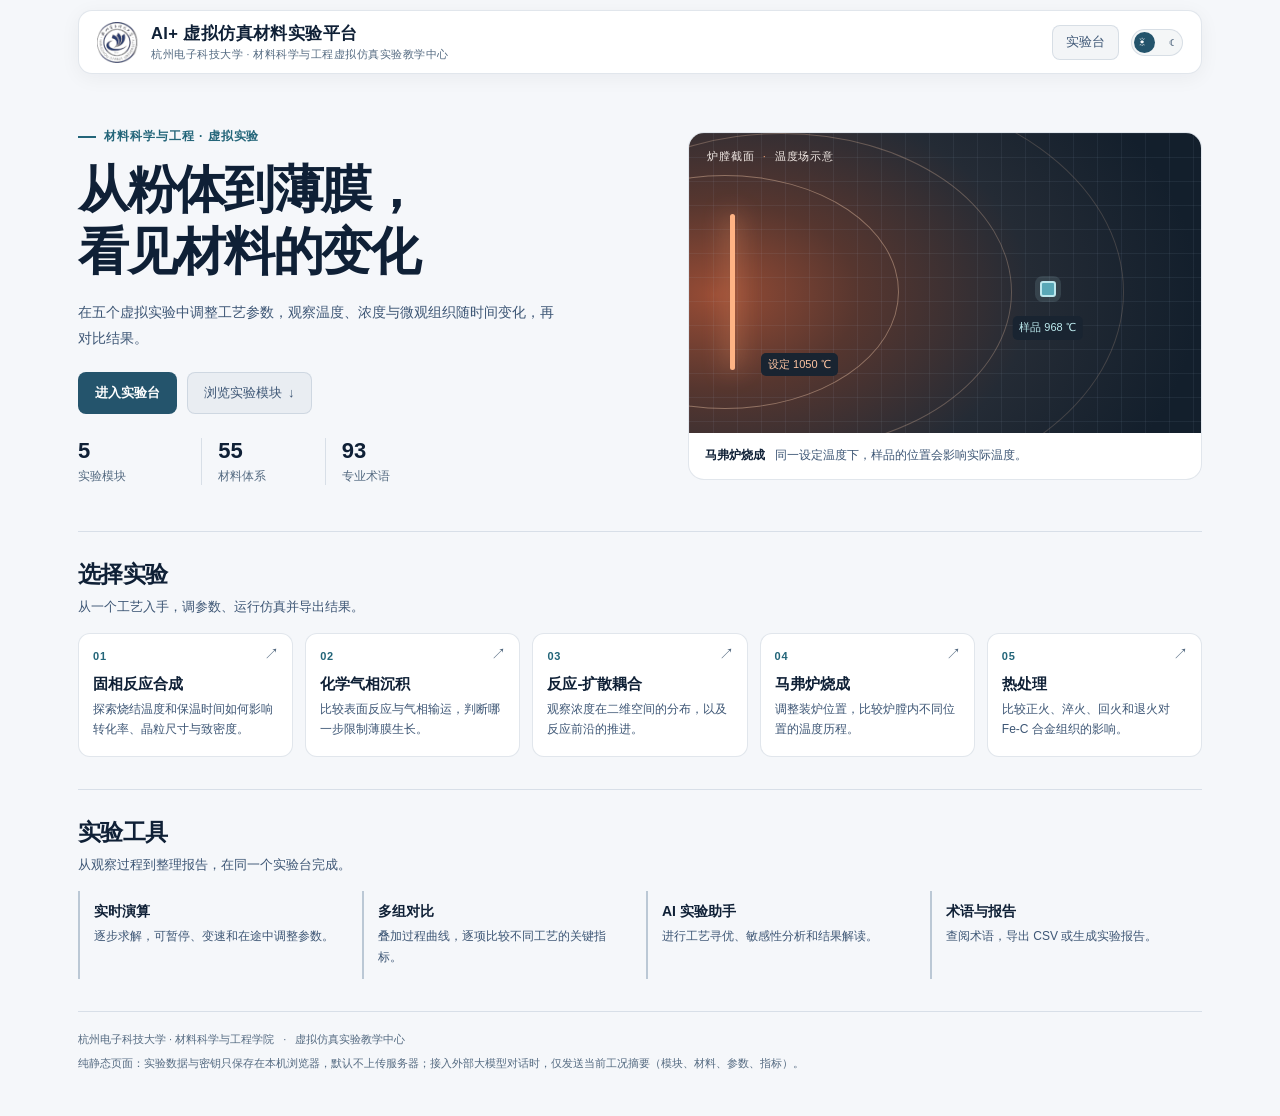
==== index.html @ b7dd0efe "简化材料仿真实验平台界面 统一首页与实验台的深浅主题，突出实验入口与运行操作，保留两页校徽的原有位置。" ====
<!DOCTYPE html>
<html lang="zh-CN" data-theme="light">
<head>
<meta charset="UTF-8">
<meta name="viewport" content="width=device-width, initial-scale=1.0">
<title>AI+ 虚拟仿真材料实验平台 · 杭州电子科技大学</title>
<meta name="description" content="杭州电子科技大学材料科学与工程虚拟仿真实验教学中心出品：固相反应、化学气相沉积、反应-扩散耦合、马弗炉烧成与 Fe-C 热处理五个虚拟实验，实时逐步求解、多组对比与实验报告。">
<link rel="icon" type="image/png" href="assets/favicon.png">
<meta name="theme-color" content="#f5f7fa">
<script>
  /* 首屏即应用主题，避免刷新时闪白/闪黑 */
  (function () {
    try {
      var t = localStorage.getItem('hdu-lab-theme');
      if (t === 'light' || t === 'dark') document.documentElement.setAttribute('data-theme', t);
    } catch (e) {}
  })();
</script>
<link rel="stylesheet" href="css/style.css">
<link rel="stylesheet" href="css/home.css">
</head>
<body class="home">

<div class="home-wrap">

  <!-- ======================= 顶栏 ======================= -->
  <header class="topbar home-topbar">
    <a class="brand brand-link" href="index.html">
      <span class="brand-mark">
        <img class="bm-light" src="assets/hdu-emblem-light.png" alt="杭州电子科技大学校徽">
        <img class="bm-blue" src="assets/hdu-emblem-blue.png" alt="">
      </span>
      <span class="brand-text">
        <h1>AI+ 虚拟仿真材料实验平台</h1>
        <p>杭州电子科技大学 · 材料科学与工程虚拟仿真实验教学中心</p>
      </span>
    </a>
    <div class="top-right">
      <a class="btn ghost" href="lab.html">实验台</a>
      <button class="theme-switch" id="btnTheme" role="switch" aria-checked="false"
              title="切换亮色 / 深色模式" aria-label="切换亮色 / 深色模式">
        <i class="ts-ico sun">☀</i><i class="ts-ico moon">☾</i><span class="ts-knob"></span>
      </button>
    </div>
  </header>

  <main class="home-main">

    <!-- ======================= 首屏 ======================= -->
    <section class="hero">
      <div class="hero-copy">
        <p class="hero-eyebrow">材料科学与工程 · 虚拟实验</p>
        <h2 class="hero-title">从粉体到薄膜，<br>看见材料的变化</h2>
        <p class="hero-lead">
          在五个虚拟实验中调整工艺参数，观察温度、浓度与微观组织随时间变化，再对比结果。
        </p>
        <div class="hero-actions">
          <a class="btn primary hero-btn" href="lab.html">进入实验台</a>
          <a class="btn ghost hero-btn" href="#experiments">浏览实验模块 <span aria-hidden="true">↓</span></a>
        </div>
        <dl class="hero-facts">
          <div><dt>5</dt><dd>实验模块</dd></div>
          <div><dt>55</dt><dd>材料体系</dd></div>
          <div><dt>93</dt><dd>专业术语</dd></div>
        </dl>
      </div>

      <figure class="hero-art">
        <div class="ha-frame" aria-hidden="true">
          <span class="ha-kicker">炉膛截面 <span>·</span> 温度场示意</span>
          <span class="ha-heater"></span>
          <span class="ha-iso i1"></span>
          <span class="ha-iso i2"></span>
          <span class="ha-iso i3"></span>
          <span class="ha-sample"></span>
          <span class="ha-label lb1">设定 1050 ℃</span>
          <span class="ha-label lb2">样品 968 ℃</span>
        </div>
        <figcaption class="ha-caption"><span>马弗炉烧成</span> 同一设定温度下，样品的位置会影响实际温度。</figcaption>
      </figure>
    </section>

    <!-- ======================= 模块入口 ======================= -->
    <section class="sec" id="experiments">
      <div class="sec-head">
        <h3>选择实验</h3>
        <p>从一个工艺入手，调参数、运行仿真并导出结果。</p>
      </div>

      <div class="mod-grid">
        <a class="mod-card" href="lab.html?m=solid">
          <span class="mod-idx">01</span>
          <h4>固相反应合成</h4>
          <p class="mod-desc">探索烧结温度和保温时间如何影响转化率、晶粒尺寸与致密度。</p>
          <span class="mod-go" aria-hidden="true">↗</span>
        </a>

        <a class="mod-card" href="lab.html?m=cvd">
          <span class="mod-idx">02</span>
          <h4>化学气相沉积</h4>
          <p class="mod-desc">比较表面反应与气相输运，判断哪一步限制薄膜生长。</p>
          <span class="mod-go" aria-hidden="true">↗</span>
        </a>

        <a class="mod-card" href="lab.html?m=rd">
          <span class="mod-idx">03</span>
          <h4>反应-扩散耦合</h4>
          <p class="mod-desc">观察浓度在二维空间的分布，以及反应前沿的推进。</p>
          <span class="mod-go" aria-hidden="true">↗</span>
        </a>

        <a class="mod-card" href="lab.html?m=kiln">
          <span class="mod-idx">04</span>
          <h4>马弗炉烧成</h4>
          <p class="mod-desc">调整装炉位置，比较炉膛内不同位置的温度历程。</p>
          <span class="mod-go" aria-hidden="true">↗</span>
        </a>

        <a class="mod-card" href="lab.html?m=heat">
          <span class="mod-idx">05</span>
          <h4>热处理</h4>
          <p class="mod-desc">比较正火、淬火、回火和退火对 Fe-C 合金组织的影响。</p>
          <span class="mod-go" aria-hidden="true">↗</span>
        </a>
      </div>
    </section>

    <!-- ======================= 能力 ======================= -->
    <section class="sec">
      <div class="sec-head">
        <h3>实验工具</h3>
        <p>从观察过程到整理报告，在同一个实验台完成。</p>
      </div>

      <div class="cap-grid">
        <div class="cap">
          <h4>实时演算</h4>
          <p>逐步求解，可暂停、变速和在途中调整参数。</p>
        </div>
        <div class="cap">
          <h4>多组对比</h4>
          <p>叠加过程曲线，逐项比较不同工艺的关键指标。</p>
        </div>
        <div class="cap">
          <h4>AI 实验助手</h4>
          <p>进行工艺寻优、敏感性分析和结果解读。</p>
        </div>
        <div class="cap">
          <h4>术语与报告</h4>
          <p>查阅术语，导出 CSV 或生成实验报告。</p>
        </div>
      </div>
    </section>

  </main>

  <footer class="home-foot">
    <div>
      <span>杭州电子科技大学 · 材料科学与工程学院</span>
      <span class="dot">·</span>
      <span>虚拟仿真实验教学中心</span>
    </div>
    <p>纯静态页面：实验数据与密钥只保存在本机浏览器，默认不上传服务器；接入外部大模型对话时，仅发送当前工况摘要（模块、材料、参数、指标）。</p>
  </footer>

</div>

<script src="js/theme.js"></script>
<script>
  (function () {
    var KEY = 'hdu-lab-theme';
    function cur() {
      return document.documentElement.getAttribute('data-theme') === 'light' ? 'light' : 'dark';
    }
    function sync(btn) {
      if (btn) btn.setAttribute('aria-checked', cur() === 'dark' ? 'true' : 'false');
    }
    document.addEventListener('DOMContentLoaded', function () {
      var btn = document.getElementById('btnTheme');
      sync(btn);
      // 回到上次用过的模块
      try {
        var last = localStorage.getItem('hdu-lab-last-module');
        if (last && /^(solid|cvd|rd|kiln|heat)$/.test(last)) {
          var entry = document.querySelector('.hero-actions a.hero-btn');
          if (entry) entry.href = 'lab.html?m=' + last;
          var top = document.querySelector('.top-right a.btn');
          if (top) top.href = 'lab.html?m=' + last;
        }
      } catch (e) {}
      if (!btn) return;
      btn.addEventListener('click', function () {
        var next = cur() === 'dark' ? 'light' : 'dark';
        // 与实验台共用同一套扩散圆过渡
        if (window.Theme) {
          window.Theme.switchTo(next, {
            button: btn,
            apply: function () {
              document.documentElement.setAttribute('data-theme', next);
              window.Theme.save(next);
              sync(btn);
            }
          });
          return;
        }
        document.documentElement.setAttribute('data-theme', next);
        try { localStorage.setItem(KEY, next); } catch (e) {}
        sync(btn);
      });
    });
  })();
</script>

</body>
</html>
---- css/style.css ----
/* =========================================================================
   AI+ 虚拟仿真材料实验平台 · 视觉样式
   浅色与深色共用的实验台样式
   ========================================================================= */

:root {
  color-scheme: dark;
  /* ---------- 语义色 ---------- */
  --bg: #101820;
  --bg2: #0a1020;
  --panel: #16212b;
  --panel2: #1a2833;
  --line: rgba(120, 170, 235, 0.13);
  --line2: rgba(120, 170, 235, 0.26);
  --line-mid: rgba(120, 170, 235, 0.16);
  --line-soft: rgba(120, 170, 235, 0.09);
  --line-soft2: rgba(120, 170, 235, 0.07);
  --txt: #e7eefb;
  --txt2: #a9bdd9;
  --txt3: #98aac0;
  --cyan: #9ad7de;
  --blue: #4f9df7;
  --amber: #ffb347;
  --violet: #a78bfa;
  --green: #66e3a0;
  --red: #ff7b93;
  --hdu: #1c4e8f;
  --r: 12px;

  /* ---------- 三栏宽度（右栏可收起） ---------- */
  --left-w: 292px;
  --right-w: 322px;
  --ai-w: 322px;
  --rail-w: 46px;
  --font: "Microsoft YaHei", "PingFang SC", "Helvetica Neue", "Segoe UI", Arial, sans-serif;

  /* ---------- 表面 ---------- */
  --topbar-bg: #121d27;
  --panel-bg: var(--panel);
  --kpi-bg: var(--panel);
  --card-bg: var(--panel);
  --card-bg2: rgba(14, 23, 40, 0.7);
  --canvas-bg: #050a12;
  --hud-bg: rgba(6, 11, 20, 0.72);
  --empty-bg: rgba(8, 13, 23, 0.72);
  --th-bg: #101a2c;
  --opt-bg: #0d1727;
  --scrim: rgba(3, 6, 12, 0.72);
  --modal-bg: linear-gradient(170deg, #0d1728, #080e1a);
  --toast-bg: rgba(13, 23, 40, 0.96);

  /* ---------- 叠加层（底色之上的提亮 / 压暗） ---------- */
  --fill-0: rgba(255, 255, 255, 0.026);
  --fill-1: rgba(255, 255, 255, 0.03);
  --fill-2: rgba(255, 255, 255, 0.035);
  --fill-3: rgba(255, 255, 255, 0.04);
  --fill-4: rgba(255, 255, 255, 0.05);
  --fill-5: rgba(255, 255, 255, 0.06);
  --fill-6: rgba(255, 255, 255, 0.09);

  /* ---------- 强调与文字 ---------- */
  --accent-bg: #9ad7de;
  --accent-ink: #10252c;
  --accent-soft: #213942;
  --code-txt: #bfe8f5;
  --formula-txt: #c9e9f7;
  --thumb: #eafcff;
  --scroll: rgba(120, 170, 235, 0.16);
  --scroll-hover: rgba(120, 170, 235, 0.3);

  /* ---------- 阴影 ---------- */
  --sh-card: 0 30px 80px rgba(0, 0, 0, 0.6);
  --sh-toast: 0 12px 30px rgba(0, 0, 0, 0.5);

  /* ---------- 图表（供 Canvas 引擎读取） ---------- */
  --chart-1: #3ddbe8;
  --chart-2: #ffb347;
  --chart-3: #a78bfa;
  --chart-4: #66e3a0;
  --chart-5: #ff7b93;
  --chart-6: #7fc4ff;
  --chart-axis: rgba(150, 175, 210, 0.62);
  --chart-axis-mid: rgba(150, 175, 210, 0.6);
  --chart-axis-dim: rgba(150, 175, 210, 0.55);
  --chart-axis-soft: rgba(150, 175, 210, 0.5);
  --chart-grid: rgba(140, 175, 225, 0.10);
  --chart-grid-soft: rgba(140, 175, 225, 0.07);
  --chart-grid-strong: rgba(140, 175, 225, 0.22);
  --chart-legend: rgba(190, 210, 235, 0.85);
  --chart-cross: rgba(200, 225, 255, 0.35);
  --chart-hover: rgba(255, 255, 255, 0.5);
  --chart-tip-bg: rgba(9, 15, 27, 0.94);
  --chart-tip-border: rgba(130, 180, 240, 0.28);
  --chart-tip-title: rgba(210, 230, 255, 0.95);
  --chart-tip-txt: #dbe8fb;
  --chart-ring: #0a1120;
  --chart-mark: #ffffff;
}

/* ======================= 亮色模式 ======================= */
html[data-theme="light"] {
  color-scheme: light;
  --bg: #f5f7fa;
  --bg2: #e4ecf5;
  --panel: #ffffff;
  --panel2: #f5f8fc;
  --line: rgba(24, 64, 110, 0.13);
  --line2: rgba(24, 64, 110, 0.26);
  --line-mid: rgba(24, 64, 110, 0.15);
  --line-soft: rgba(24, 64, 110, 0.09);
  --line-soft2: rgba(24, 64, 110, 0.07);
  --txt: #0f2036;
  --txt2: #3d5675;
  --txt3: #546a81;
  --cyan: #236579;
  --blue: #2a6fd0;
  --amber: #b97311;
  --violet: #6d4fd0;
  --green: #0f9a63;
  --red: #cf3552;

  --topbar-bg: #ffffff;
  --panel-bg: var(--panel);
  --kpi-bg: var(--panel);
  --card-bg: var(--panel);
  --card-bg2: #ffffff;
  --canvas-bg: #f3f7fb;
  --hud-bg: rgba(255, 255, 255, 0.88);
  --empty-bg: rgba(247, 250, 253, 0.9);
  --th-bg: #e9f0f9;
  --opt-bg: #ffffff;
  --scrim: rgba(18, 34, 54, 0.46);
  --modal-bg: linear-gradient(170deg, #ffffff, #f3f7fc);
  --toast-bg: #ffffff;

  --fill-0: rgba(17, 45, 84, 0.035);
  --fill-1: rgba(17, 45, 84, 0.042);
  --fill-2: rgba(17, 45, 84, 0.048);
  --fill-3: rgba(17, 45, 84, 0.055);
  --fill-4: rgba(17, 45, 84, 0.065);
  --fill-5: rgba(17, 45, 84, 0.08);
  --fill-6: rgba(17, 45, 84, 0.11);

  --accent-bg: #24546c;
  --accent-ink: #fff;
  --accent-soft: #e6f0f4;
  --code-txt: #0b5a6a;
  --formula-txt: #12455f;
  --thumb: #ffffff;
  --scroll: rgba(24, 64, 110, 0.18);
  --scroll-hover: rgba(24, 64, 110, 0.34);

  --sh-card: 0 24px 64px rgba(20, 45, 80, 0.18);
  --sh-toast: 0 10px 26px rgba(24, 64, 110, 0.16);

  --chart-1: #0b8fa3;
  --chart-2: #c07a14;
  --chart-3: #6d4fd0;
  --chart-4: #0f9a63;
  --chart-5: #d13a58;
  --chart-6: #2a6fd0;
  --chart-axis: rgba(38, 64, 96, 0.76);
  --chart-axis-mid: rgba(38, 64, 96, 0.72);
  --chart-axis-dim: rgba(38, 64, 96, 0.68);
  --chart-axis-soft: rgba(38, 64, 96, 0.6);
  --chart-grid: rgba(30, 70, 120, 0.11);
  --chart-grid-soft: rgba(30, 70, 120, 0.07);
  --chart-grid-strong: rgba(30, 70, 120, 0.2);
  --chart-legend: rgba(38, 64, 96, 0.85);
  --chart-cross: rgba(30, 70, 120, 0.45);
  --chart-hover: rgba(30, 70, 120, 0.45);
  --chart-tip-bg: rgba(255, 255, 255, 0.98);
  --chart-tip-border: rgba(24, 64, 110, 0.16);
  --chart-tip-title: rgba(15, 32, 54, 0.95);
  --chart-tip-txt: #12263d;
  --chart-ring: #ffffff;
  --chart-mark: #0a7d90;
}

* { box-sizing: border-box; }

/* 全站禁用斜体与文字装饰线：中文排版里斜体既难看又容易被误读为强调，
   下划线只保留给需要区分的编辑态内容。按钮、链接、术语计数一律不受影响。
   font-synthesis-style 关掉合成倾斜：字体缺字时浏览器会自动把正体拉斜，
   单看 CSS 查不出斜体来源，这一条才能从渲染层堵住。 */
a, em, i, u, s, cite, dfn, var {
  font-style: normal;
  font-synthesis-style: none;
}
a.btn, a.hero-btn, a.mod-card, a.brand-link, a.gl-rel, .gl-rel a {
  text-decoration: none;
}

html, body {
  height: 100%;
  margin: 0;
  background: var(--bg);
  color: var(--txt);
  font-family: var(--font);
  font-size: 13px;
  -webkit-font-smoothing: antialiased;
}

body {
  overflow: hidden;
}

.app {
  height: 100%;
  display: flex;
  flex-direction: column;
  min-width: 1180px;
}

/* ------------------------------- 顶栏 ------------------------------- */
.topbar {
  height: 64px;
  flex: 0 0 64px;
  display: flex;
  align-items: center;
  justify-content: space-between;
  padding: 0 18px;
  border-bottom: 1px solid var(--line);
  background: var(--topbar-bg);
  position: relative;
  z-index: 20;
}

.brand { display: flex; align-items: center; gap: 13px; }

.brand-mark {
  position: relative;
  width: 41px;
  height: 41px;
  flex: 0 0 auto;
  display: flex;
  align-items: center;
  justify-content: center;
}
.brand-mark::before {
  content: '';
  position: absolute;
  inset: -7px;
  border-radius: 50%;
  background: radial-gradient(circle, rgba(61, 219, 232, 0.13), transparent 68%);
  opacity: 0;
}
html[data-theme="dark"] .brand-mark::before { opacity: 1; }
.brand-mark img {
  position: relative;
  width: 100%;
  height: 100%;
  object-fit: contain;
  display: block;
}
html[data-theme="dark"] .brand-mark .bm-blue,
html[data-theme="light"] .brand-mark .bm-light { display: none; }

.brand-text h1 {
  margin: 0;
  font-size: 16.5px;
  font-weight: 600;
  letter-spacing: 0.4px;
  color: var(--txt);
}
.brand-text p {
  margin: 3px 0 0;
  font-size: 10.5px;
  color: var(--txt3);
  letter-spacing: 0.5px;
}

.top-right { display: flex; align-items: center; gap: 12px; }

/* 主题切换 */
.theme-switch {
  position: relative;
  width: 52px;
  height: 27px;
  flex: 0 0 auto;
  display: inline-flex;
  align-items: center;
  justify-content: space-between;
  padding: 0 7px;
  border: 1px solid var(--line);
  border-radius: 20px;
  background: var(--fill-1);
  cursor: pointer;
  font-family: var(--font);
  transition: border-color 0.18s, background 0.18s;
}
.theme-switch:hover { border-color: var(--line2); }
.theme-switch .ts-ico {
  position: relative;
  z-index: 1;
  font-size: 11px;
  font-style: normal;
  line-height: 1;
  color: var(--txt3);
  transition: color 0.18s;
}
.theme-switch .ts-knob {
  position: absolute;
  top: 2px;
  left: 2px;
  width: 21px;
  height: 21px;
  border-radius: 50%;
  background: var(--accent-bg);
  transition: transform 0.24s cubic-bezier(0.34, 1.36, 0.5, 1);
}
html[data-theme="dark"] .theme-switch .ts-knob { transform: translateX(26px); }
html[data-theme="light"] .theme-switch .sun,
html[data-theme="dark"] .theme-switch .moon { color: var(--accent-ink); text-shadow: none; }

.seg {
  display: flex;
  gap: 2px;
  padding: 3px;
  border: 1px solid var(--line);
  border-radius: 9px;
  background: var(--fill-1);
}
.seg button {
  border: 0;
  background: transparent;
  color: var(--txt2);
  font-family: var(--font);
  font-size: 12.5px;
  padding: 6px 12px;
  border-radius: 6px;
  cursor: pointer;
  transition: all 0.16s;
  white-space: nowrap;
}
.seg button:hover { color: var(--txt); background: var(--fill-4); }
.seg button.active {
  color: var(--accent-ink);
  background: var(--accent-bg);
  font-weight: 600;
}
.seg.small button { font-size: 11.5px; padding: 4px 10px; }

.lab-nav {
  display: flex;
  align-items: center;
  gap: 14px;
  padding: 8px 18px;
  border-bottom: 1px solid var(--line);
  background: var(--topbar-bg);
}
.lab-nav-label { color: var(--txt3); font-size: 12px; white-space: nowrap; }
.lab-nav .seg { min-width: 0; flex-wrap: wrap; border: 0; padding: 0; background: transparent; }
.lab-nav .seg button { min-height: 34px; padding: 5px 12px; }
.lab-nav .seg button.active { color: var(--cyan); background: var(--accent-soft); }

/* ------------------------------- 布局 ------------------------------- */
.layout {
  flex: 1;
  min-height: 0;
  display: grid;
  grid-template-columns: var(--left-w) minmax(0, 1fr) var(--right-w);
  transition: grid-template-columns 0.28s cubic-bezier(0.4, 0, 0.2, 1);
}

.panel {
  min-height: 0;
  overflow-y: auto;
  overflow-x: hidden;
  padding: 14px;
  background: var(--panel-bg);
}
.panel-left { border-right: 1px solid var(--line); }
@media (min-width: 1180px) {
  .panel-left { display: flex; flex-direction: column; overflow: hidden; padding: 0; }
  .parameter-scroll { flex: 1; min-height: 0; overflow-y: auto; padding: 14px; }
  .run-actions { padding: 12px 14px; border-top: 1px solid var(--line); }
  .run-actions .run-btn { margin-top: 0; }
}

/* --------- 右栏：AI 实验助手（可收起） --------- */
.panel-right {
  border-left: 1px solid var(--line);
  padding: 0;
  overflow: hidden;
  position: relative;
  display: flex;
  flex-direction: column;
  min-width: 0;
}
.ai-body {
  flex: 1;
  min-height: 0;
  width: var(--ai-w);
  padding: 14px;
  overflow-y: auto;
  overflow-x: hidden;
  opacity: 1;
  transition: opacity 0.16s ease;
}
body.ai-collapsed { --right-w: var(--rail-w); }
body.ai-collapsed .ai-body { opacity: 0; pointer-events: none; }

.ai-rail {
  display: none;
  position: absolute;
  inset: 0;
  width: 100%;
  margin: 0;
  border: 0;
  padding: 16px 0 14px;
  background: transparent;
  font: inherit;
  color: var(--txt3);
  cursor: pointer;
  flex-direction: column;
  align-items: center;
  gap: 10px;
  transition: background 0.18s ease, color 0.18s ease;
}
body.ai-collapsed .ai-rail { display: flex; animation: railIn 0.28s ease; }
@keyframes railIn { from { opacity: 0; } }
.ai-rail:hover { background: var(--fill-3); color: var(--cyan); }
.ai-rail:focus-visible { outline: 2px solid var(--cyan); outline-offset: -3px; }
.ai-rail-chev {
  font-size: 15px;
  line-height: 1;
  color: var(--cyan);
  transform: translateX(1px);
}
.ai-rail-badge {
  font-size: 10px;
  font-weight: 700;
  line-height: 1;
  letter-spacing: 0.4px;
  color: var(--cyan);
  border: 1px solid rgba(61, 219, 232, 0.35);
  border-radius: 4px;
  padding: 3px 3px 2px;
  background: rgba(61, 219, 232, 0.08);
  transition: background 0.18s ease, border-color 0.18s ease;
}
.ai-rail:hover .ai-rail-badge { background: rgba(61, 219, 232, 0.16); border-color: rgba(61, 219, 232, 0.55); }
.ai-rail-text {
  writing-mode: vertical-rl;
  font-size: 12px;
  font-weight: 600;
  letter-spacing: 4px;
  color: var(--txt2);
  transition: color 0.18s ease;
}
.ai-rail:hover .ai-rail-text { color: var(--cyan); }

.panel-head-right { display: flex; align-items: center; gap: 7px; }
.ai-collapse {
  width: 22px; height: 22px;
  display: grid;
  place-items: center;
  padding: 0;
  border: 1px solid var(--line);
  border-radius: 6px;
  background: var(--fill-1);
  color: var(--txt2);
  font: inherit;
  font-size: 14px;
  line-height: 1;
  cursor: pointer;
  transition: all 0.18s ease;
}
.ai-collapse:hover {
  color: var(--cyan);
  border-color: rgba(61, 219, 232, 0.4);
  background: rgba(61, 219, 232, 0.1);
}
.ai-collapse:focus-visible { outline: 2px solid var(--cyan); outline-offset: 1px; }

.panel-head {
  display: flex;
  align-items: center;
  justify-content: space-between;
  margin-bottom: 13px;
}
.panel-head h2 {
  margin: 0;
  font-size: 13px;
  font-weight: 600;
  letter-spacing: 1.2px;
  color: var(--txt);
  position: relative;
  padding-left: 10px;
}
.panel-head h2::before {
  content: '';
  position: absolute;
  left: 0; top: 2px; bottom: 2px;
  width: 3px;
  border-radius: 2px;
  background: var(--cyan);
}

.tag {
  font-size: 10.5px;
  color: var(--txt3);
  border: 1px solid var(--line);
  border-radius: 5px;
  padding: 2px 7px;
  letter-spacing: 0.3px;
}
.tag.accent { color: var(--cyan); border-color: rgba(61, 219, 232, 0.35); background: rgba(61, 219, 232, 0.07); }

.divider { height: 1px; background: var(--line); margin: 14px 0; }

.field-label {
  display: block;
  font-size: 11.5px;
  color: var(--txt3);
  margin-bottom: 6px;
  letter-spacing: 0.4px;
}

/* --------------------------- 表单控件 --------------------------- */
.select-wrap, .mini-select {
  position: relative;
}
.select-wrap select, select.mini-select, .mini-select {
  width: 100%;
  appearance: none;
  background: var(--fill-3);
  border: 1px solid var(--line);
  color: var(--txt);
  font-family: var(--font);
  font-size: 12.5px;
  padding: 8px 26px 8px 10px;
  border-radius: 8px;
  cursor: pointer;
  outline: none;
  background-image: linear-gradient(45deg, transparent 50%, var(--txt3) 50%), linear-gradient(135deg, var(--txt3) 50%, transparent 50%);
  background-position: calc(100% - 14px) 51%, calc(100% - 9px) 51%;
  background-size: 5px 5px, 5px 5px;
  background-repeat: no-repeat;
  transition: border-color 0.16s;
}
.select-wrap select:hover, select.mini-select:hover { border-color: var(--line2); }
select option { background: var(--opt-bg); color: var(--txt); }

select.mini-select { width: auto; min-width: 132px; padding: 5px 24px 5px 9px; font-size: 11.5px; }

.material-note {
  margin-top: 8px;
  font-size: 11px;
  line-height: 1.65;
  color: var(--txt3);
  padding: 8px 10px;
  border-left: 2px solid rgba(61, 219, 232, 0.35);
  background: rgba(61, 219, 232, 0.045);
  border-radius: 0 6px 6px 0;
}
.material-note b { color: var(--txt2); font-weight: 600; }
.material-note .fml {
  display: block;
  margin-top: 5px;
  font-family: "Cambria Math", Georgia, serif;
  color: var(--code-txt);
  font-size: 11.5px;
}

/* 参数滑块 */
.sliders { display: flex; flex-direction: column; gap: 13px; }

.param-item .param-top {
  display: flex;
  justify-content: space-between;
  align-items: baseline;
  margin-bottom: 7px;
}
.param-name { font-size: 12.5px; color: var(--txt2); }
.param-q {
  appearance: none;
  -webkit-appearance: none;
  display: inline-flex;
  align-items: center;
  justify-content: center;
  width: 13px;
  height: 13px;
  margin-left: 5px;
  padding: 0;
  border: 1px solid var(--line2);
  border-radius: 50%;
  background: transparent;
  color: var(--txt3);
  font-family: var(--font);
  font-size: 9px;
  line-height: 1;
  vertical-align: 1px;
  cursor: pointer;
  transition: all 0.15s;
}
.param-q:hover {
  color: var(--cyan);
  border-color: var(--cyan);
  background: rgba(61, 219, 232, 0.12);
}
.param-val {
  font-size: 14px;
  font-weight: 600;
  color: var(--txt);
  font-variant-numeric: tabular-nums;
  letter-spacing: 0.2px;
}
.param-val .u { font-size: 10.5px; color: var(--txt3); font-weight: 400; margin-left: 2px; }

input[type="range"] {
  -webkit-appearance: none;
  appearance: none;
  width: 100%;
  height: 4px;
  border-radius: 3px;
  background: var(--fill-6);
  outline: none;
  cursor: pointer;
}
input[type="range"]::-webkit-slider-thumb {
  -webkit-appearance: none;
  width: 13px; height: 13px;
  border-radius: 50%;
  background: var(--thumb);
  border: 2px solid var(--cyan);
  box-shadow: 0 0 10px rgba(61, 219, 232, 0.55);
  cursor: grab;
  transition: transform 0.12s;
}
input[type="range"]::-webkit-slider-thumb:active { transform: scale(1.15); cursor: grabbing; }
input[type="range"]::-moz-range-thumb {
  width: 12px; height: 12px; border-radius: 50%;
  background: var(--thumb); border: 2px solid var(--cyan); cursor: grab;
}
.param-hint {
  font-size: 10.5px;
  color: var(--txt3);
  margin-top: 5px;
  line-height: 1.5;
  opacity: 0.75;
}

/* 预设 */
.preset-grid { display: grid; grid-template-columns: 1fr 1fr; gap: 6px; }
.preset-btn {
  border: 1px solid var(--line);
  background: var(--fill-1);
  color: var(--txt2);
  font-family: var(--font);
  font-size: 11.5px;
  padding: 7px 6px;
  border-radius: 7px;
  cursor: pointer;
  transition: all 0.16s;
  text-align: center;
}
.preset-btn:hover {
  border-color: rgba(61, 219, 232, 0.45);
  color: var(--cyan);
  background: rgba(61, 219, 232, 0.08);
}

/* 按钮 */
.btn {
  font-family: var(--font);
  font-size: 12.5px;
  border-radius: 8px;
  cursor: pointer;
  border: 1px solid transparent;
  transition: all 0.16s;
  display: inline-flex;
  align-items: center;
  justify-content: center;
  gap: 6px;
  padding: 8px 13px;
  white-space: nowrap;
  text-decoration: none;
  font-style: normal;
}
.btn.ghost {
  background: var(--fill-2);
  border-color: var(--line);
  color: var(--txt2);
}
.btn.ghost:hover { border-color: var(--line2); color: var(--txt); background: var(--fill-5); }
.btn.primary {
  background: var(--accent-bg);
  color: var(--accent-ink);
  font-weight: 600;
}
.btn.primary:hover { filter: brightness(1.12); }
.btn.primary:active { transform: translateY(1px); }
.btn.sm { padding: 6px 10px; font-size: 11.5px; }
.btn.block { width: 100%; }
.btn.icon {
  width: 28px; height: 28px; padding: 0;
  background: var(--fill-4);
  border: 1px solid var(--line);
  color: var(--txt2);
  font-size: 11px;
}
.btn.icon:hover { color: var(--cyan); border-color: rgba(61, 219, 232, 0.4); }
.btn:disabled { opacity: 0.45; cursor: not-allowed; }
.btn .ico { font-size: 12px; opacity: 0.8; }

.run-btn {
  width: 100%;
  height: 44px;
  font-size: 13.5px;
  letter-spacing: 1px;
  margin-top: 16px;
}
.run-ico { font-size: 10px; }
.run-hint {
  font-size: 10.5px;
  color: var(--txt3);
  text-align: center;
  margin-top: 8px;
  line-height: 1.5;
}

/* ------------------------------- 主区 ------------------------------- */
.stage {
  min-width: 0;
  min-height: 0;
  display: flex;
  flex-direction: column;
  padding: 0 14px 14px;
}

.tabs {
  min-height: 46px;
  display: flex;
  flex-wrap: wrap;
  align-items: center;
  gap: 2px;
  border-bottom: 1px solid var(--line);
}
.tab {
  border: 0;
  background: transparent;
  color: var(--txt3);
  font-family: var(--font);
  font-size: 12.5px;
  min-height: 44px;
  padding: 6px 12px;
  white-space: nowrap;
  cursor: pointer;
  position: relative;
  transition: color 0.16s;
}
.tab:hover { color: var(--txt2); }
.tab.active { color: var(--cyan); font-weight: 600; }
.tab.active::after {
  content: '';
  position: absolute;
  left: 10px; right: 10px; bottom: 0;
  height: 2px;
  border-radius: 2px;
  background: var(--cyan);
}
.tab-info {
  margin-left: auto;
  font-size: 11px;
  color: var(--txt3);
  padding: 4px 8px;
  font-variant-numeric: tabular-nums;
}

.tab-body {
  display: none;
  flex: 1;
  min-height: 0;
  overflow-y: auto;
  overflow-x: hidden;
  padding-top: 13px;
  padding-right: 3px;
}
.tab-body.active { display: block; }

/* KPI */
.kpi-row {
  display: grid;
  grid-template-columns: repeat(6, minmax(0, 1fr));
  gap: 8px;
  margin-bottom: 12px;
}
.kpi {
  position: relative;
  background: var(--kpi-bg);
  border: 1px solid var(--line);
  border-radius: 10px;
  padding: 10px 12px 11px;
  overflow: hidden;
}
.kpi::before {
  content: '';
  position: absolute;
  left: 0; top: 0; bottom: 0;
  width: 2px;
  background: var(--c, var(--cyan));
  opacity: 0.9;
}
.kpi .k-label {
  font-size: 10.5px;
  color: var(--txt3);
  letter-spacing: 0.3px;
  display: flex;
  align-items: center;
  gap: 4px;
}
.kpi .k-val {
  font-size: 20px;
  font-weight: 600;
  letter-spacing: -0.3px;
  margin-top: 3px;
  font-variant-numeric: tabular-nums;
  color: var(--txt);
  line-height: 1.15;
  white-space: nowrap;
}
.kpi .k-val small { font-size: 11px; color: var(--txt3); font-weight: 400; margin-left: 3px; }
.kpi .k-meta {
  font-size: 10px;
  color: var(--txt3);
  margin-top: 4px;
  white-space: nowrap;
  overflow: hidden;
  text-overflow: ellipsis;
}

/* 卡片 */
.card {
  background: var(--card-bg);
  border: 1px solid var(--line);
  border-radius: var(--r);
  padding: 12px 13px 13px;
  margin-bottom: 12px;
}
.card-head {
  display: flex;
  align-items: flex-start;
  justify-content: space-between;
  gap: 10px;
  margin-bottom: 10px;
}
.card-head h3 {
  margin: 0;
  font-size: 12.5px;
  font-weight: 600;
  color: var(--txt);
  letter-spacing: 0.3px;
}
.card-sub { font-size: 10.5px; color: var(--txt3); display: block; margin-top: 3px; }

.viz-grid {
  display: grid;
  grid-template-columns: minmax(0, 1.06fr) minmax(0, 1fr);
  gap: 12px;
}

.viz-card { display: flex; flex-direction: column; }
.viz-card .canvas-wrap { flex: 1; min-height: 252px; height: auto; }
body[data-module="kiln"] .viz-card .canvas-wrap { min-height: 300px; max-height: 340px; }
body[data-module="heat"] .viz-card .canvas-wrap { min-height: 318px; max-height: 358px; }

.canvas-wrap {
  position: relative;
  height: 292px;
  border-radius: 9px;
  overflow: hidden;
  background: var(--canvas-bg);
  border: 1px solid var(--line-soft);
}
.canvas-wrap canvas { width: 100%; height: 100%; display: block; }

.viz-hud {
  position: absolute;
  left: 10px; top: 10px;
  display: flex;
  align-items: center;
  gap: 8px;
  padding: 5px 10px;
  border-radius: 7px;
  background: var(--hud-bg);
  border: 1px solid var(--line-mid);
  backdrop-filter: blur(6px);
  font-variant-numeric: tabular-nums;
}
.hud-item { display: flex; align-items: baseline; gap: 3px; }
.hud-item b { font-size: 13px; font-weight: 600; color: var(--cyan); }
.hud-item i { font-size: 9.5px; font-style: normal; color: var(--txt3); }
.hud-sep { width: 1px; height: 12px; background: var(--line2); }

.viz-bar {
  display: flex;
  align-items: center;
  gap: 8px;
  margin-top: 10px;
}
.viz-bar input[type="range"] { flex: 1; }
.time-read {
  font-size: 11px;
  color: var(--txt2);
  font-variant-numeric: tabular-nums;
  min-width: 84px;
  text-align: right;
}

/* ---------------------------- 实时演算 ---------------------------- */
.live-bar {
  margin-top: 9px;
  padding-top: 9px;
  border-top: 1px dashed var(--line);
  display: flex;
  flex-direction: column;
  gap: 7px;
}
.live-row { display: flex; align-items: center; gap: 9px; flex-wrap: wrap; }
.live-toggle {
  appearance: none;
  -webkit-appearance: none;
  display: inline-flex;
  align-items: center;
  gap: 7px;
  border: 1px solid var(--line);
  background: var(--fill-1);
  border-radius: 20px;
  padding: 3px 11px 3px 4px;
  cursor: pointer;
  font-family: var(--font);
  font-size: 11.5px;
  color: var(--txt2);
  transition: all 0.16s;
}
.live-toggle .lt-track {
  position: relative;
  width: 26px;
  height: 14px;
  border-radius: 20px;
  background: var(--fill-6);
  transition: background 0.18s;
}
.live-toggle .lt-track i {
  position: absolute;
  left: 2px; top: 2px;
  width: 10px; height: 10px;
  border-radius: 50%;
  background: var(--txt3);
  transition: transform 0.18s, background 0.18s;
}
.live-toggle:hover { border-color: var(--line2); color: var(--txt); }
.live-toggle[aria-checked="true"] {
  color: var(--cyan);
  border-color: rgba(61, 219, 232, 0.42);
  background: rgba(61, 219, 232, 0.08);
}
.live-toggle[aria-checked="true"] .lt-track { background: rgba(61, 219, 232, 0.30); }
.live-toggle[aria-checked="true"] .lt-track i { transform: translateX(12px); background: var(--cyan); }
.live-state {
  font-size: 10.5px;
  color: var(--txt3);
  font-variant-numeric: tabular-nums;
}
.live-state.on { color: var(--cyan); }
.live-state.done { color: var(--green); }
.live-keep { margin-left: auto; }
.live-keep:disabled { opacity: 0.4; cursor: default; }
.live-speed { display: flex; align-items: center; gap: 8px; flex-wrap: wrap; }
.live-speed[hidden] { display: none; }
.ls-label { font-size: 10.5px; color: var(--txt3); white-space: nowrap; }
.ls-range {
  flex: 1 1 80px;
  min-width: 68px;
  max-width: 190px;
  height: 4px;
}
.ls-rate-val {
  min-width: 20px;
  text-align: right;
  font-size: 11.5px;
  font-weight: 600;
  color: var(--cyan);
  font-variant-numeric: tabular-nums;
}
.ls-meta { font-size: 10px; color: var(--txt3); margin-left: auto; white-space: nowrap; }

/* 实时演算时时间轴只读 */
body.live-on #timeline { pointer-events: none; opacity: 0.5; }
body.live-on .time-read { color: var(--cyan); }

.legend {
  display: flex;
  align-items: center;
  gap: 9px;
  font-size: 10.5px;
  color: var(--txt3);
  flex-wrap: wrap;
  justify-content: flex-end;
}
.legend .lg-item { display: flex; align-items: center; gap: 4px; }
.legend .sw { width: 9px; height: 9px; border-radius: 2px; }
.legend .grad {
  width: 56px; height: 7px; border-radius: 4px;
  background: linear-gradient(90deg, #0b1430, #1a4f8a, #2eb0be, #ebd05a, #e0783c);
}

.chips { display: flex; flex-wrap: wrap; gap: 6px; margin-bottom: 6px; }
.chip {
  display: inline-flex;
  align-items: center;
  gap: 5px;
  font-family: var(--font);
  font-size: 10.5px;
  color: var(--txt3);
  border: 1px solid var(--line);
  border-radius: 20px;
  padding: 3px 9px;
  cursor: pointer;
  background: transparent;
  transition: all 0.15s;
}
.chip .dot { width: 6px; height: 6px; border-radius: 50%; }
.chip.on { color: var(--txt); border-color: var(--line2); background: var(--fill-4); }
.chip:hover { border-color: rgba(61, 219, 232, 0.4); }

.chart-wrap { position: relative; height: 240px; }
.chart-wrap.tall { height: 268px; }
.chart-wrap.xl { height: 330px; }
.chart-wrap.sens { height: 176px; margin-top: 8px; }
.chart-wrap canvas { width: 100%; height: 100%; display: block; }

.chart-card { display: flex; flex-direction: column; }
.chart-card .chart-wrap.tall { flex: 1; min-height: 236px; height: auto; }

.chart-empty {
  position: absolute;
  inset: 0;
  display: flex;
  flex-direction: column;
  align-items: center;
  justify-content: center;
  gap: 4px;
  color: var(--txt3);
  font-size: 11.5px;
  line-height: 1.8;
  text-align: center;
  background: var(--empty-bg);
  border-radius: 8px;
  border: 1px dashed var(--line);
}
.chart-empty .es-ico { font-size: 22px; opacity: 0.32; }
.chart-empty.hidden { display: none; }

/* 解读 */
.insight-card { margin-bottom: 4px; }
.ai-badge {
  font-size: 10px;
  color: var(--cyan);
  border: 1px solid rgba(61, 219, 232, 0.35);
  background: rgba(61, 219, 232, 0.08);
  padding: 3px 8px;
  border-radius: 20px;
  letter-spacing: 0.4px;
}
.insight-grid {
  display: grid;
  grid-template-columns: repeat(2, minmax(0, 1fr));
  gap: 9px;
}
.insight-item {
  display: flex;
  gap: 9px;
  padding: 9px 11px;
  border-radius: 8px;
  background: var(--fill-0);
  border: 1px solid var(--line-soft);
}
.insight-item .ii {
  flex: 0 0 auto;
  width: 20px; height: 20px;
  border-radius: 6px;
  display: flex; align-items: center; justify-content: center;
  font-size: 10.5px;
  color: var(--cyan);
  background: rgba(61, 219, 232, 0.1);
  border: 1px solid rgba(61, 219, 232, 0.22);
}
.insight-item .it { font-size: 11.5px; line-height: 1.68; color: var(--txt2); }
.insight-item .it b { color: var(--txt); font-weight: 600; }
.insight-item.live-ph { border-style: dashed; background: transparent; }
.insight-item.live-ph .ii { color: var(--txt3); background: var(--fill-3); border-color: var(--line); }
.insight-item.live-ph .it { color: var(--txt3); }
.insight-item.warn .ii { color: var(--amber); background: rgba(255, 179, 71, 0.1); border-color: rgba(255, 179, 71, 0.25); }

/* 响应曲线页 */
.sweep-note {
  font-size: 11px;
  color: var(--txt3);
  line-height: 1.7;
  margin-top: 8px;
  padding: 9px 11px;
  border-left: 2px solid rgba(61, 219, 232, 0.3);
  background: rgba(61, 219, 232, 0.04);
  border-radius: 0 6px 6px 0;
}
.sweep-grid {
  display: grid;
  grid-template-columns: repeat(4, minmax(0, 1fr));
  gap: 10px;
}
.sweep-card {
  background: var(--card-bg2);
  border: 1px solid var(--line);
  border-radius: 10px;
  padding: 10px 12px;
}
.sweep-card h4 { margin: 0 0 7px; font-size: 11.5px; color: var(--txt2); font-weight: 600; }
.sweep-card .sc-row {
  display: flex; justify-content: space-between;
  font-size: 10.5px; color: var(--txt3);
  padding: 3px 0;
  font-variant-numeric: tabular-nums;
}
.sweep-card .sc-row b { color: var(--txt); font-weight: 500; }

/* 工具栏 */
.toolbar {
  display: flex;
  align-items: center;
  justify-content: space-between;
  margin-bottom: 11px;
  gap: 10px;
}
.tool-left { display: flex; align-items: center; gap: 10px; }
.count-badge {
  font-size: 11px;
  color: var(--txt2);
  border: 1px solid var(--line);
  border-radius: 6px;
  padding: 5px 10px;
  background: var(--fill-1);
}
.count-badge b { color: var(--cyan); font-size: 13px; margin-right: 2px; }
.tool-hint { font-size: 10.5px; color: var(--txt3); }
.tool-right { display: flex; gap: 7px; }

.compare-grid {
  display: grid;
  grid-template-columns: minmax(0, 1.1fr) minmax(0, 1fr);
  gap: 12px;
}

/* 表格 */
.table-wrap { overflow: auto; max-height: 520px; border-radius: 8px; border: 1px solid var(--line); }
.table-wrap.tall { max-height: calc(100vh - 240px); }
table.grid-table { width: max-content; min-width: 100%; border-collapse: separate; border-spacing: 0; font-size: 11.5px; }
table.grid-table th {
  position: sticky; top: 0;
  background: var(--th-bg);
  color: var(--txt3);
  font-weight: 500;
  text-align: right;
  padding: 8px 10px;
  white-space: nowrap;
  border-bottom: 1px solid var(--line2);
  z-index: 2;
  font-size: 10.5px;
}
table.grid-table th:first-child, table.grid-table td:first-child { text-align: left; }
table.grid-table td {
  padding: 7px 10px;
  text-align: right;
  color: var(--txt2);
  border-bottom: 1px solid var(--line-soft2);
  font-variant-numeric: tabular-nums;
  white-space: nowrap;
}
table.grid-table tbody tr:hover td { background: rgba(61, 219, 232, 0.045); color: var(--txt); }
table.grid-table tbody tr.current td { background: rgba(61, 219, 232, 0.07); }
.row-dot { display: inline-block; width: 7px; height: 7px; border-radius: 2px; margin-right: 6px; vertical-align: middle; }
.cell-strong { color: var(--txt); font-weight: 600; }
.cell-dim { color: var(--txt3); }

/* 备注 / 时间 / 操作三列固定在表格右缘：列多时横向滚动也不会把关键操作推出视野 */
table.grid-table th.col-note, table.grid-table td.col-note { width: 140px; min-width: 140px; }
table.grid-table th.col-time, table.grid-table td.col-time { width: 56px; min-width: 56px; }
table.grid-table th.col-actions, table.grid-table td.col-actions { width: 96px; min-width: 96px; }

table.grid-table td.col-note,
table.grid-table td.col-time,
table.grid-table td.col-actions {
  position: sticky;
  background: var(--panel-bg);
}
table.grid-table th.col-note { left: auto; right: 152px; z-index: 4; }
table.grid-table th.col-time { left: auto; right: 96px; z-index: 4; }
table.grid-table th.col-actions { left: auto; right: 0; z-index: 4; }
table.grid-table td.col-note { right: 152px; z-index: 3; }
table.grid-table td.col-time { right: 96px; z-index: 3; }
table.grid-table td.col-actions { right: 0; z-index: 3; }

table.grid-table th.col-note,
table.grid-table th.col-time,
table.grid-table th.col-actions {
  background: var(--th-bg);
  box-shadow: -8px 0 10px -8px rgba(0, 0, 0, 0.45);
}
table.grid-table td.col-note,
table.grid-table td.col-time,
table.grid-table td.col-actions {
  box-shadow: -8px 0 10px -8px rgba(0, 0, 0, 0.45);
}
table.grid-table tbody tr:hover td.col-note,
table.grid-table tbody tr:hover td.col-time,
table.grid-table tbody tr:hover td.col-actions,
table.grid-table tbody tr.current td.col-note,
table.grid-table tbody tr.current td.col-time,
table.grid-table tbody tr.current td.col-actions { background: var(--fill-1); }
.link-btn {
  background: none; border: 0; color: var(--txt3); cursor: pointer;
  font-family: var(--font); font-size: 11px; padding: 2px 4px; border-radius: 4px;
}
.link-btn:hover { color: var(--red); background: rgba(255, 123, 147, 0.1); }
.empty-state {
  padding: 38px 20px;
  text-align: center;
  color: var(--txt3);
  font-size: 12px;
  line-height: 1.9;
}
.empty-state .es-ico { font-size: 26px; opacity: 0.35; display: block; margin-bottom: 8px; }

/* ------------------------------ AI 面板 ------------------------------ */
.ai-block { margin-bottom: 4px; }
.ai-block-head { display: flex; align-items: center; gap: 8px; margin-bottom: 7px; }
.ai-idx {
  font-size: 9.5px;
  color: var(--cyan);
  border: 1px solid rgba(61, 219, 232, 0.28);
  border-radius: 4px;
  padding: 1px 4px;
  letter-spacing: 0.5px;
  font-variant-numeric: tabular-nums;
}
.ai-block-head h3 { margin: 0; font-size: 12px; font-weight: 600; color: var(--txt); letter-spacing: 0.3px; }
.ai-desc { font-size: 10.5px; color: var(--txt3); line-height: 1.65; margin: 0 0 9px; }
.ai-desc b { color: var(--txt2); font-weight: 500; }
.ai-form { display: flex; flex-direction: column; gap: 5px; margin-bottom: 9px; }
.ai-form label { font-size: 10.5px; color: var(--txt3); margin-top: 3px; }
.ai-status {
  font-size: 10.5px;
  color: var(--txt3);
  margin-top: 8px;
  line-height: 1.6;
  min-height: 14px;
}
.ai-status.busy { color: var(--cyan); }
.ai-status b { color: var(--cyan); font-weight: 600; }

/* ---------- 04 对话解读 ---------- */
.tag.accent.ok {
  color: var(--green);
  border-color: rgba(102, 227, 160, 0.35);
  background: rgba(102, 227, 160, 0.07);
}
.btn.danger {
  background: rgba(255, 123, 147, 0.14);
  border: 1px solid rgba(255, 123, 147, 0.4);
  color: var(--red);
}
.btn.danger:hover { background: rgba(255, 123, 147, 0.24); color: var(--red); }

.ai-model {
  margin-left: auto;
  max-width: 118px;
  overflow: hidden;
  text-overflow: ellipsis;
  white-space: nowrap;
  font-size: 9.5px;
  color: var(--txt3);
  border: 1px solid var(--line);
  border-radius: 4px;
  padding: 1px 5px;
}
.ai-model.on {
  color: var(--green);
  border-color: rgba(102, 227, 160, 0.35);
  background: rgba(102, 227, 160, 0.07);
}

.ai-chat {
  max-height: 330px;
  overflow-y: auto;
  display: flex;
  flex-direction: column;
  gap: 8px;
  padding-right: 2px;
}
.ai-chat-empty {
  border: 1px dashed var(--line2);
  border-radius: 9px;
  padding: 13px 12px;
  text-align: center;
  color: var(--txt3);
  font-size: 10.5px;
  line-height: 1.7;
}
.ai-chat-empty .ace-ico {
  display: block;
  font-size: 16px;
  color: var(--cyan);
  opacity: 0.7;
  margin-bottom: 5px;
}
.ai-chat-empty p { margin: 0 0 9px; }

.ai-msg {
  border-radius: 9px;
  padding: 8px 10px;
  font-size: 11px;
  line-height: 1.78;
  word-break: break-word;
  white-space: pre-wrap;
}
.ai-msg.user {
  align-self: flex-end;
  max-width: 90%;
  background: rgba(61, 219, 232, 0.11);
  border: 1px solid rgba(61, 219, 232, 0.22);
  color: var(--txt);
}
.ai-msg.bot {
  align-self: stretch;
  background: var(--fill-0);
  border: 1px solid var(--line);
  color: var(--txt2);
}
.ai-msg.bot.err {
  border-color: rgba(255, 123, 147, 0.35);
  background: rgba(255, 123, 147, 0.07);
  color: var(--red);
}
.ai-msg.bot b { color: var(--txt); }
.ai-msg p { margin: 0 0 5px; }
.ai-msg p:last-child { margin-bottom: 0; }
.ai-msg ul, .ai-msg ol { margin: 3px 0 5px; padding-left: 17px; }
.ai-msg li { margin-bottom: 2px; }
.ai-msg li::marker { color: var(--cyan); }
.ai-msg.bot code {
  font-family: ui-monospace, Consolas, monospace;
  font-size: 10.5px;
  background: var(--fill-3);
  padding: 1px 4px;
  border-radius: 3px;
}
.ai-cursor {
  display: inline-block;
  width: 5px; height: 11px;
  vertical-align: -2px;
  background: var(--cyan);
  animation: aiBlink 1s steps(1) infinite;
}
@keyframes aiBlink { 50% { opacity: 0; } }

.ai-quick { display: flex; flex-wrap: wrap; gap: 4px; margin-top: 8px; }
.ai-quick button {
  appearance: none;
  -webkit-appearance: none;
  border: 1px solid var(--line);
  background: transparent;
  color: var(--txt3);
  font-family: var(--font);
  font-size: 10px;
  padding: 3px 8px;
  border-radius: 20px;
  cursor: pointer;
  transition: all 0.14s;
}
.ai-quick button:hover {
  color: var(--cyan);
  border-color: rgba(61, 219, 232, 0.35);
  background: rgba(61, 219, 232, 0.06);
}

.ai-input { display: flex; gap: 6px; align-items: flex-end; margin-top: 8px; }
.ai-input textarea {
  flex: 1;
  min-height: 30px;
  max-height: 96px;
  resize: none;
  border: 1px solid var(--line);
  border-radius: 8px;
  background: var(--fill-0);
  color: var(--txt);
  font-family: var(--font);
  font-size: 11px;
  line-height: 1.55;
  padding: 6px 8px;
  outline: none;
  transition: border-color 0.16s, background 0.16s;
}
.ai-input textarea:focus { border-color: rgba(61, 219, 232, 0.45); background: var(--fill-1); }
.ai-input textarea::placeholder { color: var(--txt3); }
.ai-input .btn { flex: none; }

/* ---------- 接入外部 API 弹窗 ---------- */
.modal-card.ai-cfg-card { width: min(560px, calc(100vw - 44px)); }
.ai-cfg-body { padding: 16px 20px 18px; }
.ai-cfg-lead {
  margin: 0 0 14px;
  font-size: 11.5px;
  line-height: 1.8;
  color: var(--txt3);
}
.ai-cfg-lead b { color: var(--txt2); font-weight: 600; }
.ai-cfg-lead code {
  font-family: ui-monospace, Consolas, monospace;
  font-size: 10.5px;
  background: var(--fill-3);
  padding: 1px 4px;
  border-radius: 3px;
  color: var(--txt2);
}
.ai-cfg-grid {
  display: grid;
  grid-template-columns: 1fr 1fr;
  gap: 10px 12px;
}
.ai-cfg-field { display: flex; flex-direction: column; gap: 5px; min-width: 0; }
.ai-cfg-field.wide { grid-column: 1 / -1; }
.ai-cfg-field > span { font-size: 10.5px; color: var(--txt3); }
.ai-cfg-field input,
.ai-cfg-field select {
  width: 100%;
  appearance: none;
  -webkit-appearance: none;
  background: var(--fill-3);
  border: 1px solid var(--line);
  color: var(--txt);
  font-family: var(--font);
  font-size: 11.5px;
  padding: 7px 9px;
  border-radius: 8px;
  outline: none;
  transition: border-color 0.16s;
}
.ai-cfg-field input:focus,
.ai-cfg-field select:focus { border-color: rgba(61, 219, 232, 0.45); }
.ai-cfg-field select {
  padding-right: 24px;
  cursor: pointer;
  background-image: linear-gradient(45deg, transparent 50%, var(--txt3) 50%), linear-gradient(135deg, var(--txt3) 50%, transparent 50%);
  background-position: calc(100% - 13px) 51%, calc(100% - 8px) 51%;
  background-size: 5px 5px, 5px 5px;
  background-repeat: no-repeat;
}
.ai-cfg-field input::placeholder { color: var(--txt3); }
.ai-cfg-check {
  display: flex;
  align-items: flex-start;
  gap: 7px;
  margin-top: 12px;
  font-size: 10.5px;
  line-height: 1.7;
  color: var(--txt3);
  cursor: pointer;
}
.ai-cfg-check input { margin: 2px 0 0; accent-color: #3ddbe8; }
.ai-cfg-tip {
  margin-top: 12px;
  padding: 8px 10px;
  font-size: 10.5px;
  line-height: 1.7;
  color: var(--txt3);
  border-left: 2px solid rgba(255, 179, 71, 0.5);
  background: rgba(255, 179, 71, 0.06);
  border-radius: 0 6px 6px 0;
}
.ai-cfg-actions { display: flex; gap: 8px; justify-content: flex-end; margin-top: 16px; }
.ai-cfg-actions .btn:first-child { margin-right: auto; }
.ai-cfg-status {
  margin-top: 10px;
  font-size: 10.5px;
  line-height: 1.65;
  color: var(--txt3);
  min-height: 14px;
  word-break: break-word;
}
.ai-cfg-status.ok { color: var(--green); }
.ai-cfg-status.err { color: var(--red); }
.ai-cfg-status.busy { color: var(--cyan); }

.ai-result { margin-top: 9px; display: flex; flex-direction: column; gap: 8px; }
.opt-card {
  border: 1px solid var(--line);
  border-radius: 9px;
  padding: 9px 10px;
  background: var(--fill-0);
  position: relative;
  transition: border-color 0.16s;
}
.opt-card:hover { border-color: rgba(61, 219, 232, 0.35); }
.opt-card.best {
  border-color: rgba(61, 219, 232, 0.4);
  background: linear-gradient(140deg, rgba(61, 219, 232, 0.09), rgba(61, 219, 232, 0.02));
}
.opt-rank {
  position: absolute;
  right: 8px; top: 8px;
  font-size: 9.5px;
  color: var(--cyan);
  border: 1px solid rgba(61, 219, 232, 0.3);
  border-radius: 4px;
  padding: 1px 5px;
}
.opt-card h4 { margin: 0 0 6px; font-size: 11px; color: var(--txt3); font-weight: 500; }
.opt-params {
  display: flex; flex-wrap: wrap; gap: 4px 10px;
  font-size: 10.5px; color: var(--txt2);
  font-variant-numeric: tabular-nums;
  margin-bottom: 7px;
}
.opt-params span b { color: var(--txt); font-weight: 600; }
.opt-metrics { display: flex; gap: 12px; font-size: 10.5px; color: var(--txt3); margin-bottom: 8px; }
.opt-metrics b { color: var(--cyan); font-size: 12px; font-weight: 600; }
.opt-apply {
  width: 100%;
  border: 1px solid rgba(61, 219, 232, 0.3);
  background: rgba(61, 219, 232, 0.08);
  color: var(--cyan);
  font-family: var(--font);
  font-size: 11px;
  padding: 5px;
  border-radius: 6px;
  cursor: pointer;
  transition: all 0.15s;
}
.opt-apply:hover { background: rgba(61, 219, 232, 0.16); }

.advice-list { display: flex; flex-direction: column; gap: 7px; }
.advice {
  display: flex;
  gap: 8px;
  font-size: 11px;
  line-height: 1.66;
.advice.live-ph { color: var(--txt3); border-style: dashed; }
  color: var(--txt2);
  padding: 8px 10px;
  border-radius: 7px;
  background: var(--fill-0);
  border-left: 2px solid var(--c, var(--cyan));
}
.advice b { color: var(--txt); font-weight: 600; }
.advice .num {
  flex: 0 0 auto;
  color: var(--c, var(--cyan));
  font-size: 10px;
  font-weight: 700;
  opacity: 0.9;
}

/* ------------------------------- 弹窗 ------------------------------- */
.modal {
  position: fixed;
  inset: 0;
  background: var(--scrim);
  backdrop-filter: blur(5px);
  display: none;
  align-items: center;
  justify-content: center;
  z-index: 100;
  padding: 24px;
}
.modal.open { display: flex; }
.modal-card {
  width: min(1000px, 94vw);
  max-height: 88vh;
  display: flex;
  flex-direction: column;
  background: var(--modal-bg);
  border: 1px solid var(--line2);
  border-radius: 16px;
  box-shadow: var(--sh-card);
  overflow: hidden;
  animation: modalIn 0.22s ease;
}
@keyframes modalIn { from { opacity: 0; transform: translateY(12px) scale(0.99); } }
.modal-head {
  display: flex;
  align-items: center;
  justify-content: space-between;
  padding: 15px 20px;
  border-bottom: 1px solid var(--line);
}
.modal-head h2 { margin: 0; font-size: 14px; font-weight: 600; letter-spacing: 0.4px; }
.modal-actions { display: flex; align-items: center; gap: 8px; }
.modal-close {
  appearance: none;
  -webkit-appearance: none;
  background: var(--fill-4);
  border: 1px solid var(--line);
  color: var(--txt2);
  width: 26px; height: 26px;
  border-radius: 7px;
  cursor: pointer;
  font-size: 12px;
  line-height: 1;
  padding: 0;
  display: inline-flex;
  align-items: center;
  justify-content: center;
}
.modal-close:hover { color: var(--txt); border-color: var(--line2); }
.modal-body { padding: 18px 22px 24px; overflow-y: auto; }

.guide-tip {
  margin-bottom: 16px;
  padding: 9px 12px;
  border-radius: 7px;
  border-left: 2px solid rgba(61, 219, 232, 0.45);
  background: rgba(61, 219, 232, 0.06);
  font-size: 11.5px;
  line-height: 1.8;
  color: var(--txt2);
}
.guide-tip b { color: var(--cyan); }

.guide-sec { margin-bottom: 18px; }
.guide-sec h3 {
  font-size: 12.5px;
  margin: 0 0 8px;
  color: var(--cyan);
  font-weight: 600;
  letter-spacing: 0.4px;
}
.guide-sec p, .guide-sec li { font-size: 11.5px; line-height: 1.85; color: var(--txt2); margin: 0 0 6px; }
.guide-sec ul { margin: 0; padding-left: 18px; }
.guide-sec code, .guide-sec .mono {
  font-family: "Cascadia Code", Consolas, monospace;
  font-size: 11px;
  background: rgba(61, 219, 232, 0.08);
  border: 1px solid rgba(61, 219, 232, 0.16);
  border-radius: 4px;
  padding: 1px 5px;
  color: var(--code-txt);
}
.guide-formula {
  font-family: "Cambria Math", Georgia, serif;
  font-size: 12.5px;
  color: var(--formula-txt);
  background: var(--fill-1);
  border-left: 2px solid rgba(61, 219, 232, 0.35);
  padding: 9px 12px;
  border-radius: 0 6px 6px 0;
  margin: 8px 0;
  line-height: 1.9;
}

/* ======================= 术语资料库 ======================= */
.gl-card-modal { width: min(1080px, 96vw); }
.gl-total {
  font-size: 10.5px;
  font-weight: 400;
  color: var(--txt3);
  margin-left: 8px;
  letter-spacing: 0.2px;
}
.gl-toolbar {
  padding: 13px 22px 11px;
  border-bottom: 1px solid var(--line);
  display: flex;
  flex-direction: column;
  gap: 10px;
}
.gl-search { position: relative; display: flex; align-items: center; }
.gl-search input {
  width: 100%;
  height: 36px;
  padding: 0 36px 0 33px;
  border-radius: 9px;
  border: 1px solid var(--line);
  background: var(--fill-1);
  color: var(--txt);
  font-family: var(--font);
  font-size: 12px;
  outline: none;
  transition: border-color 0.16s, box-shadow 0.16s;
}
.gl-search input::placeholder { color: var(--txt3); opacity: 0.85; }
.gl-search input:focus {
  border-color: var(--cyan);
  box-shadow: 0 0 0 3px var(--fill-4);
}
.gl-search-ico {
  position: absolute;
  left: 11px;
  font-size: 14px;
  color: var(--txt3);
  pointer-events: none;
}
.gl-clear {
  appearance: none;
  -webkit-appearance: none;
  position: absolute;
  right: 7px;
  width: 22px; height: 22px;
  border: 0;
  border-radius: 50%;
  background: var(--fill-5);
  color: var(--txt3);
  font-size: 10px;
  line-height: 1;
  cursor: pointer;
  display: none;
}
.gl-search.has-q .gl-clear { display: block; }
.gl-clear:hover { color: var(--txt); background: var(--fill-6); }

.gl-cats { display: flex; flex-wrap: wrap; gap: 6px; }
.gl-cat {
  appearance: none;
  -webkit-appearance: none;
  display: inline-flex;
  align-items: center;
  gap: 6px;
  border: 1px solid var(--line);
  background: transparent;
  color: var(--txt2);
  font-family: var(--font);
  font-size: 11.5px;
  padding: 4px 10px;
  border-radius: 7px;
  cursor: pointer;
  transition: all 0.15s;
}
.gl-cat em {
  font-style: normal;
  font-size: 9.5px;
  color: var(--txt3);
  background: var(--fill-4);
  border-radius: 20px;
  padding: 1px 5px;
}
.gl-cat:hover { color: var(--txt); border-color: var(--line2); background: var(--fill-3); }
.gl-cat.active {
  color: var(--cyan);
  border-color: var(--cyan);
  background: rgba(61, 219, 232, 0.09);
  font-weight: 600;
}
.gl-cat.active em { color: var(--cyan); background: rgba(61, 219, 232, 0.16); }

.gl-body {
  display: grid;
  grid-template-columns: repeat(2, minmax(0, 1fr));
  gap: 10px;
  align-items: start;
  padding: 14px 22px 22px;
}
.gl-item {
  border: 1px solid var(--line);
  background: var(--card-bg2);
  border-radius: 10px;
  padding: 11px 13px 12px;
  cursor: pointer;
  transition: border-color 0.16s, background 0.16s, box-shadow 0.16s;
}
.gl-item:hover { border-color: var(--line2); background: var(--fill-2); }
.gl-item.open {
  border-color: rgba(61, 219, 232, 0.38);
  box-shadow: inset 0 0 0 1px rgba(61, 219, 232, 0.05);
}
.gl-item-head { display: flex; align-items: flex-start; gap: 8px; }
.gl-item-title { min-width: 0; flex: 1; }
.gl-item-title h4 {
  margin: 0;
  font-size: 12.5px;
  font-weight: 600;
  color: var(--txt);
  letter-spacing: 0.2px;
  display: flex;
  align-items: baseline;
  flex-wrap: wrap;
  gap: 6px;
}
.gl-sym {
  font-family: "Cambria Math", Georgia, serif;
  font-size: 10.5px;
  font-weight: 400;
  color: var(--cyan);
  background: rgba(61, 219, 232, 0.08);
  border: 1px solid rgba(61, 219, 232, 0.18);
  border-radius: 4px;
  padding: 0 5px;
  white-space: nowrap;
}
.gl-zh { min-width: 0; }
.gl-formula {
  display: inline-block;
  margin: 6px 0 0;
  padding: 1px 8px 2px;
  font-family: "Cambria Math", Georgia, serif;
  font-size: 11.5px;
  line-height: 1.7;
  color: var(--formula-txt);
  background: var(--fill-1);
  border-left: 2px solid var(--line2);
  border-radius: 0 4px 4px 0;
}
.gl-en {
  margin: 3px 0 0;
  font-size: 10.5px;
  color: var(--txt3);
  letter-spacing: 0.15px;
  line-height: 1.5;
}
.gl-unit { opacity: 0.85; }
.gl-badge {
  flex: 0 0 auto;
  font-size: 9.5px;
  color: var(--txt3);
  border: 1px solid var(--line);
  border-radius: 20px;
  padding: 1px 7px;
  white-space: nowrap;
  margin-top: 1px;
}
.gl-arrow {
  flex: 0 0 auto;
  font-size: 9px;
  color: var(--txt3);
  transition: transform 0.18s;
  margin-top: 5px;
}
.gl-item.open .gl-arrow { transform: rotate(180deg); }
.gl-def {
  margin: 7px 0 0;
  font-size: 11.8px;
  line-height: 1.8;
  color: var(--txt2);
}
.gl-detail {
  display: none;
  margin-top: 9px;
  padding-top: 9px;
  border-top: 1px dashed var(--line);
}
.gl-item.open .gl-detail { display: block; }
.gl-line { display: flex; gap: 8px; margin-bottom: 7px; }
.gl-line:last-of-type { margin-bottom: 0; }
.gl-k {
  flex: 0 0 auto;
  font-size: 9.5px;
  line-height: 17px;
  height: 18px;
  padding: 0 6px;
  border-radius: 4px;
  color: var(--cyan);
  background: rgba(61, 219, 232, 0.09);
  white-space: nowrap;
}
.gl-k.warn { color: var(--amber); background: rgba(255, 179, 71, 0.12); }
.gl-line p {
  margin: 0;
  font-size: 11.3px;
  line-height: 1.8;
  color: var(--txt2);
}
.gl-rel {
  margin-top: 8px;
  font-size: 10.5px;
  color: var(--txt3);
  line-height: 1.9;
}
.gl-rel a {
  color: var(--blue);
  border-bottom: 1px dotted var(--line2);
  margin-right: 8px;
  cursor: pointer;
}
.gl-rel a:hover { border-bottom-color: var(--blue); }
.gl-go {
  appearance: none;
  -webkit-appearance: none;
  margin-top: 9px;
  font-family: var(--font);
  font-size: 10.5px;
  padding: 5px 10px;
  border-radius: 6px;
  border: 1px solid rgba(61, 219, 232, 0.32);
  background: rgba(61, 219, 232, 0.07);
  color: var(--cyan);
  cursor: pointer;
  transition: all 0.15s;
}
.gl-go:hover { background: rgba(61, 219, 232, 0.14); border-color: var(--cyan); }
.gl-empty {
  grid-column: 1 / -1;
  text-align: center;
  padding: 46px 10px 50px;
  color: var(--txt3);
}
.gl-empty b { display: block; font-size: 13px; color: var(--txt2); margin-bottom: 8px; }
.gl-empty p { margin: 0; font-size: 11.5px; line-height: 1.8; }
.gl-body mark {
  background: rgba(255, 179, 71, 0.3);
  color: inherit;
  border-radius: 2px;
  padding: 0 1px;
}

/* 从术语跳回参数时的高亮 */
@keyframes paramFlash {
  0%, 100% { box-shadow: 0 0 0 0 rgba(61, 219, 232, 0); }
  18%, 68% {
    box-shadow: 0 0 0 2px rgba(61, 219, 232, 0.55), 0 0 18px rgba(61, 219, 232, 0.32);
  }
}
.param-item.flash { animation: paramFlash 2.2s ease; border-radius: 8px; }
.gl-item.flash { animation: paramFlash 1.7s ease; }

@media (max-width: 980px) {
  .gl-body { grid-template-columns: 1fr; padding: 12px 16px 18px; }
  .gl-toolbar { padding: 12px 16px 10px; }
}

/* 报告 */
.report-head {
  border-bottom: 1px solid var(--line);
  padding-bottom: 14px;
  margin-bottom: 16px;
}
.report-title { font-size: 18px; font-weight: 600; letter-spacing: 1px; margin: 0 0 6px; }
.report-meta { font-size: 11px; color: var(--txt3); line-height: 1.8; }
.report-sec { margin-bottom: 18px; }
.report-sec h3 {
  font-size: 12.5px; margin: 0 0 9px; color: var(--cyan);
  border-left: 3px solid var(--cyan); padding-left: 8px; font-weight: 600;
}
.report-sec table { width: 100%; border-collapse: collapse; font-size: 10.5px; }
.report-sec th, .report-sec td {
  border: 1px solid var(--line);
  padding: 6px 7px;
  text-align: left;
  color: var(--txt2);
}
.report-sec th { white-space: normal; line-height: 1.35; font-size: 10px; }
.report-sec td { white-space: nowrap; }
.report-sec th { background: var(--fill-3); color: var(--txt3); font-weight: 500; }
.report-sec p { font-size: 11.5px; line-height: 1.9; color: var(--txt2); margin: 0 0 8px; }
.report-sign { margin-top: 26px; display: flex; justify-content: space-between; font-size: 11px; color: var(--txt3); }

/* Toast */
.toast-wrap {
  position: fixed;
  right: 20px; bottom: 20px;
  display: flex;
  flex-direction: column;
  gap: 8px;
  z-index: 200;
  pointer-events: none;
}
.toast {
  background: var(--toast-bg);
  border: 1px solid rgba(61, 219, 232, 0.3);
  border-left: 3px solid var(--cyan);
  border-radius: 8px;
  padding: 9px 14px;
  font-size: 11.5px;
  color: var(--txt);
  box-shadow: var(--sh-toast);
  animation: toastIn 0.24s ease;
  max-width: 320px;
  line-height: 1.55;
}
.toast.warn { border-left-color: var(--amber); border-color: rgba(255, 179, 71, 0.3); }
@keyframes toastIn { from { opacity: 0; transform: translateX(16px); } }
.toast.out { opacity: 0; transform: translateX(16px); transition: all 0.3s; }

/* 滚动条 */
::-webkit-scrollbar { width: 8px; height: 8px; }
::-webkit-scrollbar-track { background: transparent; }
::-webkit-scrollbar-thumb {
  background: var(--scroll);
  border-radius: 4px;
  border: 2px solid transparent;
  background-clip: padding-box;
}
::-webkit-scrollbar-thumb:hover { background: var(--scroll-hover); background-clip: padding-box; }

/* 响应式 */
@media (max-width: 1440px) {
  :root { --left-w: 268px; --right-w: 300px; --ai-w: 300px; }
  .kpi .k-val { font-size: 19px; }
  .canvas-wrap { height: 268px; }
}
@media (max-width: 1280px) {
  :root { --left-w: 246px; --right-w: 276px; --ai-w: 276px; }
  .viz-grid { grid-template-columns: minmax(0, 1fr); }
  .kpi-row { grid-template-columns: repeat(3, minmax(0, 1fr)); }
  .compare-grid { grid-template-columns: minmax(0, 1fr); }
  .sweep-grid { grid-template-columns: repeat(2, minmax(0, 1fr)); }
}

/* 窄屏兜底：1180px 以下不再强制横向长条，改为上下堆叠 */
.narrow-hint {
  display: flex;
  align-items: center;
  gap: 10px;
  padding: 9px 14px;
  background: var(--fill-1);
  border-bottom: 1px solid var(--line);
  font-size: 11.5px;
  color: var(--txt2);
  line-height: 1.6;
}
.narrow-hint[hidden] { display: none; }
.narrow-hint b { color: var(--cyan); font-weight: 600; }
.narrow-hint .nh-close {
  margin-left: auto;
  border: 1px solid var(--line2);
  background: transparent;
  color: var(--txt3);
  font: inherit;
  font-size: 11px;
  padding: 2px 8px;
  border-radius: 5px;
  cursor: pointer;
}
.narrow-hint .nh-close:hover { color: var(--txt); }

@media (max-width: 1179px) {
  body { overflow: auto; }
  .app { min-width: 0; height: auto; min-height: 100%; }
  .topbar {
    height: auto;
    flex: 0 0 auto;
    flex-wrap: wrap;
    gap: 8px;
    padding: 10px 12px;
  }
  .brand-text p { display: none; }
  .top-right { flex-wrap: wrap; gap: 6px; }
  .layout {
    grid-template-columns: minmax(0, 1fr);
    display: block;
  }
  .panel {
    overflow: visible;
    border: none;
    border-top: 1px solid var(--line);
  }
  .panel-left { order: 1; }
  .stage { order: 2; }
  .panel-right { order: 3; }
  .stage { min-height: 520px; }
  .canvas-wrap { height: 300px; }
  .lab-nav { padding-inline: 12px; }
  /* 窄屏下右栏改成整块堆叠，展开/收起把手不再适用 */
  body.ai-collapsed .ai-body { opacity: 1; pointer-events: auto; width: auto; }
  body.ai-collapsed .ai-rail { display: none; }
  .ai-body { width: auto; }
  #btnAiCollapse { display: none; }
}

@media (max-width: 720px) {
  .brand-text h1 { font-size: 14px; }
  .kpi-row { grid-template-columns: repeat(2, minmax(0, 1fr)); }
  .canvas-wrap { height: 260px; }
  .lab-nav { flex-direction: column; align-items: stretch; gap: 5px; }
  .lab-nav .seg { gap: 4px; }
  .lab-nav .seg button { padding-inline: 8px; }
  .tab { padding-inline: 8px; font-size: 12px; }
  .tab-info { flex-basis: 100%; margin-left: 0; }
  .card-head { flex-wrap: wrap; }
  .card-head .seg { flex-wrap: wrap; }
}

@media (max-width: 480px) {
  .lab-nav .seg { display: grid; grid-template-columns: repeat(3, minmax(0, 1fr)); }
  .lab-nav .seg button { white-space: normal; }
}

/* 打印 */
@media print {
  body { background: #fff; overflow: visible; }
  .app, .toast-wrap, #guideModal { display: none !important; }
  #reportModal { position: static; display: block !important; background: none; padding: 0; }
  #reportModal .modal-card { box-shadow: none; border: 0; max-height: none; width: 100%; background: #fff; color: #111; }
  #reportModal .modal-head .modal-actions, #reportModal .modal-close { display: none !important; }
  .modal-body { overflow: visible; padding: 0; }
  #reportBody, #reportBody * { color: #111 !important; }
  .report-sec h3 { color: #1c4e8f !important; border-color: #1c4e8f; }
  .report-sec th, .report-sec td { border-color: #bbb !important; }
  .report-sec th { background: #eee !important; }
}

/* =========================================================================
 *  产品审查修复新增样式
 * ========================================================================= */

/* ---------- 参数数值直接输入 ---------- */
.param-num {
  width: 4.6em;
  text-align: right;
  background: transparent;
  border: 1px solid transparent;
  border-radius: 4px;
  color: var(--txt);
  font: inherit;
  font-size: 14px;
  font-weight: 600;
  font-variant-numeric: tabular-nums;
  padding: 0 3px;
  transition: border-color 0.14s, background 0.14s;
}
.param-num:hover { border-color: var(--line2); }
.param-num:focus {
  outline: none;
  border-color: rgba(61, 219, 232, 0.5);
  background: var(--fill-1);
}

/* ---------- 数据表：备注与操作 ---------- */
.row-note {
  width: 130px;
  background: transparent;
  border: 1px solid transparent;
  border-radius: 5px;
  color: var(--txt2);
  font: inherit;
  font-size: 11px;
  padding: 3px 6px;
  text-align: left;
  transition: border-color 0.14s, background 0.14s;
}
.row-note::placeholder { color: var(--txt3); opacity: 0.6; }
.row-note:hover { border-color: var(--line2); }
.row-note:focus {
  outline: none;
  border-color: rgba(61, 219, 232, 0.5);
  background: var(--fill-1);
  color: var(--txt);
}
.row-actions { white-space: nowrap; }
.row-actions .link-btn + .link-btn { margin-left: 6px; }
.link-btn.danger { color: var(--red); }
.link-btn.danger:hover { color: var(--red); border-color: rgba(255, 123, 147, 0.45); }
.data-save-note { font-size: 10.5px; color: var(--txt3); }

/* ---------- AI 对话：分隔线、重试、清空、首次告知 ---------- */
.ai-sep {
  align-self: center;
  max-width: 100%;
  font-size: 10px;
  color: var(--txt3);
  background: var(--fill-1);
  border: 1px dashed var(--line2);
  border-radius: 20px;
  padding: 3px 10px;
  margin: 2px 0;
}
.ai-retry {
  display: block;
  margin-top: 6px;
  appearance: none;
  border: 1px solid rgba(255, 123, 147, 0.4);
  background: transparent;
  color: var(--red);
  font-family: var(--font);
  font-size: 10.5px;
  padding: 2px 9px;
  border-radius: 5px;
  cursor: pointer;
}
.ai-retry:hover { background: rgba(255, 123, 147, 0.1); }
.ai-mini-btn {
  appearance: none;
  border: 1px solid var(--line);
  background: transparent;
  color: var(--txt3);
  font-family: var(--font);
  font-size: 10px;
  padding: 1px 6px;
  border-radius: 4px;
  cursor: pointer;
}
.ai-mini-btn:hover { color: var(--cyan); border-color: rgba(61, 219, 232, 0.35); }
.ai-data-notice {
  margin-bottom: 8px;
  padding: 9px 11px;
  border: 1px solid rgba(255, 196, 92, 0.35);
  background: rgba(255, 196, 92, 0.08);
  border-radius: 8px;
  font-size: 10.5px;
  line-height: 1.7;
  color: var(--txt2);
}
.ai-data-notice b { color: var(--txt); }
.ai-data-notice code {
  font-family: ui-monospace, Consolas, monospace;
  font-size: 10px;
  color: var(--cyan);
  word-break: break-all;
}
.ai-data-notice p { margin: 4px 0 8px; }
.ai-notice-actions { display: flex; gap: 6px; justify-content: flex-end; }

/* ---------- 焦点可见性统一 ---------- */
.btn:focus-visible,
.seg button:focus-visible,
.theme-switch:focus-visible,
.tab:focus-visible,
.chip:focus-visible,
.link-btn:focus-visible,
.ai-quick button:focus-visible,
.gl-cat:focus-visible,
.gl-item:focus-visible,
input:focus-visible,
select:focus-visible,
textarea:focus-visible {
  outline: 2px solid var(--cyan);
  outline-offset: 2px;
}

/* ---------- 降低动效偏好 ---------- */
@media (prefers-reduced-motion: reduce) {
  *, *::before, *::after {
    animation-duration: 0.001ms !important;
    animation-iteration-count: 1 !important;
    transition-duration: 0.001ms !important;
    scroll-behavior: auto !important;
  }
}

/* =========================================================================
 *  亮暗主题切换 · 扩散圆
 *  -------------------------------------------------------------------------
 *  浏览器原生 View Transition：切换前后各截一帧，用 clip-path 把新主题
 *  裁成从圆心长出来的一团。旧主题那一帧原样铺在底下，于是看起来就是
 *  新颜色像墨水一样洇开。
 * ========================================================================= */
::view-transition-old(root),
::view-transition-new(root) {
  animation: none;
  mix-blend-mode: normal;
}
::view-transition-old(root) { z-index: 1; }
::view-transition-new(root) { z-index: 2; }
/* 组默认带一个 250ms 的尺寸/位置过渡，页面尺寸没变时不需要，关掉更稳 */
::view-transition-group(root) { animation: none; }

/* 扩散圆本体：clip-path 从 0 半径长到覆盖全屏 */
::view-transition-new(root) {
  clip-path: circle(0 at var(--theme-x, 50%) var(--theme-y, 50%));
  animation: theme-circle-grow 620ms cubic-bezier(0.32, 0.72, 0.24, 1) forwards;
}
@keyframes theme-circle-grow {
  from { clip-path: circle(0 at var(--theme-x, 50%) var(--theme-y, 50%)); }
  to   { clip-path: circle(var(--theme-r, 150vmax) at var(--theme-x, 50%) var(--theme-y, 50%)); }
}

/* 过渡期间把按钮的滑块动画停掉，免得和扩散圆抢节奏 */
html.theme-vt .theme-switch .ts-knob { transition: none; }

/* 回退方案：不支持 View Transition 时铺一层遮罩圆 */
.theme-veil {
  position: fixed;
  inset: 0;
  z-index: 500;
  pointer-events: none;
  clip-path: circle(0 at var(--theme-x, 50%) var(--theme-y, 50%));
  transition: clip-path 620ms cubic-bezier(0.32, 0.72, 0.24, 1);
}
.theme-veil.in {
  clip-path: circle(var(--theme-r, 150vmax) at var(--theme-x, 50%) var(--theme-y, 50%));
}
.theme-veil.out {
  clip-path: circle(var(--theme-r, 150vmax) at var(--theme-x, 50%) var(--theme-y, 50%));
  opacity: 0;
  transition: clip-path 620ms cubic-bezier(0.32, 0.72, 0.24, 1), opacity 260ms ease 120ms;
}
---- css/home.css ----
/* 首页沿用实验台的主题颜色与品牌栏。 */
body.home {
  overflow-y: auto;
  overflow-x: hidden;
}

.home-wrap {
  max-width: 1180px;
  margin: 0 auto;
  padding: 10px 28px 44px;
}

.home-topbar {
  position: sticky;
  top: 10px;
  z-index: 30;
  margin: 0 0 8px;
  border: 1px solid var(--line);
  border-radius: 14px;
  box-shadow: 0 4px 20px rgba(15, 29, 49, 0.05);
}

.brand-link { color: inherit; }
.brand-link:hover h1 { color: var(--cyan); }

.hero {
  display: grid;
  grid-template-columns: minmax(0, 1fr) minmax(0, 0.94fr);
  gap: clamp(32px, 5vw, 72px);
  align-items: center;
  padding: 46px 0;
}

.hero-eyebrow {
  display: flex;
  align-items: center;
  gap: 8px;
  margin: 0 0 14px;
  font-size: 12px;
  font-weight: 600;
  letter-spacing: 0.08em;
  color: var(--cyan);
}

.hero-eyebrow::before {
  content: '';
  width: 18px;
  height: 2px;
  background: currentColor;
}

.hero-title {
  margin: 0 0 16px;
  font-size: clamp(34px, 4vw, 52px);
  line-height: 1.22;
  letter-spacing: -0.045em;
}

.hero-lead {
  margin: 0 0 20px;
  max-width: 34em;
  font-size: 14px;
  line-height: 1.85;
  color: var(--txt2);
}

.hero-actions { display: flex; gap: 10px; flex-wrap: wrap; }

.hero-actions .hero-btn {
  min-height: 42px;
  padding: 0 16px;
  font-size: 13px;
}

.hero-facts {
  display: grid;
  grid-template-columns: repeat(3, minmax(0, 1fr));
  margin: 24px 0 0;
  max-width: 370px;
}

.hero-facts div + div {
  border-left: 1px solid var(--line);
  padding-left: 16px;
}

.hero-facts dt {
  font-size: 22px;
  font-weight: 700;
  font-variant-numeric: tabular-nums;
}

.hero-facts dd {
  margin: 4px 0 0;
  font-size: 12px;
  color: var(--txt3);
}

/* 炉膛示意保留独立的深色温度场，以便在两种主题下读图。 */
.hero-art {
  margin: 0;
  overflow: hidden;
  border: 1px solid var(--line);
  border-radius: 16px;
  background: var(--panel-bg);
}

.ha-frame {
  position: relative;
  height: clamp(214px, 24vw, 300px);
  overflow: hidden;
  isolation: isolate;
  background:
    linear-gradient(rgba(178, 202, 229, 0.07) 1px, transparent 1px) 0 0 / 24px 24px,
    linear-gradient(90deg, rgba(178, 202, 229, 0.07) 1px, transparent 1px) 0 0 / 24px 24px,
    radial-gradient(105% 116% at 5% 54%, #984c35 0%, #56362f 27%, #242b35 59%, #131f2c 90%);
}

.ha-kicker, .ha-label {
  position: absolute;
  z-index: 1;
  font-size: 11px;
  line-height: 1.4;
  white-space: nowrap;
}

.ha-kicker {
  left: 18px;
  top: 16px;
  color: #f5ede8;
  letter-spacing: 0.08em;
}

.ha-kicker span { margin: 0 4px; color: #f7a779; }

.ha-heater {
  position: absolute;
  left: 8%;
  top: 27%;
  bottom: 21%;
  width: 5px;
  border-radius: 5px;
  background: #ffb384;
  box-shadow: 0 0 24px #ed9667;
}

.ha-iso {
  position: absolute;
  border: 1px solid rgba(255, 210, 178, 0.39);
  border-radius: 50%;
  left: -27%;
  top: 53%;
  transform: translateY(-50%);
}

.ha-iso.i1 { width: 68%; height: 78%; }
.ha-iso.i2 { width: 90%; height: 106%; opacity: 0.69; }
.ha-iso.i3 { width: 112%; height: 136%; opacity: 0.45; }

.ha-sample {
  position: absolute;
  left: 70%;
  top: 52%;
  width: 16px;
  height: 16px;
  transform: translate(-50%, -50%);
  border: 2px solid #bce7ed;
  border-radius: 3px;
  background: #59a8b7;
  box-shadow: 0 0 0 5px rgba(188, 231, 237, 0.13);
}

.ha-label {
  padding: 4px 7px;
  border-radius: 5px;
  background: #192431;
}

.ha-label.lb1 { left: 14%; bottom: 19%; color: #ffc5a2; }
.ha-label.lb2 { left: 70%; top: 61%; transform: translateX(-50%); color: #bfedf1; }

.ha-caption {
  padding: 13px 16px;
  color: var(--txt2);
  font-size: 12px;
  line-height: 1.65;
}

.ha-caption span {
  margin-right: 6px;
  color: var(--txt);
  font-weight: 600;
}

.sec {
  padding: 27px 0 32px;
  border-top: 1px solid var(--line);
  scroll-margin-top: 98px;
}

.sec-head { margin-bottom: 16px; }
.sec-head h3 { margin: 0 0 6px; font-size: 23px; letter-spacing: -0.03em; }
.sec-head p { margin: 0; font-size: 13px; color: var(--txt2); line-height: 1.65; }

.mod-grid, .cap-grid { display: grid; gap: 12px; }
.mod-grid { grid-template-columns: repeat(5, minmax(0, 1fr)); }

.mod-card {
  position: relative;
  display: block;
  min-width: 0;
  padding: 14px 14px 16px;
  border: 1px solid var(--line);
  border-radius: var(--r);
  background: var(--panel-bg);
  color: var(--txt);
  transition: border-color 0.16s, background-color 0.16s;
}

.mod-card:hover { border-color: var(--cyan); background: var(--panel2); }
.mod-card:focus-visible, .brand-link:focus-visible { outline: 2px solid var(--cyan); outline-offset: 3px; }

.mod-idx {
  display: inline-block;
  margin-bottom: 13px;
  color: var(--cyan);
  font-size: 11px;
  font-weight: 700;
  font-variant-numeric: tabular-nums;
  letter-spacing: 0.07em;
}

.mod-card h4 { margin: 0 0 6px; font-size: 15px; }
.mod-desc { margin: 0; font-size: 12px; line-height: 1.65; color: var(--txt2); }
.mod-go { position: absolute; right: 13px; top: 11px; font-size: 15px; color: var(--txt3); }
.mod-card:hover .mod-go { color: var(--cyan); }

.cap-grid { grid-template-columns: repeat(4, minmax(0, 1fr)); }

.cap {
  padding: 12px 14px;
  border-left: 2px solid var(--line2);
}

.cap h4 { margin: 0 0 5px; font-size: 14px; }
.cap p { margin: 0; font-size: 12px; line-height: 1.7; color: var(--txt2); }

.home-foot {
  padding-top: 18px;
  border-top: 1px solid var(--line);
  font-size: 11px;
  line-height: 1.7;
  color: var(--txt3);
}
.home-foot .dot { margin: 0 6px; }
.home-foot p { margin: 5px 0 0; }

@media (max-width: 980px) {
  .home-wrap { padding: 10px 18px 32px; }
}

@media (max-width: 800px) {
  .hero { grid-template-columns: minmax(0, 1fr); gap: 24px; padding: 34px 0; }
  .mod-grid, .cap-grid { grid-template-columns: repeat(2, minmax(0, 1fr)); }
  .mod-card:last-child { grid-column: 1 / -1; }
}

@media (max-width: 640px) {
  .home-topbar { padding: 0 12px; }
  .brand-text p { display: none; }
  .brand-text h1 { font-size: 14px; }
  .hero-title { font-size: clamp(30px, 8vw, 38px); }
}

@media (max-width: 480px) {
  .mod-grid { grid-template-columns: minmax(0, 1fr); gap: 8px; }
  .mod-card { padding: 12px 38px 12px 44px; }
  .mod-idx { position: absolute; top: 14px; left: 13px; margin: 0; }
  .mod-go { top: 12px; }
  .sec { padding: 24px 0; }
}
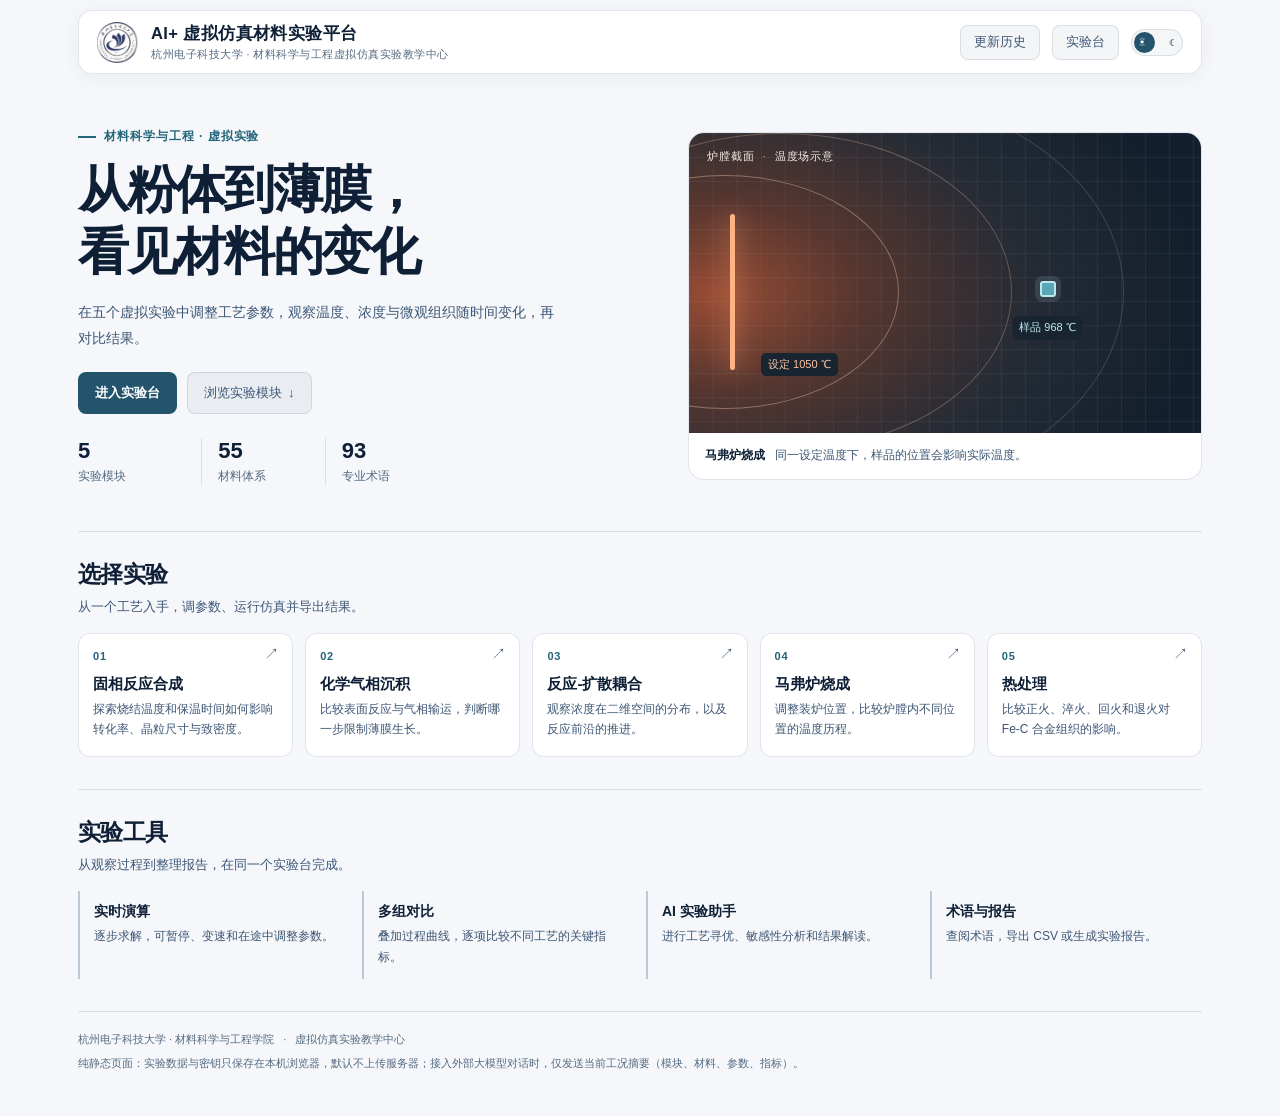
==== commit 0e140eab: "新增更新历史弹窗，审查报告移出版本库 首页顶栏加「更新历史」按钮，点开为时间轴弹窗，按日期倒序记录 功能上新与修复；点关闭、点遮罩或按 Esc 均可关闭。时间轴样式写在 home.css，弹窗骨架复用" ====
--- a/index.html
+++ b/index.html
@@ -36,6 +36,8 @@
       </span>
     </a>
     <div class="top-right">
+      <button class="btn ghost" id="btnHistory" type="button" aria-expanded="false"
+              aria-controls="histModal">更新历史</button>
       <a class="btn ghost" href="lab.html">实验台</a>
       <button class="theme-switch" id="btnTheme" role="switch" aria-checked="false"
               title="切换亮色 / 深色模式" aria-label="切换亮色 / 深色模式">
@@ -163,6 +165,64 @@
     <p>纯静态页面：实验数据与密钥只保存在本机浏览器，默认不上传服务器；接入外部大模型对话时，仅发送当前工况摘要（模块、材料、参数、指标）。</p>
   </footer>
 
+</div>
+
+<!-- ======================= 更新历史 ======================= -->
+<div class="modal" id="histModal" role="dialog" aria-modal="true" aria-labelledby="histTitle">
+  <div class="modal-card hist-card">
+    <div class="modal-head">
+      <h2 id="histTitle">更新历史</h2>
+      <div class="modal-actions">
+        <button class="modal-close" id="histClose" type="button" aria-label="关闭">✕</button>
+      </div>
+    </div>
+    <div class="modal-body hist-body">
+      <p class="hist-intro">网站的功能上新与修复记录，新的在上。</p>
+
+      <ol class="hist-list">
+        <li class="hist-item">
+          <div class="hist-date">2026-11-05<span class="hist-badge">最新</span></div>
+          <ul class="hist-points">
+            <li>新增 Fe-C 热处理模块。正火、淬火、回火、退火四种工艺一键切换，六种牌号从电磁纯铁到 T12 工具钢，冷却速度 0.02 到 200 ℃/s 连续可调。</li>
+            <li>组织图、温度曲线、晶胞结构三块联动：冷速一变，珠光体经索氏体、托氏体、贝氏体一路转到马氏体，硬度与矫顽力同步抬升。</li>
+            <li>代码按实验拆分，每个实验的模型与界面文案各占一个文件。新增实验只要补两个文件，不必再改主流程。</li>
+            <li>术语库扩到 93 条，补入 Fe-C 相图、奥氏体化、CCT 曲线、马氏体与 Ms、脱碳、矫顽力与磁畴钉扎等。</li>
+            <li>多组对比改为先在数据表里勾选、再确认加入，没记录过的结果不会再悄悄混进对比。</li>
+            <li>界面整体收敛：顶栏、参数栏与标签页的间距收紧，一屏能看全的信息变多。</li>
+          </ul>
+        </li>
+
+        <li class="hist-item">
+          <div class="hist-date">2026-11-04</div>
+          <ul class="hist-points">
+            <li>全站清除破折号、下划线与斜体，正文改用逗号和冒号断句，数值区间改用波浪号。</li>
+            <li>修好顶栏按钮的下划线：问题不在样式写错，而是按钮规则里漏了清除链接默认装饰的那一行。</li>
+            <li>预览曲线与曲线图例统一量纲，百分比与温度不再挤在同一根轴上互相压扁。</li>
+          </ul>
+        </li>
+
+        <li class="hist-item">
+          <div class="hist-date">2026-10-31</div>
+          <ul class="hist-points">
+            <li>材料体系从 26 个扩到 49 个，活化能、工艺温度窗口、沉积速率与扩散系数逐条查证文献实测值，不再凭印象填数。</li>
+            <li>术语库从 76 条扩到 86 条，新增碳热还原、氧空位、透明导电膜、光刻胶显影、氢脆等词条。</li>
+            <li>纠正若干站不住脚的科学表述：气氛对锰锌铁氧体的影响方向写反，多个材料的工艺温度窗口偏高，晶粒长大活化能低了一个量级。</li>
+            <li>重做参数标定，让同模块内各材料的默认指标散成谱系，不再出现一整排一模一样的转化率。</li>
+          </ul>
+        </li>
+
+        <li class="hist-item">
+          <div class="hist-date">2026-10-24</div>
+          <ul class="hist-points">
+            <li>平台初版上线，四个实验模块：固相反应合成、化学气相沉积、反应-扩散耦合、马弗炉烧成。</li>
+            <li>实时演算、多组对比、敏感性分析与工艺寻优、术语库、实验报告一并具备。</li>
+            <li>校徽抠图与亮色主题，深色科研风与浅色阅读模式可随时切换。</li>
+            <li>修掉早期一批交互问题：切换模块后曲线读到上一个模块的数据、图例过长被右边缘裁切、提示条堆叠遮挡面板。</li>
+          </ul>
+        </li>
+      </ol>
+    </div>
+  </div>
 </div>
 
 <script src="js/theme.js"></script>
@@ -211,5 +271,36 @@
   })();
 </script>
 
+<script>
+  /* 更新历史弹窗：点击顶栏按钮打开，点关闭、点遮罩或按 Esc 关闭 */
+  (function () {
+    var btn = document.getElementById('btnHistory');
+    var modal = document.getElementById('histModal');
+    var close = document.getElementById('histClose');
+    if (!btn || !modal || !close) return;
+
+    function open() {
+      modal.classList.add('open');
+      btn.setAttribute('aria-expanded', 'true');
+      document.body.style.overflow = 'hidden';
+      close.focus();
+    }
+    function hide() {
+      modal.classList.remove('open');
+      btn.setAttribute('aria-expanded', 'false');
+      document.body.style.overflow = '';
+      btn.focus();
+    }
+
+    btn.addEventListener('click', open);
+    close.addEventListener('click', hide);
+    // 点遮罩关闭，点卡片内部不关
+    modal.addEventListener('click', function (e) { if (e.target === modal) hide(); });
+    document.addEventListener('keydown', function (e) {
+      if (e.key === 'Escape' && modal.classList.contains('open')) hide();
+    });
+  })();
+</script>
+
 </body>
 </html>
--- a/css/style.css
+++ b/css/style.css
@@ -1154,8 +1154,16 @@
 }
 
 /* 表格 */
-.table-wrap { overflow: auto; max-height: 520px; border-radius: 8px; border: 1px solid var(--line); }
+.table-wrap {
+  --table-actions-w: 96px;
+  overflow: auto;
+  max-height: 520px;
+  border-radius: 8px;
+  border: 1px solid var(--line);
+  scroll-padding-inline-end: var(--table-actions-w);
+}
 .table-wrap.tall { max-height: calc(100vh - 240px); }
+#dataTableWrap { --table-actions-w: 110px; }
 table.grid-table { width: max-content; min-width: 100%; border-collapse: separate; border-spacing: 0; font-size: 11.5px; }
 table.grid-table th {
   position: sticky; top: 0;
@@ -1177,48 +1185,30 @@
   border-bottom: 1px solid var(--line-soft2);
   font-variant-numeric: tabular-nums;
   white-space: nowrap;
-}
-table.grid-table tbody tr:hover td { background: rgba(61, 219, 232, 0.045); color: var(--txt); }
-table.grid-table tbody tr.current td { background: rgba(61, 219, 232, 0.07); }
+  background-color: var(--panel);
+  background-image: linear-gradient(var(--row-tint, transparent), var(--row-tint, transparent));
+}
+table.grid-table tbody tr:hover { --row-tint: rgba(61, 219, 232, 0.045); }
+table.grid-table tbody tr:hover td { color: var(--txt); }
+table.grid-table tbody tr.current { --row-tint: rgba(61, 219, 232, 0.07); }
+#dataTableWrap .compare-selected td { background: var(--accent-soft); }
+#dataTableWrap .compare-selected td:first-child { box-shadow: inset 3px 0 var(--cyan); }
 .row-dot { display: inline-block; width: 7px; height: 7px; border-radius: 2px; margin-right: 6px; vertical-align: middle; }
 .cell-strong { color: var(--txt); font-weight: 600; }
 .cell-dim { color: var(--txt3); }
 
-/* 备注 / 时间 / 操作三列固定在表格右缘：列多时横向滚动也不会把关键操作推出视野 */
-table.grid-table th.col-note, table.grid-table td.col-note { width: 140px; min-width: 140px; }
-table.grid-table th.col-time, table.grid-table td.col-time { width: 56px; min-width: 56px; }
-table.grid-table th.col-actions, table.grid-table td.col-actions { width: 96px; min-width: 96px; }
-
-table.grid-table td.col-note,
-table.grid-table td.col-time,
-table.grid-table td.col-actions {
+/* 仅固定操作列，备注和时间跟随数据滚动。底色保持不透明，覆盖从下方滚过的数值。 */
+table.grid-table th.col-note, table.grid-table td.col-note { text-align: left; }
+table.grid-table th.col-time, table.grid-table td.col-time { text-align: center; }
+table.grid-table th.col-actions, table.grid-table td.col-actions {
   position: sticky;
-  background: var(--panel-bg);
-}
-table.grid-table th.col-note { left: auto; right: 152px; z-index: 4; }
-table.grid-table th.col-time { left: auto; right: 96px; z-index: 4; }
-table.grid-table th.col-actions { left: auto; right: 0; z-index: 4; }
-table.grid-table td.col-note { right: 152px; z-index: 3; }
-table.grid-table td.col-time { right: 96px; z-index: 3; }
-table.grid-table td.col-actions { right: 0; z-index: 3; }
-
-table.grid-table th.col-note,
-table.grid-table th.col-time,
-table.grid-table th.col-actions {
-  background: var(--th-bg);
-  box-shadow: -8px 0 10px -8px rgba(0, 0, 0, 0.45);
-}
-table.grid-table td.col-note,
-table.grid-table td.col-time,
-table.grid-table td.col-actions {
-  box-shadow: -8px 0 10px -8px rgba(0, 0, 0, 0.45);
-}
-table.grid-table tbody tr:hover td.col-note,
-table.grid-table tbody tr:hover td.col-time,
-table.grid-table tbody tr:hover td.col-actions,
-table.grid-table tbody tr.current td.col-note,
-table.grid-table tbody tr.current td.col-time,
-table.grid-table tbody tr.current td.col-actions { background: var(--fill-1); }
+  inset-inline-end: 0;
+  min-width: var(--table-actions-w);
+  border-inline-start: 1px solid var(--line);
+  text-align: center;
+}
+table.grid-table th.col-actions { z-index: 4; }
+table.grid-table td.col-actions { z-index: 3; }
 .link-btn {
   background: none; border: 0; color: var(--txt3); cursor: pointer;
   font-family: var(--font); font-size: 11px; padding: 2px 4px; border-radius: 4px;
@@ -2077,6 +2067,7 @@
   .tab-info { flex-basis: 100%; margin-left: 0; }
   .card-head { flex-wrap: wrap; }
   .card-head .seg { flex-wrap: wrap; }
+  .toolbar, .tool-left, .tool-right { flex-wrap: wrap; }
 }
 
 @media (max-width: 480px) {
@@ -2145,8 +2136,21 @@
   background: var(--fill-1);
   color: var(--txt);
 }
-.row-actions { white-space: nowrap; }
-.row-actions .link-btn + .link-btn { margin-left: 6px; }
+.compare-choice {
+  display: inline-flex;
+  align-items: center;
+  gap: 4px;
+  padding: 2px 4px;
+  margin-inline-end: 4px;
+  border-radius: 4px;
+  color: var(--txt2);
+  font-size: 11px;
+  cursor: pointer;
+}
+.compare-choice:hover { background: var(--fill-4); }
+.compare-choice input { margin: 0; accent-color: var(--accent-bg); cursor: pointer; }
+.compare-selected .compare-choice { color: var(--cyan); font-weight: 600; }
+.compare-selection { white-space: nowrap; }
 .link-btn.danger { color: var(--red); }
 .link-btn.danger:hover { color: var(--red); border-color: rgba(255, 123, 147, 0.45); }
 .data-save-note { font-size: 10.5px; color: var(--txt3); }
--- a/css/home.css
+++ b/css/home.css
@@ -279,3 +279,100 @@
   .mod-go { top: 12px; }
   .sec { padding: 24px 0; }
 }
+
+/* ------------------------------- 更新历史 ------------------------------- */
+.hist-card { width: min(720px, 94vw); }
+
+.hist-body { padding: 20px 26px 28px; }
+
+.hist-intro {
+  margin: 0 0 24px;
+  font-size: 12.5px;
+  color: var(--txt3);
+}
+
+/* 时间轴：一条竖线串起各次更新，节点用实心圆点标出 */
+.hist-list {
+  list-style: none;
+  margin: 0;
+  padding: 0 0 0 24px;
+  position: relative;
+}
+.hist-list::before {
+  content: "";
+  position: absolute;
+  left: 4px;
+  top: 7px;
+  bottom: 8px;
+  width: 1px;
+  background: var(--line2);
+}
+
+.hist-item {
+  position: relative;
+  padding-bottom: 28px;
+}
+.hist-item:last-child { padding-bottom: 0; }
+.hist-item::before {
+  content: "";
+  position: absolute;
+  left: -24px;
+  top: 4px;
+  width: 9px;
+  height: 9px;
+  border-radius: 50%;
+  background: var(--blue);
+  box-shadow: 0 0 0 3px rgba(79, 157, 247, 0.16);
+}
+
+.hist-date {
+  display: flex;
+  align-items: center;
+  gap: 9px;
+  font-size: 13px;
+  font-weight: 600;
+  letter-spacing: 0.3px;
+  color: var(--blue);
+}
+
+.hist-badge {
+  font-size: 10.5px;
+  font-weight: 500;
+  letter-spacing: 0.2px;
+  padding: 2px 8px;
+  border-radius: 999px;
+  background: var(--blue);
+  color: #fff;
+}
+
+.hist-points {
+  margin: 11px 0 0;
+  padding: 0;
+  list-style: none;
+}
+.hist-points li {
+  position: relative;
+  padding-left: 15px;
+  margin-bottom: 5px;
+  font-size: 12.5px;
+  line-height: 1.85;
+  color: var(--txt2);
+}
+.hist-points li:last-child { margin-bottom: 0; }
+.hist-points li::before {
+  content: "";
+  position: absolute;
+  left: 2px;
+  top: 10px;
+  width: 4px;
+  height: 4px;
+  border-radius: 50%;
+  background: var(--txt3);
+}
+
+@media (max-width: 640px) {
+  .hist-body { padding: 16px 18px 22px; }
+  .hist-list { padding-left: 20px; }
+  .hist-item::before { left: -20px; }
+  .hist-points li { font-size: 12px; line-height: 1.75; }
+}
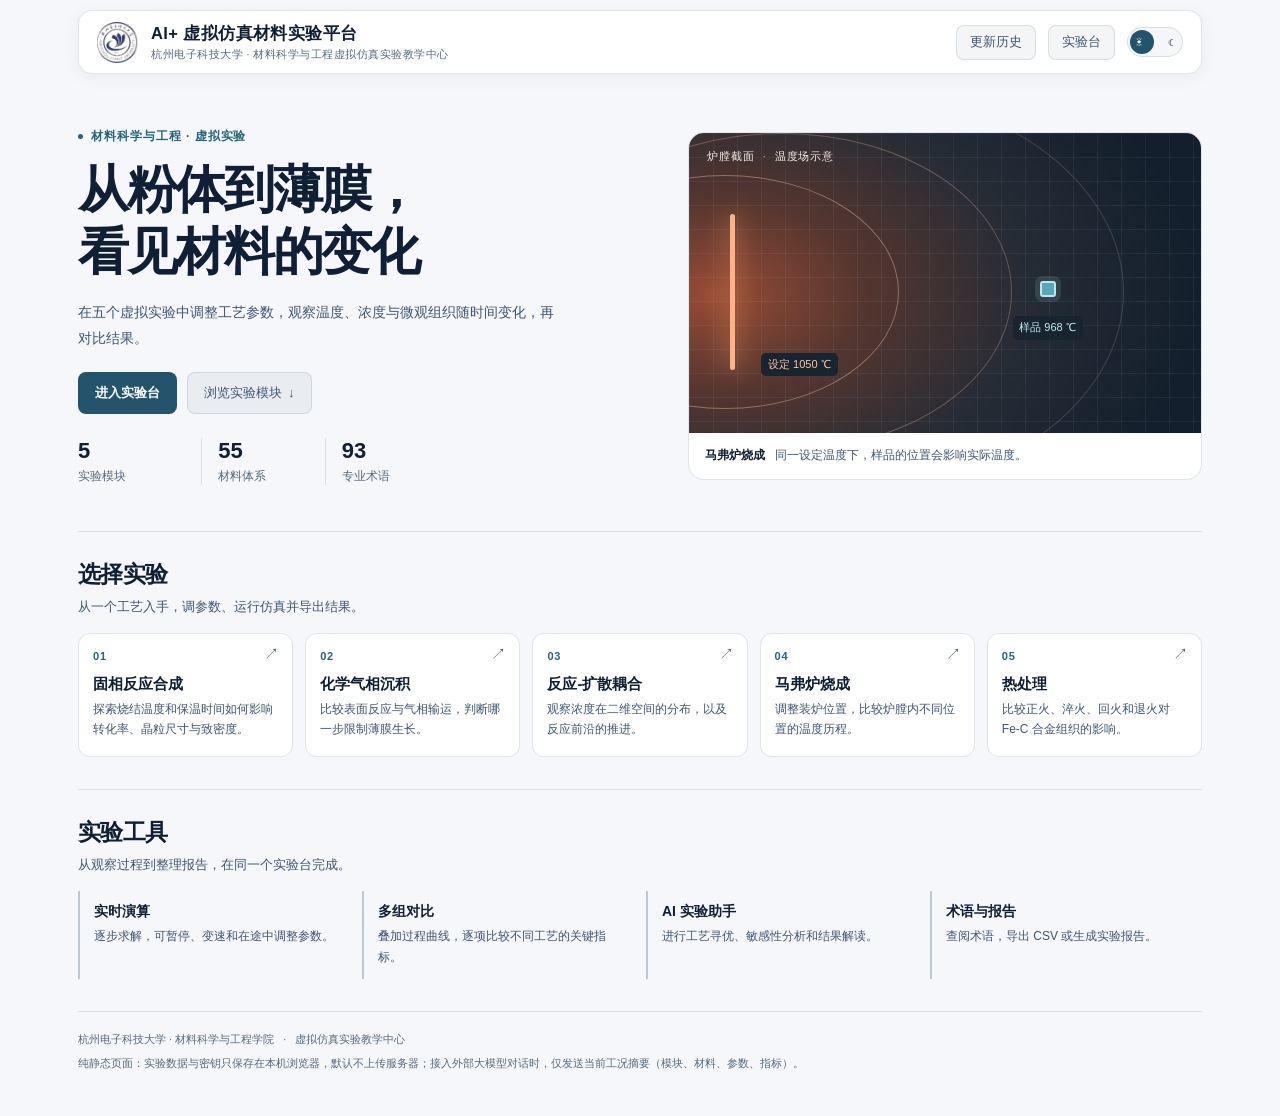
==== commit b39d91d9: "补齐仿真完成反馈，优化界面过渡与点击目标 实时演算：进度条随求解推进，状态点呼吸与完成绿勾，走到终点自动记入数据表，同工况重播不重复记录。 运行仿真：先演 0.72 秒求解态（按钮转圈、上一组结果虚化" ====
--- a/index.html
+++ b/index.html
@@ -189,6 +189,11 @@
             <li>术语库扩到 93 条，补入 Fe-C 相图、奥氏体化、CCT 曲线、马氏体与 Ms、脱碳、矫顽力与磁畴钉扎等。</li>
             <li>多组对比改为先在数据表里勾选、再确认加入，没记录过的结果不会再悄悄混进对比。</li>
             <li>界面整体收敛：顶栏、参数栏与标签页的间距收紧，一屏能看全的信息变多。</li>
+            <li>术语库给 25 条术语配了示意图：CCT 曲线、磁滞回线、Fe-C 相图、保形性、炉膛等温线、显式差分稳定域等，展开条目即可看到。</li>
+            <li>实时演算加了进度条与动效反馈：求解时状态点呼吸、进度条流动，暂停即停；演算走到终点自动记入数据表，状态条打勾并提示「演算成功，已加入报告」，不必再手动点一次。</li>
+            <li>界面补了一批过渡动画：首页模块卡依次浮入、悬停抬升，页签切换淡入，术语展开渐显，弹窗遮罩淡入，按钮按下回沉，切换实验时参数与 KPI 错峰浮现。开启系统「减少动态效果」时全部自动关闭。</li>
+            <li>点「运行仿真」后不再瞬间蹦出结果：按钮转圈、文字换成求解中，上一组 KPI、晶粒图与曲线先虚化，画布扫过一道光；回放走完弹完成提示，列出三个关键指标与记录编号，可直接跳到数据与报告。</li>
+            <li>一批偏小的按钮放大到顺手可点的尺寸：AI 助手头部的设置键与收起键从 22px 加到 30px，播放与回起点 32px，弹窗关闭键、参数数值框、曲线图例与术语分类标签一并加高；参数滑杆的可点区域从 4px 撑到 18px，参数名旁的问号外观不变但命中区扩到 23px。</li>
           </ul>
         </li>
 
--- a/css/style.css
+++ b/css/style.css
@@ -275,13 +275,13 @@
 /* 主题切换 */
 .theme-switch {
   position: relative;
-  width: 52px;
-  height: 27px;
+  width: 56px;
+  height: 30px;
   flex: 0 0 auto;
   display: inline-flex;
   align-items: center;
   justify-content: space-between;
-  padding: 0 7px;
+  padding: 0 8px;
   border: 1px solid var(--line);
   border-radius: 20px;
   background: var(--fill-1);
@@ -303,13 +303,13 @@
   position: absolute;
   top: 2px;
   left: 2px;
-  width: 21px;
-  height: 21px;
+  width: 24px;
+  height: 24px;
   border-radius: 50%;
   background: var(--accent-bg);
   transition: transform 0.24s cubic-bezier(0.34, 1.36, 0.5, 1);
 }
-html[data-theme="dark"] .theme-switch .ts-knob { transform: translateX(26px); }
+html[data-theme="dark"] .theme-switch .ts-knob { transform: translateX(28px); }
 html[data-theme="light"] .theme-switch .sun,
 html[data-theme="dark"] .theme-switch .moon { color: var(--accent-ink); text-shadow: none; }
 
@@ -361,7 +361,22 @@
   display: grid;
   grid-template-columns: var(--left-w) minmax(0, 1fr) var(--right-w);
   transition: grid-template-columns 0.28s cubic-bezier(0.4, 0, 0.2, 1);
-}
+  animation: pageFade 0.26s ease;
+}
+/* 首屏只做淡入不做位移：画布第一帧本身就有内容跳出来，再叠位移会晃 */
+@keyframes pageFade { from { opacity: 0; } }
+
+/* 切模块时左栏参数、KPI 与卡片是整套换掉的，给一次很短的错峰淡入。
+   类由 app.js 挂 320ms 后摘掉，实时演算逐帧重建 KPI 时不会撞上。 */
+body.bench-enter .param-item,
+body.bench-enter .kpi,
+body.bench-enter .tab-body[data-body="bench"] .card { animation: benchIn 0.26s ease backwards; }
+body.bench-enter .kpi:nth-child(2) { animation-delay: 0.03s; }
+body.bench-enter .kpi:nth-child(3) { animation-delay: 0.06s; }
+body.bench-enter .kpi:nth-child(4) { animation-delay: 0.09s; }
+body.bench-enter .kpi:nth-child(5) { animation-delay: 0.12s; }
+body.bench-enter .kpi:nth-child(6) { animation-delay: 0.15s; }
+@keyframes benchIn { from { opacity: 0; transform: translateY(6px); } }
 
 .panel {
   min-height: 0;
@@ -453,16 +468,16 @@
 
 .panel-head-right { display: flex; align-items: center; gap: 7px; }
 .ai-collapse {
-  width: 22px; height: 22px;
+  width: 30px; height: 30px;
   display: grid;
   place-items: center;
   padding: 0;
   border: 1px solid var(--line);
-  border-radius: 6px;
+  border-radius: 8px;
   background: var(--fill-1);
   color: var(--txt2);
   font: inherit;
-  font-size: 14px;
+  font-size: 15px;
   line-height: 1;
   cursor: pointer;
   transition: all 0.18s ease;
@@ -577,6 +592,7 @@
 .param-q {
   appearance: none;
   -webkit-appearance: none;
+  position: relative;
   display: inline-flex;
   align-items: center;
   justify-content: center;
@@ -600,6 +616,14 @@
   border-color: var(--cyan);
   background: rgba(61, 219, 232, 0.12);
 }
+/* 圆圈本身只有 13px，鼠标很难正好压中；用一层透明伪元素把命中区撑到 23px，
+   视觉不变，点起来轻松很多 */
+.param-q::after {
+  content: '';
+  position: absolute;
+  inset: -5px;
+  border-radius: 50%;
+}
 .param-val {
   font-size: 14px;
   font-weight: 600;
@@ -609,19 +633,26 @@
 }
 .param-val .u { font-size: 10.5px; color: var(--txt3); font-weight: 400; margin-left: 2px; }
 
+/* 轨道只有 4px 粗，但可点区域给到 18px：从上下任意位置按下去都能拖，
+   否则得把鼠标精确压在那条细线上 */
 input[type="range"] {
   -webkit-appearance: none;
   appearance: none;
   width: 100%;
+  height: 18px;
+  background: transparent;
+  outline: none;
+  cursor: pointer;
+}
+input[type="range"]::-webkit-slider-runnable-track {
   height: 4px;
   border-radius: 3px;
   background: var(--fill-6);
-  outline: none;
-  cursor: pointer;
 }
 input[type="range"]::-webkit-slider-thumb {
   -webkit-appearance: none;
   width: 13px; height: 13px;
+  margin-top: -4.5px;      /* 让 13px 的滑块压在 4px 轨道正中 */
   border-radius: 50%;
   background: var(--thumb);
   border: 2px solid var(--cyan);
@@ -630,6 +661,11 @@
   transition: transform 0.12s;
 }
 input[type="range"]::-webkit-slider-thumb:active { transform: scale(1.15); cursor: grabbing; }
+input[type="range"]::-moz-range-track {
+  height: 4px;
+  border-radius: 3px;
+  background: var(--fill-6);
+}
 input[type="range"]::-moz-range-thumb {
   width: 12px; height: 12px; border-radius: 50%;
   background: var(--thumb); border: 2px solid var(--cyan); cursor: grab;
@@ -661,6 +697,7 @@
   color: var(--cyan);
   background: rgba(61, 219, 232, 0.08);
 }
+.preset-btn:active { transform: translateY(1px); }
 
 /* 按钮 */
 .btn {
@@ -695,13 +732,16 @@
 .btn.sm { padding: 6px 10px; font-size: 11.5px; }
 .btn.block { width: 100%; }
 .btn.icon {
-  width: 28px; height: 28px; padding: 0;
+  width: 32px; height: 32px; padding: 0;
   background: var(--fill-4);
   border: 1px solid var(--line);
   color: var(--txt2);
-  font-size: 11px;
+  font-size: 12px;
+  flex: none;
 }
 .btn.icon:hover { color: var(--cyan); border-color: rgba(61, 219, 232, 0.4); }
+/* 按下时整体沉 1px：幅度小到不觉得在动，但松手时能感觉到按钮"接住"了手指 */
+.btn:not(:disabled):active { transform: translateY(1px); }
 .btn:disabled { opacity: 0.45; cursor: not-allowed; }
 .btn .ico { font-size: 12px; opacity: 0.8; }
 
@@ -711,8 +751,55 @@
   font-size: 13.5px;
   letter-spacing: 1px;
   margin-top: 16px;
+  position: relative;
+  overflow: hidden;
 }
 .run-ico { font-size: 10px; }
+
+/* 求解中：图标换成转圈、文字换成"求解中"，按钮另有一道光扫过，
+   给的是"正在算"的实感，而不是卡住的错觉 */
+.run-spinner {
+  display: none;
+  width: 13px;
+  height: 13px;
+  border-radius: 50%;
+  border: 2px solid currentColor;
+  border-top-color: transparent;
+  opacity: 0.85;
+  animation: runSpin 0.68s linear infinite;
+}
+.run-btn.is-busy { pointer-events: none; }
+.run-btn.is-busy .run-spinner { display: block; }
+.run-btn.is-busy .run-ico { display: none; }
+.run-btn.is-busy::after {
+  content: '';
+  position: absolute;
+  inset: 0;
+  background: linear-gradient(90deg, transparent, rgba(255, 255, 255, 0.34), transparent);
+  transform: translateX(-100%);
+  animation: runSweep 1s linear infinite;
+}
+@keyframes runSpin { to { transform: rotate(360deg); } }
+@keyframes runSweep { to { transform: translateX(100%); } }
+
+/* 求解期间旧结果整体虚掉：上一组的 KPI 与曲线不该被当成这一组的结果 */
+.viz-card canvas, .chart-card canvas { transition: filter 0.22s ease, opacity 0.22s ease; }
+.stage.solving #kpiRow .kpi { opacity: 0.4; }
+.stage.solving #kpiRow .k-val { filter: blur(3px); }
+.stage.solving #kpiRow .k-meta { opacity: 0.45; }
+.stage.solving .viz-card canvas,
+.stage.solving .chart-card canvas { filter: blur(2.4px); opacity: 0.45; }
+.stage.solving .insight-card { opacity: 0.35; }
+.stage.solving .viz-card { position: relative; overflow: hidden; }
+.stage.solving .viz-card::after {
+  content: '';
+  position: absolute;
+  inset: 0;
+  pointer-events: none;
+  background: linear-gradient(180deg, transparent 30%, rgba(61, 219, 232, 0.24) 50%, transparent 70%);
+  animation: vizScan 1.05s linear infinite;
+}
+@keyframes vizScan { from { transform: translateY(-100%); } to { transform: translateY(100%); } }
 .run-hint {
   font-size: 10.5px;
   color: var(--txt3);
@@ -760,7 +847,9 @@
   height: 2px;
   border-radius: 2px;
   background: var(--cyan);
-}
+  animation: tabBar 0.22s ease;
+}
+@keyframes tabBar { from { transform: scaleX(0.25); opacity: 0; } }
 .tab-info {
   margin-left: auto;
   font-size: 11px;
@@ -778,7 +867,9 @@
   padding-top: 13px;
   padding-right: 3px;
 }
-.tab-body.active { display: block; }
+/* display 由 none 切到 block 会重触发动画，正好当页签的入场过渡用 */
+.tab-body.active { display: block; animation: tabIn 0.2s ease; }
+@keyframes tabIn { from { opacity: 0; transform: translateY(4px); } }
 
 /* KPI */
 .kpi-row {
@@ -928,7 +1019,7 @@
   border: 1px solid var(--line);
   background: var(--fill-1);
   border-radius: 20px;
-  padding: 3px 11px 3px 4px;
+  padding: 6px 12px 6px 5px;
   cursor: pointer;
   font-family: var(--font);
   font-size: 11.5px;
@@ -959,15 +1050,113 @@
 }
 .live-toggle[aria-checked="true"] .lt-track { background: rgba(61, 219, 232, 0.30); }
 .live-toggle[aria-checked="true"] .lt-track i { transform: translateX(12px); background: var(--cyan); }
+/* 进度条：实时演算时显示，宽度直接反映求解推进到哪一步；
+   扫光只在真正播放时走，暂停时停住，避免"还在算"的假象 */
+.live-prog {
+  position: relative;
+  height: 3px;
+  border-radius: 3px;
+  background: var(--fill-6);
+  overflow: hidden;
+  opacity: 0;
+  transition: opacity 0.2s;
+  margin-bottom: 2px;
+}
+body.live-on .live-prog { opacity: 1; }
+.live-prog i {
+  position: relative;
+  display: block;
+  height: 100%;
+  width: 0%;
+  border-radius: 3px;
+  background: linear-gradient(90deg, var(--cyan), var(--green));
+  transition: width 0.1s linear, background 0.3s;
+}
+.live-prog i::after {
+  content: '';
+  position: absolute;
+  inset: 0;
+  background: linear-gradient(90deg, transparent, rgba(255, 255, 255, 0.55), transparent);
+  transform: translateX(-100%);
+  opacity: 0;
+}
+body.live-playing .live-prog i::after {
+  opacity: 1;
+  animation: liveSweep 1.25s linear infinite;
+}
+.live-prog.ok { animation: liveOkRing 0.8s ease-out; }
+@keyframes liveSweep { to { transform: translateX(100%); } }
+@keyframes liveOkRing {
+  0% { box-shadow: 0 0 0 0 rgba(102, 227, 160, 0.55); }
+  100% { box-shadow: 0 0 0 7px rgba(102, 227, 160, 0); }
+}
+
 .live-state {
+  display: inline-flex;
+  align-items: center;
+  gap: 5px;
   font-size: 10.5px;
   color: var(--txt3);
   font-variant-numeric: tabular-nums;
+  padding: 2px 7px 2px 5px;
+  border-radius: 20px;
+  transition: color 0.2s, background 0.2s;
+}
+/* 状态点：待机灰点、求解中青色呼吸、完成变绿勾 */
+.live-state::before {
+  content: '';
+  flex: none;
+  width: 5px;
+  height: 5px;
+  border-radius: 50%;
+  background: currentColor;
+  opacity: 0.5;
 }
 .live-state.on { color: var(--cyan); }
-.live-state.done { color: var(--green); }
+.live-state.on::before {
+  width: 6px;
+  height: 6px;
+  opacity: 1;
+  animation: livePulse 1.15s ease-in-out infinite;
+}
+.live-state.done {
+  color: var(--green);
+  background: rgba(102, 227, 160, 0.12);
+  animation: liveOkIn 0.42s cubic-bezier(0.2, 1.3, 0.4, 1);
+}
+.live-state.done::before {
+  content: '✓';
+  width: auto;
+  height: auto;
+  border-radius: 0;
+  background: none;
+  font-size: 11px;
+  font-weight: 700;
+  line-height: 1;
+  opacity: 1;
+  animation: liveTick 0.5s cubic-bezier(0.2, 1.4, 0.4, 1);
+}
+@keyframes livePulse {
+  0%, 100% { transform: scale(1); opacity: 1; box-shadow: 0 0 0 0 rgba(154, 215, 222, 0.5); }
+  50% { transform: scale(0.82); opacity: 0.6; box-shadow: 0 0 0 3px rgba(154, 215, 222, 0); }
+}
+@keyframes liveOkIn { from { transform: scale(0.94); opacity: 0.4; } }
+@keyframes liveTick { from { transform: scale(0.2); opacity: 0; } }
+/* 完成瞬间 KPI 卡片一起闪一下绿边，把"结果已经定稿"的信号给足 */
+#kpiRow.ok-pulse .kpi { animation: kpiOkFlash 0.85s ease-out; }
+@keyframes kpiOkFlash {
+  0% { border-color: rgba(102, 227, 160, 0.7); box-shadow: 0 0 0 1px rgba(102, 227, 160, 0.22) inset; }
+  100% { border-color: var(--line); box-shadow: none; }
+}
 .live-keep { margin-left: auto; }
 .live-keep:disabled { opacity: 0.4; cursor: default; }
+/* 已入表：按钮常亮成"已完成"的样式，不再只是灰掉 */
+.live-keep.saved {
+  opacity: 0.85;
+  color: var(--green);
+  border-color: rgba(102, 227, 160, 0.35);
+  background: rgba(102, 227, 160, 0.08);
+}
 .live-speed { display: flex; align-items: center; gap: 8px; flex-wrap: wrap; }
 .live-speed[hidden] { display: none; }
 .ls-label { font-size: 10.5px; color: var(--txt3); white-space: nowrap; }
@@ -975,7 +1164,7 @@
   flex: 1 1 80px;
   min-width: 68px;
   max-width: 190px;
-  height: 4px;
+  height: 18px;
 }
 .ls-rate-val {
   min-width: 20px;
@@ -1017,7 +1206,7 @@
   color: var(--txt3);
   border: 1px solid var(--line);
   border-radius: 20px;
-  padding: 3px 9px;
+  padding: 5px 10px;
   cursor: pointer;
   background: transparent;
   transition: all 0.15s;
@@ -1314,7 +1503,9 @@
   line-height: 1.78;
   word-break: break-word;
   white-space: pre-wrap;
-}
+  animation: msgIn 0.2s ease;
+}
+@keyframes msgIn { from { opacity: 0; transform: translateY(4px); } }
 .ai-msg.user {
   align-self: flex-end;
   max-width: 90%;
@@ -1564,7 +1755,8 @@
   z-index: 100;
   padding: 24px;
 }
-.modal.open { display: flex; }
+.modal.open { display: flex; animation: scrimIn 0.18s ease; }
+@keyframes scrimIn { from { opacity: 0; } }
 .modal-card {
   width: min(1000px, 94vw);
   max-height: 88vh;
@@ -1578,6 +1770,89 @@
   animation: modalIn 0.22s ease;
 }
 @keyframes modalIn { from { opacity: 0; transform: translateY(12px) scale(0.99); } }
+
+/* ------------------------- 完成提示弹窗 ------------------------- */
+/* 只报一件事：这一组算完了、已经进表。所以卡片窄、文字少、按钮两个 */
+.done-card {
+  width: min(400px, calc(100vw - 40px));
+  align-items: center;
+  text-align: center;
+  padding: 26px 24px 20px;
+  overflow: visible;
+}
+.done-card:focus { outline: none; }
+.done-badge {
+  width: 58px;
+  height: 58px;
+  border-radius: 50%;
+  background: rgba(102, 227, 160, 0.1);
+  padding: 7px;
+  margin-bottom: 13px;
+  display: grid;
+  place-items: center;
+  animation: badgePop 0.42s cubic-bezier(0.2, 1.3, 0.4, 1);
+}
+.done-badge svg { width: 100%; height: 100%; display: block; }
+.done-ring {
+  fill: none;
+  stroke: var(--green);
+  stroke-width: 2.2;
+  stroke-dasharray: 139;
+  stroke-dashoffset: 139;
+  animation: ringDraw 0.55s 0.06s ease-out forwards;
+}
+.done-tick {
+  fill: none;
+  stroke: var(--green);
+  stroke-width: 3.6;
+  stroke-linecap: round;
+  stroke-linejoin: round;
+  stroke-dasharray: 34;
+  stroke-dashoffset: 34;
+  animation: tickDraw 0.26s 0.44s ease-out forwards;
+}
+@keyframes badgePop { from { transform: scale(0.6); opacity: 0; } }
+@keyframes ringDraw { to { stroke-dashoffset: 0; } }
+@keyframes tickDraw { to { stroke-dashoffset: 0; } }
+
+.done-title { margin: 0 0 6px; font-size: 17px; font-weight: 600; letter-spacing: 0.5px; color: var(--txt); }
+.done-sub { margin: 0 0 15px; font-size: 11.5px; color: var(--txt3); line-height: 1.6; }
+.done-stats { display: flex; gap: 8px; width: 100%; margin-bottom: 13px; }
+.done-stat {
+  flex: 1;
+  min-width: 0;
+  border: 1px solid var(--line);
+  border-radius: 9px;
+  padding: 9px 7px 8px;
+  background: var(--fill-1);
+  animation: statIn 0.32s ease backwards;
+}
+.done-stat:nth-child(2) { animation-delay: 0.07s; }
+.done-stat:nth-child(3) { animation-delay: 0.14s; }
+@keyframes statIn { from { opacity: 0; transform: translateY(6px); } }
+.done-stat .ds-label {
+  display: block;
+  font-size: 9.5px;
+  color: var(--txt3);
+  white-space: nowrap;
+  overflow: hidden;
+  text-overflow: ellipsis;
+}
+.done-stat .ds-val {
+  display: block;
+  margin-top: 4px;
+  font-size: 15px;
+  font-weight: 600;
+  color: var(--txt);
+  font-variant-numeric: tabular-nums;
+  white-space: nowrap;
+  overflow: hidden;
+  text-overflow: ellipsis;
+}
+.done-stat .ds-val small { font-size: 9.5px; font-weight: 400; color: var(--txt3); margin-left: 2px; }
+.done-note { margin: 0 0 17px; font-size: 10.8px; color: var(--txt3); line-height: 1.75; }
+.done-actions { display: flex; gap: 8px; width: 100%; }
+.done-actions .btn { flex: 1; }
 .modal-head {
   display: flex;
   align-items: center;
@@ -1593,8 +1868,8 @@
   background: var(--fill-4);
   border: 1px solid var(--line);
   color: var(--txt2);
-  width: 26px; height: 26px;
-  border-radius: 7px;
+  width: 30px; height: 30px;
+  border-radius: 8px;
   cursor: pointer;
   font-size: 12px;
   line-height: 1;
@@ -1721,7 +1996,7 @@
   color: var(--txt2);
   font-family: var(--font);
   font-size: 11.5px;
-  padding: 4px 10px;
+  padding: 6px 11px;
   border-radius: 7px;
   cursor: pointer;
   transition: all 0.15s;
@@ -1838,7 +2113,32 @@
   padding-top: 9px;
   border-top: 1px dashed var(--line);
 }
-.gl-item.open .gl-detail { display: block; }
+.gl-item.open .gl-detail { display: block; animation: detailIn 0.18s ease; }
+@keyframes detailIn { from { opacity: 0; transform: translateY(-3px); } }
+
+/* 术语配图：展开后显示，随主题变量换色 */
+.gl-fig {
+  margin: 0 0 10px;
+  padding: 8px 10px 6px;
+  border: 1px solid var(--line);
+  border-radius: 8px;
+  background: var(--fill-1);
+}
+.gl-fig svg { display: block; width: 100%; height: auto; }
+.gl-fig figcaption {
+  margin-top: 6px;
+  padding-top: 6px;
+  border-top: 1px dashed var(--line-soft);
+  font-size: 10.5px;
+  line-height: 1.65;
+  color: var(--txt3);
+}
+.gf-axis { stroke: var(--line2); stroke-width: 1; fill: none; }
+.gf-grid { stroke: var(--line); stroke-width: 0.7; stroke-dasharray: 2 3; }
+.gf-band { opacity: 0.12; }
+.gf-t { font-size: 9px; fill: var(--txt3); }
+.gf-l { font-size: 9.5px; fill: var(--txt2); }
+
 .gl-line { display: flex; gap: 8px; margin-bottom: 7px; }
 .gl-line:last-of-type { margin-bottom: 0; }
 .gl-k {
@@ -1967,6 +2267,7 @@
   line-height: 1.55;
 }
 .toast.warn { border-left-color: var(--amber); border-color: rgba(255, 179, 71, 0.3); }
+.toast.ok { border-left-color: var(--green); border-color: rgba(102, 227, 160, 0.34); }
 @keyframes toastIn { from { opacity: 0; transform: translateX(16px); } }
 .toast.out { opacity: 0; transform: translateX(16px); transition: all 0.3s; }
 
@@ -2105,7 +2406,7 @@
   font-size: 14px;
   font-weight: 600;
   font-variant-numeric: tabular-nums;
-  padding: 0 3px;
+  padding: 3px 4px;
   transition: border-color 0.14s, background 0.14s;
 }
 .param-num:hover { border-color: var(--line2); }
@@ -2188,9 +2489,10 @@
   color: var(--txt3);
   font-family: var(--font);
   font-size: 10px;
-  padding: 1px 6px;
-  border-radius: 4px;
+  padding: 4px 8px;
+  border-radius: 5px;
   cursor: pointer;
+  line-height: 1.2;
 }
 .ai-mini-btn:hover { color: var(--cyan); border-color: rgba(61, 219, 232, 0.35); }
 .ai-data-notice {
--- a/css/home.css
+++ b/css/home.css
@@ -8,7 +8,17 @@
   max-width: 1180px;
   margin: 0 auto;
   padding: 10px 28px 44px;
-}
+  animation: pageFade 0.28s ease;
+}
+@keyframes pageFade { from { opacity: 0; } }
+
+/* 五张模块卡依次浮上来，间隔 40ms，整组不到 200ms 就走完 */
+.mod-grid .mod-card { animation: cardIn 0.38s cubic-bezier(0.2, 0.8, 0.3, 1) backwards; }
+.mod-grid .mod-card:nth-child(2) { animation-delay: 0.04s; }
+.mod-grid .mod-card:nth-child(3) { animation-delay: 0.08s; }
+.mod-grid .mod-card:nth-child(4) { animation-delay: 0.12s; }
+.mod-grid .mod-card:nth-child(5) { animation-delay: 0.16s; }
+@keyframes cardIn { from { opacity: 0; transform: translateY(8px); } }
 
 .home-topbar {
   position: sticky;
@@ -42,10 +52,12 @@
   color: var(--cyan);
 }
 
+/* 原来是一条 18px 的短线，远看像破折号，改成实心圆点 */
 .hero-eyebrow::before {
   content: '';
-  width: 18px;
-  height: 2px;
+  width: 5px;
+  height: 5px;
+  border-radius: 50%;
   background: currentColor;
 }
 
@@ -214,10 +226,12 @@
   border-radius: var(--r);
   background: var(--panel-bg);
   color: var(--txt);
-  transition: border-color 0.16s, background-color 0.16s;
-}
-
-.mod-card:hover { border-color: var(--cyan); background: var(--panel2); }
+  transition: border-color 0.16s, background-color 0.16s, transform 0.2s ease;
+}
+
+/* 悬停时卡片抬一点、箭头右移一点，动作幅度小于 3px，只做提示不做表演 */
+.mod-card:hover { border-color: var(--cyan); background: var(--panel2); transform: translateY(-2px); }
+.mod-card:active { transform: translateY(0); }
 .mod-card:focus-visible, .brand-link:focus-visible { outline: 2px solid var(--cyan); outline-offset: 3px; }
 
 .mod-idx {
@@ -232,8 +246,8 @@
 
 .mod-card h4 { margin: 0 0 6px; font-size: 15px; }
 .mod-desc { margin: 0; font-size: 12px; line-height: 1.65; color: var(--txt2); }
-.mod-go { position: absolute; right: 13px; top: 11px; font-size: 15px; color: var(--txt3); }
-.mod-card:hover .mod-go { color: var(--cyan); }
+.mod-go { position: absolute; right: 13px; top: 11px; font-size: 15px; color: var(--txt3); transition: color 0.16s, transform 0.2s ease; }
+.mod-card:hover .mod-go { color: var(--cyan); transform: translateX(3px); }
 
 .cap-grid { grid-template-columns: repeat(4, minmax(0, 1fr)); }
 
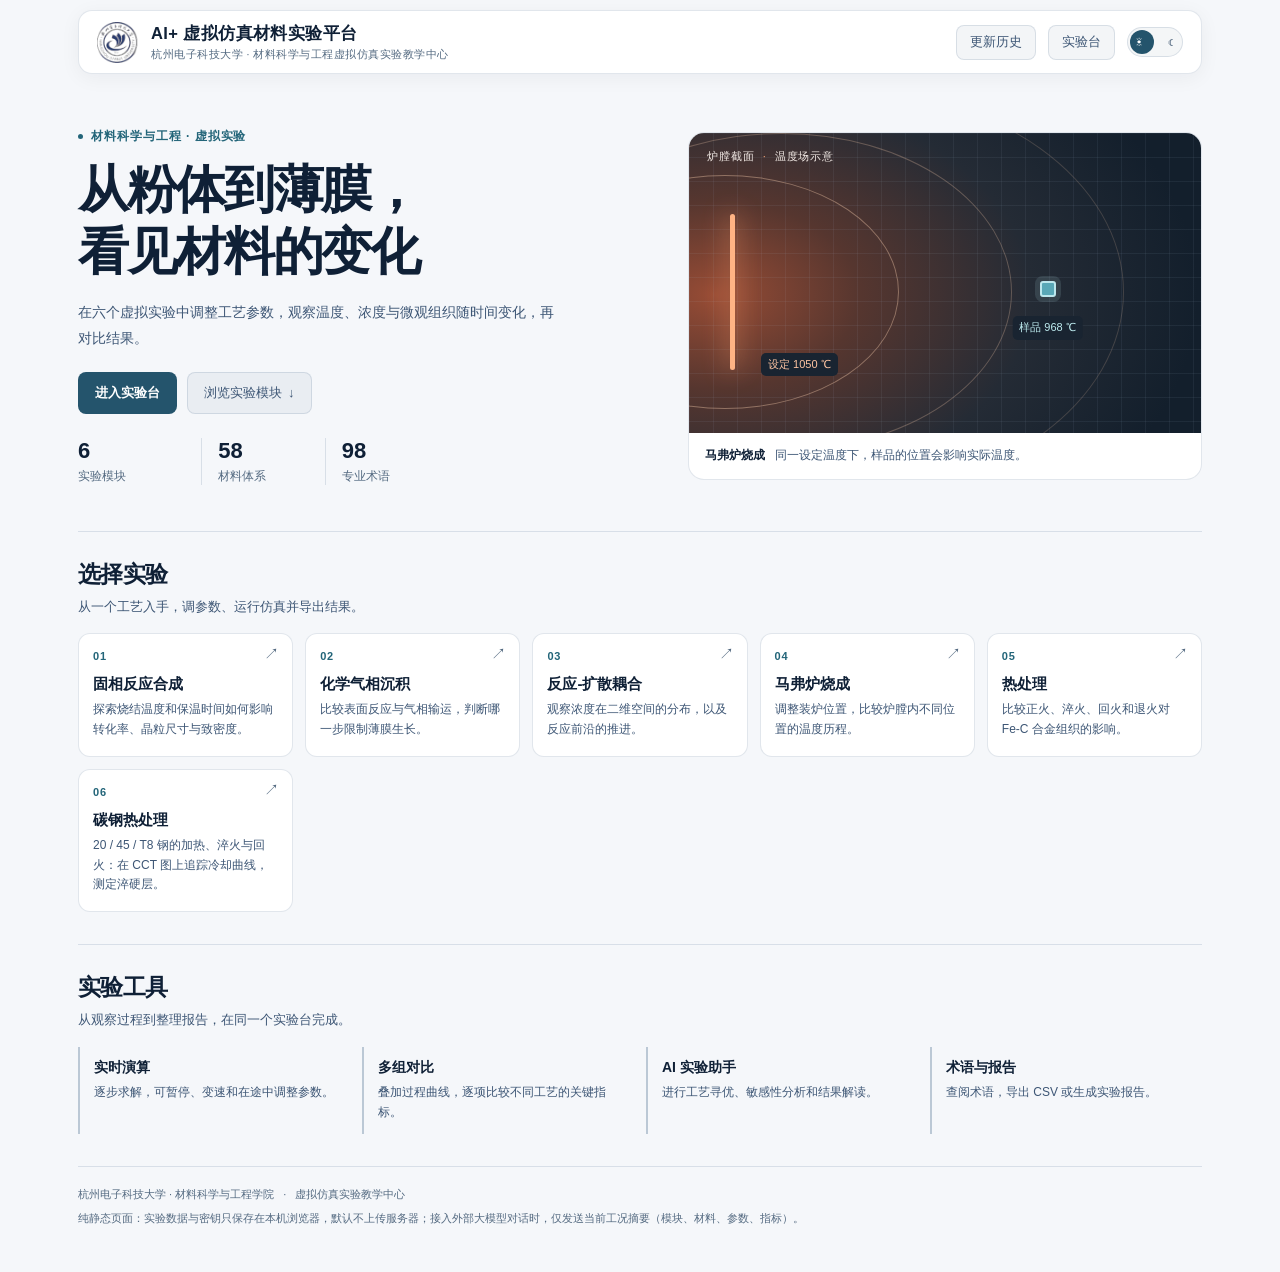
==== commit ae2fe1f8: "新增实验模块 06：碳钢热处理（CCT 曲线、淬透性与淬火回火） (#2) * 新增实验模块：碳钢热处理（CCT 曲线、淬透性与淬火回火）  - modules/quench.js：炉温区加热 + 一" ====
--- a/index.html
+++ b/index.html
@@ -4,7 +4,7 @@
 <meta charset="UTF-8">
 <meta name="viewport" content="width=device-width, initial-scale=1.0">
 <title>AI+ 虚拟仿真材料实验平台 · 杭州电子科技大学</title>
-<meta name="description" content="杭州电子科技大学材料科学与工程虚拟仿真实验教学中心出品：固相反应、化学气相沉积、反应-扩散耦合、马弗炉烧成与 Fe-C 热处理五个虚拟实验，实时逐步求解、多组对比与实验报告。">
+<meta name="description" content="杭州电子科技大学材料科学与工程虚拟仿真实验教学中心出品：固相反应、化学气相沉积、反应-扩散耦合、马弗炉烧成、Fe-C 热处理与碳钢热处理六个虚拟实验，实时逐步求解、多组对比与实验报告。">
 <link rel="icon" type="image/png" href="assets/favicon.png">
 <meta name="theme-color" content="#f5f7fa">
 <script>
@@ -54,16 +54,16 @@
         <p class="hero-eyebrow">材料科学与工程 · 虚拟实验</p>
         <h2 class="hero-title">从粉体到薄膜，<br>看见材料的变化</h2>
         <p class="hero-lead">
-          在五个虚拟实验中调整工艺参数，观察温度、浓度与微观组织随时间变化，再对比结果。
+          在六个虚拟实验中调整工艺参数，观察温度、浓度与微观组织随时间变化，再对比结果。
         </p>
         <div class="hero-actions">
           <a class="btn primary hero-btn" href="lab.html">进入实验台</a>
           <a class="btn ghost hero-btn" href="#experiments">浏览实验模块 <span aria-hidden="true">↓</span></a>
         </div>
         <dl class="hero-facts">
-          <div><dt>5</dt><dd>实验模块</dd></div>
-          <div><dt>55</dt><dd>材料体系</dd></div>
-          <div><dt>93</dt><dd>专业术语</dd></div>
+          <div><dt>6</dt><dd>实验模块</dd></div>
+          <div><dt>58</dt><dd>材料体系</dd></div>
+          <div><dt>98</dt><dd>专业术语</dd></div>
         </dl>
       </div>
 
@@ -122,6 +122,13 @@
           <span class="mod-idx">05</span>
           <h4>热处理</h4>
           <p class="mod-desc">比较正火、淬火、回火和退火对 Fe-C 合金组织的影响。</p>
+          <span class="mod-go" aria-hidden="true">↗</span>
+        </a>
+
+        <a class="mod-card" href="lab.html?m=quench">
+          <span class="mod-idx">06</span>
+          <h4>碳钢热处理</h4>
+          <p class="mod-desc">20 / 45 / T8 钢的加热、淬火与回火：在 CCT 图上追踪冷却曲线，测定淬硬层。</p>
           <span class="mod-go" aria-hidden="true">↗</span>
         </a>
       </div>
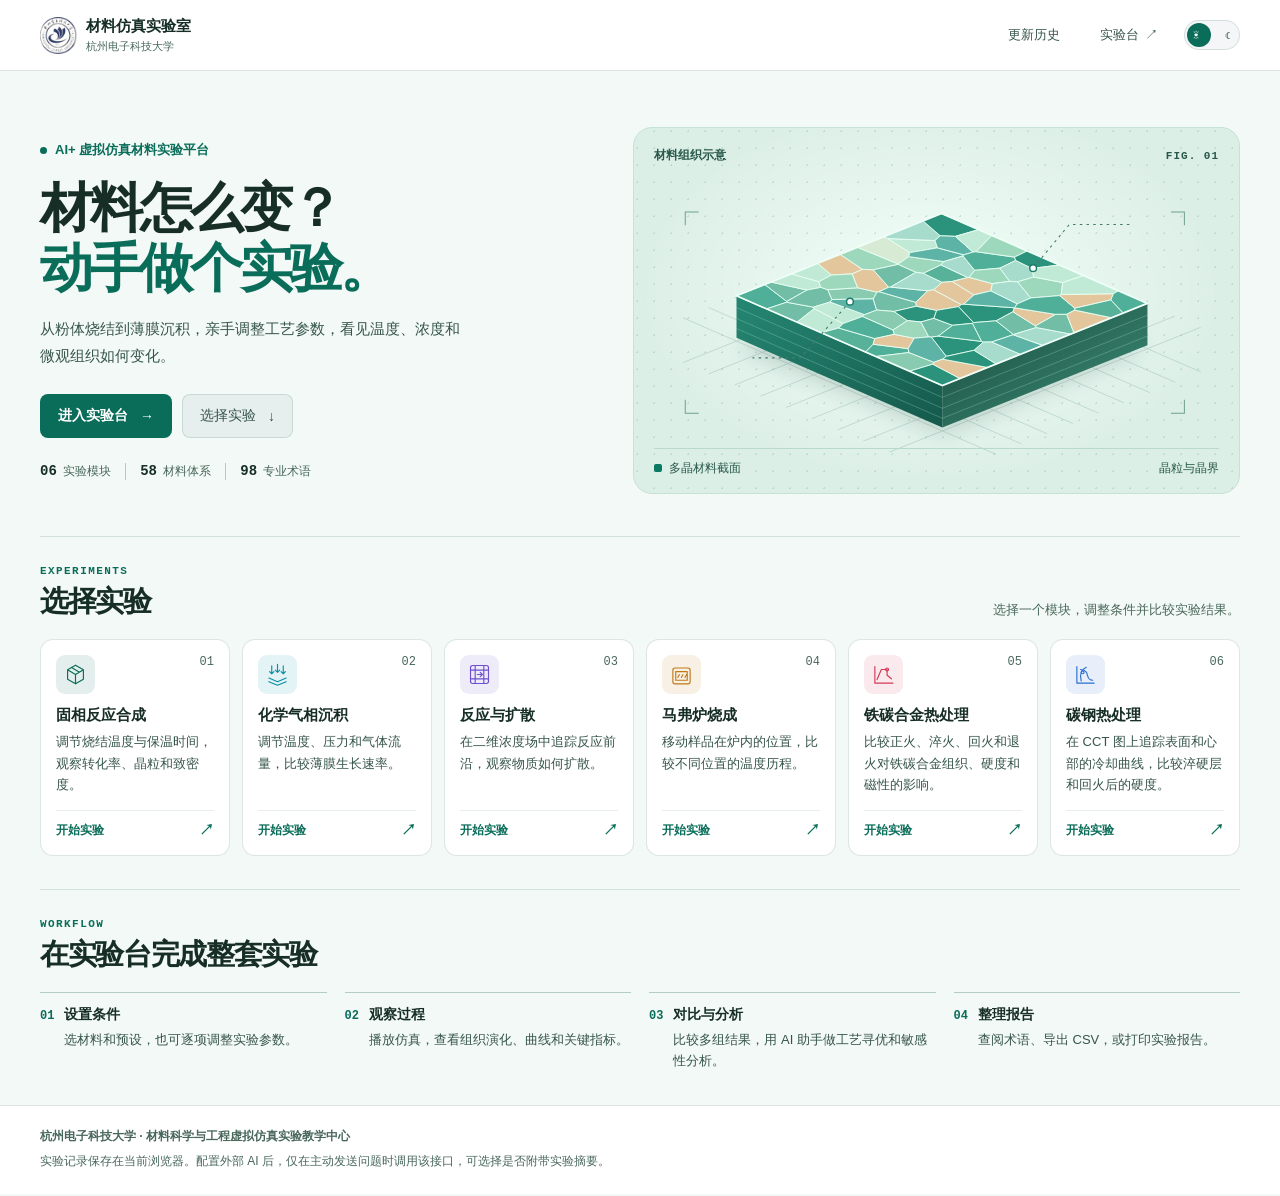
==== commit 3b2b9602: "重做实验平台首页与实验台，加入青绿主题和 AI 抽屉" ====
--- a/index.html
+++ b/index.html
@@ -6,7 +6,7 @@
 <title>AI+ 虚拟仿真材料实验平台 · 杭州电子科技大学</title>
 <meta name="description" content="杭州电子科技大学材料科学与工程虚拟仿真实验教学中心出品：固相反应、化学气相沉积、反应-扩散耦合、马弗炉烧成、Fe-C 热处理与碳钢热处理六个虚拟实验，实时逐步求解、多组对比与实验报告。">
 <link rel="icon" type="image/png" href="assets/favicon.png">
-<meta name="theme-color" content="#f5f7fa">
+<meta name="theme-color" content="#f3f9f6">
 <script>
   /* 首屏即应用主题，避免刷新时闪白/闪黑 */
   (function () {
@@ -21,158 +21,114 @@
 </head>
 <body class="home">
 
-<div class="home-wrap">
-
-  <!-- ======================= 顶栏 ======================= -->
   <header class="topbar home-topbar">
-    <a class="brand brand-link" href="index.html">
-      <span class="brand-mark">
-        <img class="bm-light" src="assets/hdu-emblem-light.png" alt="杭州电子科技大学校徽">
-        <img class="bm-blue" src="assets/hdu-emblem-blue.png" alt="">
-      </span>
-      <span class="brand-text">
-        <h1>AI+ 虚拟仿真材料实验平台</h1>
-        <p>杭州电子科技大学 · 材料科学与工程虚拟仿真实验教学中心</p>
-      </span>
-    </a>
-    <div class="top-right">
-      <button class="btn ghost" id="btnHistory" type="button" aria-expanded="false"
-              aria-controls="histModal">更新历史</button>
-      <a class="btn ghost" href="lab.html">实验台</a>
-      <button class="theme-switch" id="btnTheme" role="switch" aria-checked="false"
-              title="切换亮色 / 深色模式" aria-label="切换亮色 / 深色模式">
-        <i class="ts-ico sun">☀</i><i class="ts-ico moon">☾</i><span class="ts-knob"></span>
-      </button>
+    <div class="home-container home-nav">
+      <a class="brand brand-link" href="index.html">
+        <span class="brand-mark" aria-hidden="true">
+          <img class="bm-light" src="assets/hdu-emblem-light.png" alt="">
+          <img class="bm-blue" src="assets/hdu-emblem-blue.png" alt="">
+        </span>
+        <span class="brand-text">
+          <span class="brand-name">材料仿真实验室</span>
+          <span class="brand-org">杭州电子科技大学</span>
+        </span>
+      </a>
+      <nav class="top-right" aria-label="平台导航">
+        <button class="btn ghost" id="btnHistory" type="button" aria-expanded="false" aria-controls="histModal">更新历史</button>
+        <a class="btn ghost home-lab-link" href="lab.html">实验台 <span aria-hidden="true">↗</span></a>
+        <button class="theme-switch" id="btnTheme" type="button" role="switch" aria-checked="false" title="切换亮色 / 深色模式" aria-label="深色模式">
+          <i class="ts-ico sun" aria-hidden="true">☀</i><i class="ts-ico moon" aria-hidden="true">☾</i><span class="ts-knob"></span>
+        </button>
+      </nav>
     </div>
   </header>
 
-  <main class="home-main">
-
-    <!-- ======================= 首屏 ======================= -->
-    <section class="hero">
+  <main class="home-container">
+    <section class="hero" aria-labelledby="heroTitle">
       <div class="hero-copy">
-        <p class="hero-eyebrow">材料科学与工程 · 虚拟实验</p>
-        <h2 class="hero-title">从粉体到薄膜，<br>看见材料的变化</h2>
-        <p class="hero-lead">
-          在六个虚拟实验中调整工艺参数，观察温度、浓度与微观组织随时间变化，再对比结果。
-        </p>
+        <div class="hero-eyebrow"><span aria-hidden="true"></span> AI+ 虚拟仿真材料实验平台</div>
+        <h1 id="heroTitle">材料怎么变？<br><em>动手做个实验。</em></h1>
+        <p class="hero-lead">从粉体烧结到薄膜沉积，亲手调整工艺参数，看见温度、浓度和微观组织如何变化。</p>
         <div class="hero-actions">
-          <a class="btn primary hero-btn" href="lab.html">进入实验台</a>
-          <a class="btn ghost hero-btn" href="#experiments">浏览实验模块 <span aria-hidden="true">↓</span></a>
+          <a class="btn primary hero-btn" href="lab.html">进入实验台 <span aria-hidden="true">→</span></a>
+          <a class="btn ghost hero-btn" href="#experiments">选择实验 <span aria-hidden="true">↓</span></a>
         </div>
-        <dl class="hero-facts">
-          <div><dt>6</dt><dd>实验模块</dd></div>
-          <div><dt>58</dt><dd>材料体系</dd></div>
-          <div><dt>98</dt><dd>专业术语</dd></div>
-        </dl>
+        <div class="hero-facts" aria-label="平台资源">
+          <span><b>06</b> 实验模块</span><span><b>58</b> 材料体系</span><span><b>98</b> 专业术语</span>
+        </div>
       </div>
 
       <figure class="hero-art">
-        <div class="ha-frame" aria-hidden="true">
-          <span class="ha-kicker">炉膛截面 <span>·</span> 温度场示意</span>
-          <span class="ha-heater"></span>
-          <span class="ha-iso i1"></span>
-          <span class="ha-iso i2"></span>
-          <span class="ha-iso i3"></span>
-          <span class="ha-sample"></span>
-          <span class="ha-label lb1">设定 1050 ℃</span>
-          <span class="ha-label lb2">样品 968 ℃</span>
-        </div>
-        <figcaption class="ha-caption"><span>马弗炉烧成</span> 同一设定温度下，样品的位置会影响实际温度。</figcaption>
+        <div class="specimen-head"><span>材料组织示意</span><span class="specimen-id">FIG. 01</span></div>
+        <img src="assets/grain-sample.svg" width="720" height="435" alt="材料截面的多边形晶粒与晶界示意图">
+        <figcaption><span><i aria-hidden="true"></i> 多晶材料截面</span><span>晶粒与晶界</span></figcaption>
       </figure>
     </section>
 
-    <!-- ======================= 模块入口 ======================= -->
-    <section class="sec" id="experiments">
+    <section class="experiments" id="experiments" aria-labelledby="experimentsTitle">
       <div class="sec-head">
-        <h3>选择实验</h3>
-        <p>从一个工艺入手，调参数、运行仿真并导出结果。</p>
-      </div>
-
+        <div><p class="sec-kicker">EXPERIMENTS</p><h2 id="experimentsTitle">选择实验</h2></div>
+        <p>选择一个模块，调整条件并比较实验结果。</p>
+      </div>
       <div class="mod-grid">
-        <a class="mod-card" href="lab.html?m=solid">
-          <span class="mod-idx">01</span>
-          <h4>固相反应合成</h4>
-          <p class="mod-desc">探索烧结温度和保温时间如何影响转化率、晶粒尺寸与致密度。</p>
-          <span class="mod-go" aria-hidden="true">↗</span>
-        </a>
-
-        <a class="mod-card" href="lab.html?m=cvd">
-          <span class="mod-idx">02</span>
-          <h4>化学气相沉积</h4>
-          <p class="mod-desc">比较表面反应与气相输运，判断哪一步限制薄膜生长。</p>
-          <span class="mod-go" aria-hidden="true">↗</span>
-        </a>
-
-        <a class="mod-card" href="lab.html?m=rd">
-          <span class="mod-idx">03</span>
-          <h4>反应-扩散耦合</h4>
-          <p class="mod-desc">观察浓度在二维空间的分布，以及反应前沿的推进。</p>
-          <span class="mod-go" aria-hidden="true">↗</span>
-        </a>
-
-        <a class="mod-card" href="lab.html?m=kiln">
-          <span class="mod-idx">04</span>
-          <h4>马弗炉烧成</h4>
-          <p class="mod-desc">调整装炉位置，比较炉膛内不同位置的温度历程。</p>
-          <span class="mod-go" aria-hidden="true">↗</span>
-        </a>
-
-        <a class="mod-card" href="lab.html?m=heat">
-          <span class="mod-idx">05</span>
-          <h4>热处理</h4>
-          <p class="mod-desc">比较正火、淬火、回火和退火对 Fe-C 合金组织的影响。</p>
-          <span class="mod-go" aria-hidden="true">↗</span>
-        </a>
-
-        <a class="mod-card" href="lab.html?m=quench">
-          <span class="mod-idx">06</span>
-          <h4>碳钢热处理</h4>
-          <p class="mod-desc">20 / 45 / T8 钢的加热、淬火与回火：在 CCT 图上追踪冷却曲线，测定淬硬层。</p>
-          <span class="mod-go" aria-hidden="true">↗</span>
+        <a class="mod-card mod-solid" href="lab.html?m=solid">
+          <div class="mod-top"><span class="mod-icon"><svg viewBox="0 0 32 32" aria-hidden="true"><path d="m16 3 11 6.5v13L16 29 5 22.5v-13L16 3Z M5 9.5 16 16l11-6.5M16 16v13M10.5 6.2l11 6.6"/></svg></span><span class="mod-idx">01</span></div>
+          <h3>固相反应合成</h3>
+          <p>调节烧结温度与保温时间，观察转化率、晶粒和致密度。</p>
+          <span class="mod-go">开始实验 <span aria-hidden="true">↗</span></span>
+        </a>
+        <a class="mod-card mod-cvd" href="lab.html?m=cvd">
+          <div class="mod-top"><span class="mod-icon"><svg viewBox="0 0 32 32" aria-hidden="true"><path d="m4 21 12 5 12-5m-24 5 12 5 12-5M8 4v11m-3-3 3 3 3-3m5-10v11m-3-3 3 3 3-3m5-6v11m-3-3 3 3 3-3"/></svg></span><span class="mod-idx">02</span></div>
+          <h3>化学气相沉积</h3>
+          <p>调节温度、压力和气体流量，比较薄膜生长速率。</p>
+          <span class="mod-go">开始实验 <span aria-hidden="true">↗</span></span>
+        </a>
+        <a class="mod-card mod-rd" href="lab.html?m=rd">
+          <div class="mod-top"><span class="mod-icon"><svg viewBox="0 0 32 32" aria-hidden="true"><rect x="3.5" y="3.5" width="25" height="25" rx="3"/><path d="M10 4v24m12-24v24M4 10h24M4 22h24m-15-6h7m-3-3 3 3-3 3"/></svg></span><span class="mod-idx">03</span></div>
+          <h3>反应与扩散</h3>
+          <p>在二维浓度场中追踪反应前沿，观察物质如何扩散。</p>
+          <span class="mod-go">开始实验 <span aria-hidden="true">↗</span></span>
+        </a>
+        <a class="mod-card mod-kiln" href="lab.html?m=kiln">
+          <div class="mod-top"><span class="mod-icon"><svg viewBox="0 0 32 32" aria-hidden="true"><rect x="4" y="7" width="24" height="22" rx="3"/><path d="M8 12h16v12H8zm3 8c0-2 2-2 2-4m3 4c0-2 2-2 2-4m3 4c0-2 2-2 2-4"/></svg></span><span class="mod-idx">04</span></div>
+          <h3>马弗炉烧成</h3>
+          <p>移动样品在炉内的位置，比较不同位置的温度历程。</p>
+          <span class="mod-go">开始实验 <span aria-hidden="true">↗</span></span>
+        </a>
+        <a class="mod-card mod-heat" href="lab.html?m=heat">
+          <div class="mod-top"><span class="mod-icon"><svg viewBox="0 0 32 32" aria-hidden="true"><path d="M4 5v23h25M7 23l6-14h8v8l6 5"/><circle cx="21" cy="9" r="2"/></svg></span><span class="mod-idx">05</span></div>
+          <h3>铁碳合金热处理</h3>
+          <p>比较正火、淬火、回火和退火对铁碳合金组织、硬度和磁性的影响。</p>
+          <span class="mod-go">开始实验 <span aria-hidden="true">↗</span></span>
+        </a>
+        <a class="mod-card mod-quench" href="lab.html?m=quench">
+          <div class="mod-top"><span class="mod-icon"><svg viewBox="0 0 32 32" aria-hidden="true"><path d="M4 5v23h24M9 9c15 1 5 14 17 15M17 6c-8 4-9 12-7 19"/><circle cx="12" cy="13" r="2"/></svg></span><span class="mod-idx">06</span></div>
+          <h3>碳钢热处理</h3>
+          <p>在 CCT 图上追踪表面和心部的冷却曲线，比较淬硬层和回火后的硬度。</p>
+          <span class="mod-go">开始实验 <span aria-hidden="true">↗</span></span>
         </a>
       </div>
     </section>
 
-    <!-- ======================= 能力 ======================= -->
-    <section class="sec">
+    <section class="workflow" aria-labelledby="workflowTitle">
       <div class="sec-head">
-        <h3>实验工具</h3>
-        <p>从观察过程到整理报告，在同一个实验台完成。</p>
-      </div>
-
-      <div class="cap-grid">
-        <div class="cap">
-          <h4>实时演算</h4>
-          <p>逐步求解，可暂停、变速和在途中调整参数。</p>
-        </div>
-        <div class="cap">
-          <h4>多组对比</h4>
-          <p>叠加过程曲线，逐项比较不同工艺的关键指标。</p>
-        </div>
-        <div class="cap">
-          <h4>AI 实验助手</h4>
-          <p>进行工艺寻优、敏感性分析和结果解读。</p>
-        </div>
-        <div class="cap">
-          <h4>术语与报告</h4>
-          <p>查阅术语，导出 CSV 或生成实验报告。</p>
-        </div>
-      </div>
+        <div><p class="sec-kicker">WORKFLOW</p><h2 id="workflowTitle">在实验台完成整套实验</h2></div>
+      </div>
+      <ol class="workflow-grid">
+        <li><span>01</span><div><h3>设置条件</h3><p>选材料和预设，也可逐项调整实验参数。</p></div></li>
+        <li><span>02</span><div><h3>观察过程</h3><p>播放仿真，查看组织演化、曲线和关键指标。</p></div></li>
+        <li><span>03</span><div><h3>对比与分析</h3><p>比较多组结果，用 AI 助手做工艺寻优和敏感性分析。</p></div></li>
+        <li><span>04</span><div><h3>整理报告</h3><p>查阅术语、导出 CSV，或打印实验报告。</p></div></li>
+      </ol>
     </section>
-
   </main>
 
   <footer class="home-foot">
-    <div>
-      <span>杭州电子科技大学 · 材料科学与工程学院</span>
-      <span class="dot">·</span>
-      <span>虚拟仿真实验教学中心</span>
-    </div>
-    <p>纯静态页面：实验数据与密钥只保存在本机浏览器，默认不上传服务器；接入外部大模型对话时，仅发送当前工况摘要（模块、材料、参数、指标）。</p>
+    <div class="home-container">
+      <strong>杭州电子科技大学 · 材料科学与工程虚拟仿真实验教学中心</strong>
+      <p>实验记录保存在当前浏览器。配置外部 AI 后，仅在主动发送问题时调用该接口，可选择是否附带实验摘要。</p>
+    </div>
   </footer>
-
-</div>
 
 <!-- ======================= 更新历史 ======================= -->
 <div class="modal" id="histModal" role="dialog" aria-modal="true" aria-labelledby="histTitle">
@@ -189,6 +145,13 @@
       <ol class="hist-list">
         <li class="hist-item">
           <div class="hist-date">2026-11-05<span class="hist-badge">最新</span></div>
+          <ul class="hist-points">
+            <li>新增碳钢热处理：可选 20 钢、45 钢和 T8 钢，对比退火、正火、水淬、油淬与调质。</li>
+            <li>可在 CCT 图上同时观察表面和心部的冷却路径，并查看截面组织、硬度和淬硬层深度。术语库新增 5 条相关术语。</li>
+          </ul>
+        </li>
+        <li class="hist-item">
+          <div class="hist-date">2026-11-05</div>
           <ul class="hist-points">
             <li>新增 Fe-C 热处理模块。正火、淬火、回火、退火四种工艺一键切换，六种牌号从电磁纯铁到 T12 工具钢，冷却速度 0.02 到 200 ℃/s 连续可调。</li>
             <li>组织图、温度曲线、晶胞结构三块联动：冷速一变，珠光体经索氏体、托氏体、贝氏体一路转到马氏体，硬度与矫顽力同步抬升。</li>
@@ -253,10 +216,10 @@
       // 回到上次用过的模块
       try {
         var last = localStorage.getItem('hdu-lab-last-module');
-        if (last && /^(solid|cvd|rd|kiln|heat)$/.test(last)) {
+        if (last && /^(solid|cvd|rd|kiln|heat|quench)$/.test(last)) {
           var entry = document.querySelector('.hero-actions a.hero-btn');
           if (entry) entry.href = 'lab.html?m=' + last;
-          var top = document.querySelector('.top-right a.btn');
+          var top = document.querySelector('.home-lab-link');
           if (top) top.href = 'lab.html?m=' + last;
         }
       } catch (e) {}
--- a/css/style.css
+++ b/css/style.css
@@ -2536,6 +2536,7 @@
 @media (prefers-reduced-motion: reduce) {
   *, *::before, *::after {
     animation-duration: 0.001ms !important;
+    animation-delay: 0ms !important;
     animation-iteration-count: 1 !important;
     transition-duration: 0.001ms !important;
     scroll-behavior: auto !important;
@@ -2589,3 +2590,59 @@
   opacity: 0;
   transition: clip-path 620ms cubic-bezier(0.32, 0.72, 0.24, 1), opacity 260ms ease 120ms;
 }
+
+/* Interface accents and type shared by the homepage and workbench. */
+:root {
+  --mono: "Cascadia Mono", Consolas, monospace;
+  --ui-shadow: 0 8px 24px rgba(4, 18, 13, .25);
+}
+html[data-theme="light"] {
+  --bg: #f3f9f6;
+  --bg2: #e6f2eb;
+  --panel2: #f3f9f6;
+  --txt: #172e27;
+  --txt2: #36554a;
+  --txt3: #48675b;
+  --line: rgba(20, 86, 66, .15);
+  --line2: rgba(20, 86, 66, .28);
+  --line-soft: rgba(20, 86, 66, .10);
+  --cyan: #0a6d59;
+  --blue: var(--cyan);
+  --accent-bg: var(--cyan);
+  --accent-soft: #dff1e9;
+  --canvas-bg: #edf6f2;
+  --th-bg: #e5f2ed;
+  --empty-bg: #f3f9f6;
+  --modal-bg: linear-gradient(170deg, #ffffff, #eff8f4);
+  --ui-shadow: 0 8px 24px rgba(19, 86, 65, .09);
+}
+html[data-theme="dark"] {
+  --bg: #101d19;
+  --bg2: #0b1612;
+  --panel: #192b25;
+  --panel2: #223830;
+  --topbar-bg: #162620;
+  --txt: #e8f7ef;
+  --txt2: #c0ddd0;
+  --txt3: #a5c3b5;
+  --line: rgba(146, 209, 182, .17);
+  --line2: rgba(146, 209, 182, .29);
+  --line-soft: rgba(146, 209, 182, .10);
+  --cyan: #79dec0;
+  --blue: var(--cyan);
+  --accent-bg: var(--cyan);
+  --accent-ink: #102820;
+  --accent-soft: #23483c;
+  --canvas-bg: #0e1c17;
+  --th-bg: #223a30;
+  --opt-bg: #162620;
+  --empty-bg: #13241d;
+  --modal-bg: linear-gradient(170deg, #1b3027, #13231d);
+  --toast-bg: #1b3027;
+}
+.brand-link { color: var(--txt); gap: 9px; }
+.brand-link .brand-mark { width: 37px; height: 37px; }
+.brand-name, .brand-org { display: block; }
+.brand-name { font-size: 15px; font-weight: 700; line-height: 1.35; }
+.brand-org { margin-top: 2px; color: var(--txt3); font-size: 11px; }
+.brand-link:focus-visible, .mod-card:focus-visible { outline: 2px solid var(--cyan); outline-offset: 3px; }
--- a/css/home.css
+++ b/css/home.css
@@ -1,297 +1,93 @@
-/* 首页沿用实验台的主题颜色与品牌栏。 */
-body.home {
-  overflow-y: auto;
-  overflow-x: hidden;
+/* Homepage */
+body.home { overflow: auto; background: var(--bg); }
+.home-container { width: min(1240px, calc(100% - 80px)); margin-inline: auto; }
+.home-topbar { height: auto; padding: 0; }
+.home-nav { min-height: 70px; display: flex; justify-content: space-between; align-items: center; gap: 14px; }
+.home-topbar .btn.ghost { border-color: transparent; background: transparent; }
+.home-topbar .btn.ghost:hover { background: var(--accent-soft); }
+.home-topbar .home-lab-link { border-color: var(--line); }
+.home-topbar .top-right { flex-wrap: nowrap; }
+.hero { display: grid; grid-template-columns: minmax(0, 1fr) minmax(0, 1.12fr); gap: clamp(24px, 4vw, 66px); align-items: center; padding: 56px 0 42px; }
+.hero-eyebrow { color: var(--cyan); font-size: 13px; font-weight: 650; display: flex; align-items: center; gap: 8px; }
+.hero-eyebrow > span { background: var(--cyan); width: 7px; height: 7px; border-radius: 50%; }
+.hero h1 { margin: 19px 0 16px; font-size: clamp(40px, 4.15vw, 65px); line-height: 1.13; letter-spacing: -.055em; font-weight: 750; }
+.hero h1 em { color: var(--cyan); font-style: normal; }
+.hero-lead { max-width: 420px; margin: 0; color: var(--txt2); font-size: 15px; line-height: 1.85; }
+.hero-actions { display: flex; flex-wrap: wrap; align-items: center; gap: 10px; margin-top: 24px; }
+.hero-actions .hero-btn { padding: 11px 17px; min-height: 44px; font-size: 14px; gap: 12px; }
+.hero-facts { display: flex; flex-wrap: wrap; gap: 9px 0; margin-top: 25px; font-size: 12px; color: var(--txt3); }
+.hero-facts span { padding: 0 14px; border-left: 1px solid var(--line2); }
+.hero-facts span:first-child { padding-left: 0; border: 0; }
+.hero-facts b { color: var(--txt); margin-right: 3px; font-family: var(--mono); font-size: 14px; }
+
+.hero-art {
+  position: relative; margin: 0; display: grid; align-items: center;
+  background: radial-gradient(ellipse at 49% 45%, #f4fffa, transparent 66%), #dcefe7;
+  border: 1px solid #c6e1d5; border-radius: 19px; overflow: hidden;
+  color: #28584a;
 }
+.hero-art::before { content: ""; position: absolute; inset: 0; background: radial-gradient(#659d8a 1px, transparent 1px) 12px 12px / 17px 17px; opacity: .25; }
+.hero-art img { width: 100%; height: auto; position: relative; display: block; }
+.specimen-head, .hero-art figcaption { position: absolute; inset-inline: 20px; z-index: 1; display: flex; justify-content: space-between; align-items: center; gap: 8px; font-size: 12px; }
+.specimen-head { top: 19px; font-weight: 650; }
+.specimen-id { font-family: var(--mono); font-size: 11px; letter-spacing: .09em; }
+.hero-art figcaption { bottom: 16px; border-top: 1px solid #b8dacb; padding-top: 11px; }
+.hero-art figcaption i { display: inline-block; width: 8px; height: 8px; border-radius: 2px; background: #087963; margin-right: 4px; }
+html[data-theme="dark"] .hero-art { background: radial-gradient(ellipse at 52% 40%, #245044, transparent 70%), #172f29; border-color: #315449; color: #d2f5e7; }
+html[data-theme="dark"] .hero-art figcaption { border-color: #40665a; }
 
-.home-wrap {
-  max-width: 1180px;
-  margin: 0 auto;
-  padding: 10px 28px 44px;
-  animation: pageFade 0.28s ease;
-}
-@keyframes pageFade { from { opacity: 0; } }
-
-/* 五张模块卡依次浮上来，间隔 40ms，整组不到 200ms 就走完 */
-.mod-grid .mod-card { animation: cardIn 0.38s cubic-bezier(0.2, 0.8, 0.3, 1) backwards; }
-.mod-grid .mod-card:nth-child(2) { animation-delay: 0.04s; }
-.mod-grid .mod-card:nth-child(3) { animation-delay: 0.08s; }
-.mod-grid .mod-card:nth-child(4) { animation-delay: 0.12s; }
-.mod-grid .mod-card:nth-child(5) { animation-delay: 0.16s; }
-@keyframes cardIn { from { opacity: 0; transform: translateY(8px); } }
-
-.home-topbar {
-  position: sticky;
-  top: 10px;
-  z-index: 30;
-  margin: 0 0 8px;
-  border: 1px solid var(--line);
-  border-radius: 14px;
-  box-shadow: 0 4px 20px rgba(15, 29, 49, 0.05);
-}
-
-.brand-link { color: inherit; }
-.brand-link:hover h1 { color: var(--cyan); }
-
-.hero {
-  display: grid;
-  grid-template-columns: minmax(0, 1fr) minmax(0, 0.94fr);
-  gap: clamp(32px, 5vw, 72px);
-  align-items: center;
-  padding: 46px 0;
-}
-
-.hero-eyebrow {
-  display: flex;
-  align-items: center;
-  gap: 8px;
-  margin: 0 0 14px;
-  font-size: 12px;
-  font-weight: 600;
-  letter-spacing: 0.08em;
-  color: var(--cyan);
-}
-
-/* 原来是一条 18px 的短线，远看像破折号，改成实心圆点 */
-.hero-eyebrow::before {
-  content: '';
-  width: 5px;
-  height: 5px;
-  border-radius: 50%;
-  background: currentColor;
-}
-
-.hero-title {
-  margin: 0 0 16px;
-  font-size: clamp(34px, 4vw, 52px);
-  line-height: 1.22;
-  letter-spacing: -0.045em;
-}
-
-.hero-lead {
-  margin: 0 0 20px;
-  max-width: 34em;
-  font-size: 14px;
-  line-height: 1.85;
-  color: var(--txt2);
-}
-
-.hero-actions { display: flex; gap: 10px; flex-wrap: wrap; }
-
-.hero-actions .hero-btn {
-  min-height: 42px;
-  padding: 0 16px;
-  font-size: 13px;
-}
-
-.hero-facts {
-  display: grid;
-  grid-template-columns: repeat(3, minmax(0, 1fr));
-  margin: 24px 0 0;
-  max-width: 370px;
-}
-
-.hero-facts div + div {
-  border-left: 1px solid var(--line);
-  padding-left: 16px;
-}
-
-.hero-facts dt {
-  font-size: 22px;
-  font-weight: 700;
-  font-variant-numeric: tabular-nums;
-}
-
-.hero-facts dd {
-  margin: 4px 0 0;
-  font-size: 12px;
-  color: var(--txt3);
-}
-
-/* 炉膛示意保留独立的深色温度场，以便在两种主题下读图。 */
-.hero-art {
-  margin: 0;
-  overflow: hidden;
-  border: 1px solid var(--line);
-  border-radius: 16px;
-  background: var(--panel-bg);
-}
-
-.ha-frame {
-  position: relative;
-  height: clamp(214px, 24vw, 300px);
-  overflow: hidden;
-  isolation: isolate;
-  background:
-    linear-gradient(rgba(178, 202, 229, 0.07) 1px, transparent 1px) 0 0 / 24px 24px,
-    linear-gradient(90deg, rgba(178, 202, 229, 0.07) 1px, transparent 1px) 0 0 / 24px 24px,
-    radial-gradient(105% 116% at 5% 54%, #984c35 0%, #56362f 27%, #242b35 59%, #131f2c 90%);
-}
-
-.ha-kicker, .ha-label {
-  position: absolute;
-  z-index: 1;
-  font-size: 11px;
-  line-height: 1.4;
-  white-space: nowrap;
-}
-
-.ha-kicker {
-  left: 18px;
-  top: 16px;
-  color: #f5ede8;
-  letter-spacing: 0.08em;
-}
-
-.ha-kicker span { margin: 0 4px; color: #f7a779; }
-
-.ha-heater {
-  position: absolute;
-  left: 8%;
-  top: 27%;
-  bottom: 21%;
-  width: 5px;
-  border-radius: 5px;
-  background: #ffb384;
-  box-shadow: 0 0 24px #ed9667;
-}
-
-.ha-iso {
-  position: absolute;
-  border: 1px solid rgba(255, 210, 178, 0.39);
-  border-radius: 50%;
-  left: -27%;
-  top: 53%;
-  transform: translateY(-50%);
-}
-
-.ha-iso.i1 { width: 68%; height: 78%; }
-.ha-iso.i2 { width: 90%; height: 106%; opacity: 0.69; }
-.ha-iso.i3 { width: 112%; height: 136%; opacity: 0.45; }
-
-.ha-sample {
-  position: absolute;
-  left: 70%;
-  top: 52%;
-  width: 16px;
-  height: 16px;
-  transform: translate(-50%, -50%);
-  border: 2px solid #bce7ed;
-  border-radius: 3px;
-  background: #59a8b7;
-  box-shadow: 0 0 0 5px rgba(188, 231, 237, 0.13);
-}
-
-.ha-label {
-  padding: 4px 7px;
-  border-radius: 5px;
-  background: #192431;
-}
-
-.ha-label.lb1 { left: 14%; bottom: 19%; color: #ffc5a2; }
-.ha-label.lb2 { left: 70%; top: 61%; transform: translateX(-50%); color: #bfedf1; }
-
-.ha-caption {
-  padding: 13px 16px;
-  color: var(--txt2);
-  font-size: 12px;
-  line-height: 1.65;
-}
-
-.ha-caption span {
-  margin-right: 6px;
-  color: var(--txt);
-  font-weight: 600;
-}
-
-.sec {
-  padding: 27px 0 32px;
-  border-top: 1px solid var(--line);
-  scroll-margin-top: 98px;
-}
-
-.sec-head { margin-bottom: 16px; }
-.sec-head h3 { margin: 0 0 6px; font-size: 23px; letter-spacing: -0.03em; }
-.sec-head p { margin: 0; font-size: 13px; color: var(--txt2); line-height: 1.65; }
-
-.mod-grid, .cap-grid { display: grid; gap: 12px; }
-.mod-grid { grid-template-columns: repeat(5, minmax(0, 1fr)); }
-
-.mod-card {
-  position: relative;
-  display: block;
-  min-width: 0;
-  padding: 14px 14px 16px;
-  border: 1px solid var(--line);
-  border-radius: var(--r);
-  background: var(--panel-bg);
-  color: var(--txt);
-  transition: border-color 0.16s, background-color 0.16s, transform 0.2s ease;
-}
-
-/* 悬停时卡片抬一点、箭头右移一点，动作幅度小于 3px，只做提示不做表演 */
-.mod-card:hover { border-color: var(--cyan); background: var(--panel2); transform: translateY(-2px); }
-.mod-card:active { transform: translateY(0); }
-.mod-card:focus-visible, .brand-link:focus-visible { outline: 2px solid var(--cyan); outline-offset: 3px; }
-
-.mod-idx {
-  display: inline-block;
-  margin-bottom: 13px;
-  color: var(--cyan);
-  font-size: 11px;
-  font-weight: 700;
-  font-variant-numeric: tabular-nums;
-  letter-spacing: 0.07em;
-}
-
-.mod-card h4 { margin: 0 0 6px; font-size: 15px; }
-.mod-desc { margin: 0; font-size: 12px; line-height: 1.65; color: var(--txt2); }
-.mod-go { position: absolute; right: 13px; top: 11px; font-size: 15px; color: var(--txt3); transition: color 0.16s, transform 0.2s ease; }
-.mod-card:hover .mod-go { color: var(--cyan); transform: translateX(3px); }
-
-.cap-grid { grid-template-columns: repeat(4, minmax(0, 1fr)); }
-
-.cap {
-  padding: 12px 14px;
-  border-left: 2px solid var(--line2);
-}
-
-.cap h4 { margin: 0 0 5px; font-size: 14px; }
-.cap p { margin: 0; font-size: 12px; line-height: 1.7; color: var(--txt2); }
-
-.home-foot {
-  padding-top: 18px;
-  border-top: 1px solid var(--line);
-  font-size: 11px;
-  line-height: 1.7;
-  color: var(--txt3);
-}
-.home-foot .dot { margin: 0 6px; }
+.experiments, .workflow { padding-block: 28px 33px; border-top: 1px solid var(--line); }
+.sec-head { display: flex; justify-content: space-between; align-items: end; gap: 10px; margin-bottom: 17px; }
+.sec-kicker { font: 650 11px var(--mono); letter-spacing: .13em; color: var(--cyan); margin: 0 0 5px; }
+.sec-head h2 { margin: 0; font-size: clamp(22px, 2.3vw, 30px); letter-spacing: -.045em; }
+.sec-head > p { color: var(--txt3); margin: 0 0 3px; font-size: 13px; }
+.mod-grid { display: grid; grid-template-columns: repeat(6, minmax(0, 1fr)); gap: 12px; }
+.mod-card { display: flex; flex-direction: column; padding: 15px; min-width: 0; background: var(--panel); border: 1px solid var(--line); border-radius: 13px; color: var(--txt); text-decoration: none; transition: border-color .18s, transform .18s, box-shadow .18s; }
+.mod-card:hover { transform: translateY(-3px); border-color: var(--cyan); box-shadow: var(--ui-shadow); }
+.mod-top { display: flex; align-items: start; justify-content: space-between; gap: 8px; }
+.mod-icon { width: 39px; height: 39px; display: grid; place-items: center; border-radius: 9px; background: color-mix(in srgb, var(--module-ink, var(--cyan)) 11%, var(--panel)); color: var(--module-ink, var(--cyan)); }
+.mod-icon svg { width: 23px; height: 23px; fill: none; stroke: currentColor; stroke-width: 1.6; stroke-linejoin: round; stroke-linecap: round; }
+.mod-cvd { --module-ink: var(--chart-1); }
+.mod-rd { --module-ink: var(--chart-3); }
+.mod-kiln { --module-ink: var(--chart-2); }
+.mod-heat { --module-ink: var(--chart-5); }
+.mod-quench { --module-ink: var(--chart-6); }
+.mod-idx { color: var(--txt3); font: 12px var(--mono); }
+.mod-card h3 { margin: 12px 0 6px; font-size: 15px; }
+.mod-card p { margin: 0 0 14px; color: var(--txt2); font-size: 13px; line-height: 1.65; }
+.mod-go { color: var(--cyan); font-weight: 650; font-size: 12px; margin-top: auto; display: flex; justify-content: space-between; align-items: center; border-top: 1px solid var(--line-soft); padding-top: 10px; }
+.mod-go span { font-size: 15px; }
+.workflow-grid { padding: 0; margin: 0; list-style: none; display: grid; grid-template-columns: repeat(4, minmax(0, 1fr)); gap: 18px; }
+.workflow-grid li { display: flex; gap: 10px; border-top: 1px solid var(--line2); padding-top: 13px; }
+.workflow-grid li > span { color: var(--cyan); font: 650 12px var(--mono); padding-top: 3px; }
+.workflow-grid h3 { margin: 0 0 5px; font-size: 14px; }
+.workflow-grid p { color: var(--txt2); font-size: 13px; line-height: 1.65; margin: 0; }
+.home-foot { background: var(--panel); border-top: 1px solid var(--line); padding: 20px 0 23px; color: var(--txt3); font-size: 12px; line-height: 1.7; }
 .home-foot p { margin: 5px 0 0; }
 
-@media (max-width: 980px) {
-  .home-wrap { padding: 10px 18px 32px; }
+@media (max-width: 1060px) {
+  .home-container { width: calc(100% - 48px); }
+  .mod-grid { grid-template-columns: repeat(3, minmax(0, 1fr)); }
 }
-
-@media (max-width: 800px) {
-  .hero { grid-template-columns: minmax(0, 1fr); gap: 24px; padding: 34px 0; }
-  .mod-grid, .cap-grid { grid-template-columns: repeat(2, minmax(0, 1fr)); }
-  .mod-card:last-child { grid-column: 1 / -1; }
+@media (max-width: 760px) {
+  .home-container { width: calc(100% - 32px); }
+  .hero { grid-template-columns: 1fr; gap: 26px; padding-block: 34px 27px; }
+  .hero h1 { font-size: clamp(38px, 8vw, 55px); margin-block: 13px 11px; }
+  .hero-actions { margin-top: 19px; }
+  .hero-facts { margin-top: 18px; }
+  .mod-grid, .workflow-grid { grid-template-columns: repeat(2, minmax(0, 1fr)); }
+  .sec-head { align-items: start; flex-direction: column; }
+  .home-nav { min-height: 64px; }
+  .hero-art { min-height: 218px; }
 }
-
-@media (max-width: 640px) {
-  .home-topbar { padding: 0 12px; }
-  .brand-text p { display: none; }
-  .brand-text h1 { font-size: 14px; }
-  .hero-title { font-size: clamp(30px, 8vw, 38px); }
-}
-
-@media (max-width: 480px) {
-  .mod-grid { grid-template-columns: minmax(0, 1fr); gap: 8px; }
-  .mod-card { padding: 12px 38px 12px 44px; }
-  .mod-idx { position: absolute; top: 14px; left: 13px; margin: 0; }
-  .mod-go { top: 12px; }
-  .sec { padding: 24px 0; }
+@media (max-width: 440px) {
+  .home-lab-link { display: none; }
+  .home-nav { gap: 6px; }
+  .mod-card { padding: 11px; }
+  .mod-grid { gap: 8px; }
+  .mod-card h3 { font-size: 14px; }
+  .mod-card p { font-size: 12px; }
+  .specimen-head, .hero-art figcaption { inset-inline: 12px; }
 }
 
 /* ------------------------------- 更新历史 ------------------------------- */
@@ -336,7 +132,7 @@
   height: 9px;
   border-radius: 50%;
   background: var(--blue);
-  box-shadow: 0 0 0 3px rgba(79, 157, 247, 0.16);
+  box-shadow: 0 0 0 3px color-mix(in srgb, var(--cyan) 17%, transparent);
 }
 
 .hist-date {
@@ -356,7 +152,7 @@
   padding: 2px 8px;
   border-radius: 999px;
   background: var(--blue);
-  color: #fff;
+  color: var(--accent-ink);
 }
 
 .hist-points {
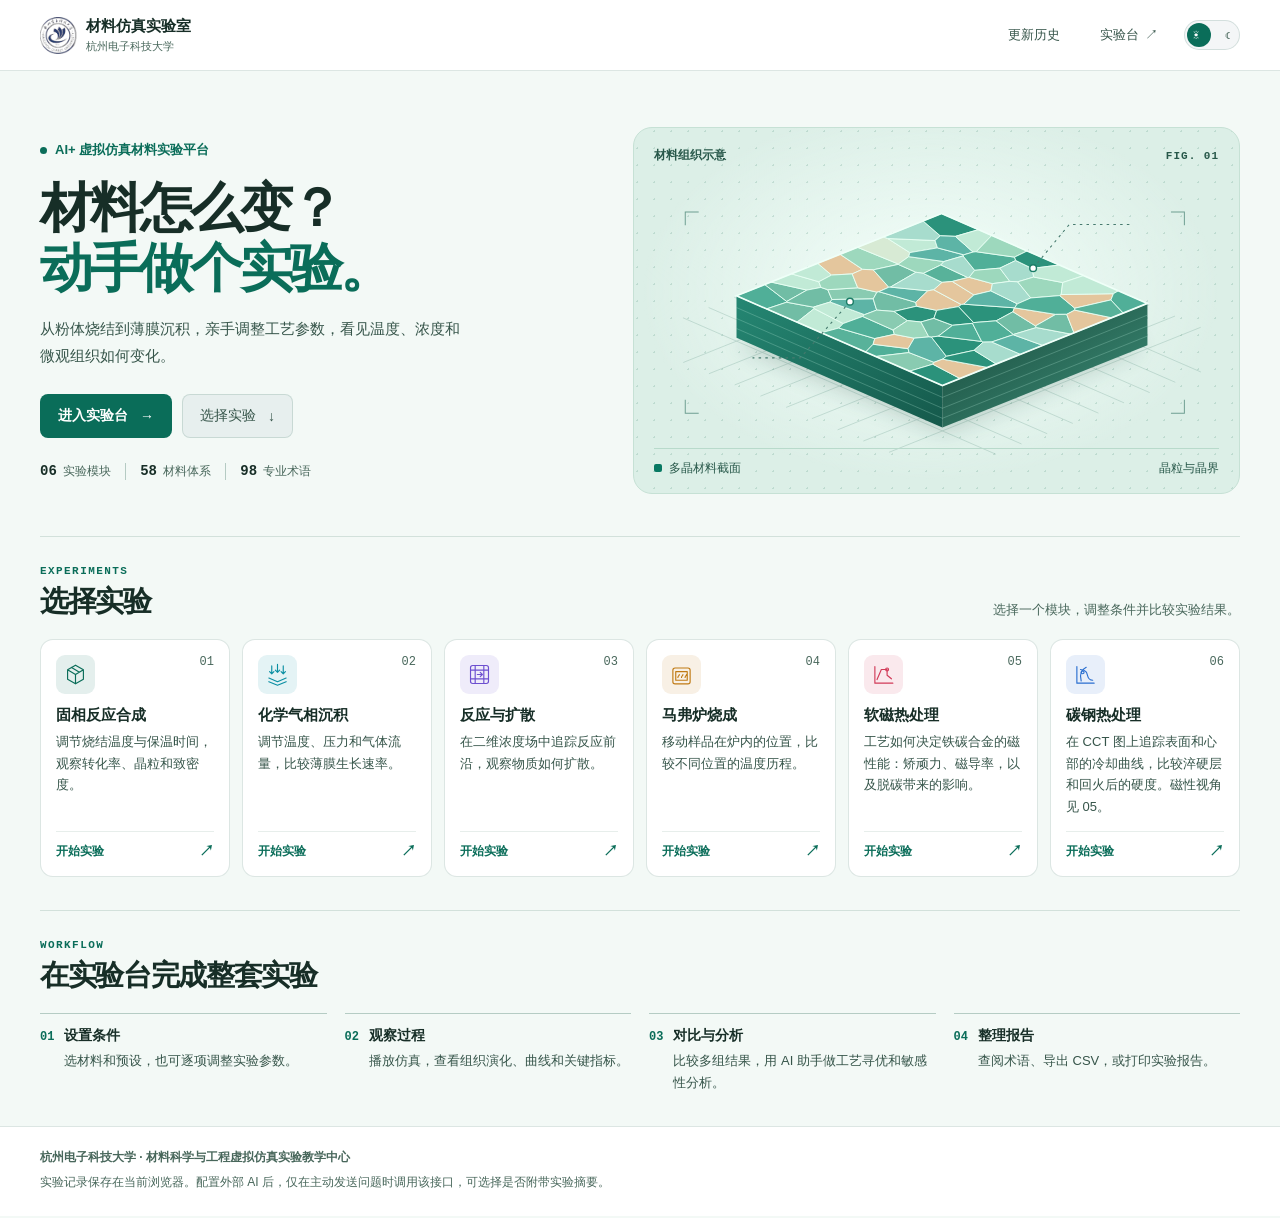
==== commit abedf0b6: "heat 模块更名「软磁热处理」，两个热处理模块互相导引（方案 C） (#4) - heat 更名：name/subtitle/术语分类/首页卡片同步，模块 id 保持 heat 不变   （既有链接" ====
--- a/index.html
+++ b/index.html
@@ -4,7 +4,7 @@
 <meta charset="UTF-8">
 <meta name="viewport" content="width=device-width, initial-scale=1.0">
 <title>AI+ 虚拟仿真材料实验平台 · 杭州电子科技大学</title>
-<meta name="description" content="杭州电子科技大学材料科学与工程虚拟仿真实验教学中心出品：固相反应、化学气相沉积、反应-扩散耦合、马弗炉烧成、Fe-C 热处理与碳钢热处理六个虚拟实验，实时逐步求解、多组对比与实验报告。">
+<meta name="description" content="杭州电子科技大学材料科学与工程虚拟仿真实验教学中心出品：固相反应、化学气相沉积、反应-扩散耦合、马弗炉烧成、软磁热处理与碳钢热处理六个虚拟实验，实时逐步求解、多组对比与实验报告。">
 <link rel="icon" type="image/png" href="assets/favicon.png">
 <meta name="theme-color" content="#f3f9f6">
 <script>
@@ -97,14 +97,14 @@
         </a>
         <a class="mod-card mod-heat" href="lab.html?m=heat">
           <div class="mod-top"><span class="mod-icon"><svg viewBox="0 0 32 32" aria-hidden="true"><path d="M4 5v23h25M7 23l6-14h8v8l6 5"/><circle cx="21" cy="9" r="2"/></svg></span><span class="mod-idx">05</span></div>
-          <h3>铁碳合金热处理</h3>
-          <p>比较正火、淬火、回火和退火对铁碳合金组织、硬度和磁性的影响。</p>
+          <h3>软磁热处理</h3>
+          <p>工艺如何决定铁碳合金的磁性能：矫顽力、磁导率，以及脱碳带来的影响。</p>
           <span class="mod-go">开始实验 <span aria-hidden="true">↗</span></span>
         </a>
         <a class="mod-card mod-quench" href="lab.html?m=quench">
           <div class="mod-top"><span class="mod-icon"><svg viewBox="0 0 32 32" aria-hidden="true"><path d="M4 5v23h24M9 9c15 1 5 14 17 15M17 6c-8 4-9 12-7 19"/><circle cx="12" cy="13" r="2"/></svg></span><span class="mod-idx">06</span></div>
           <h3>碳钢热处理</h3>
-          <p>在 CCT 图上追踪表面和心部的冷却曲线，比较淬硬层和回火后的硬度。</p>
+          <p>在 CCT 图上追踪表面和心部的冷却曲线，比较淬硬层和回火后的硬度。磁性视角见 05。</p>
           <span class="mod-go">开始实验 <span aria-hidden="true">↗</span></span>
         </a>
       </div>
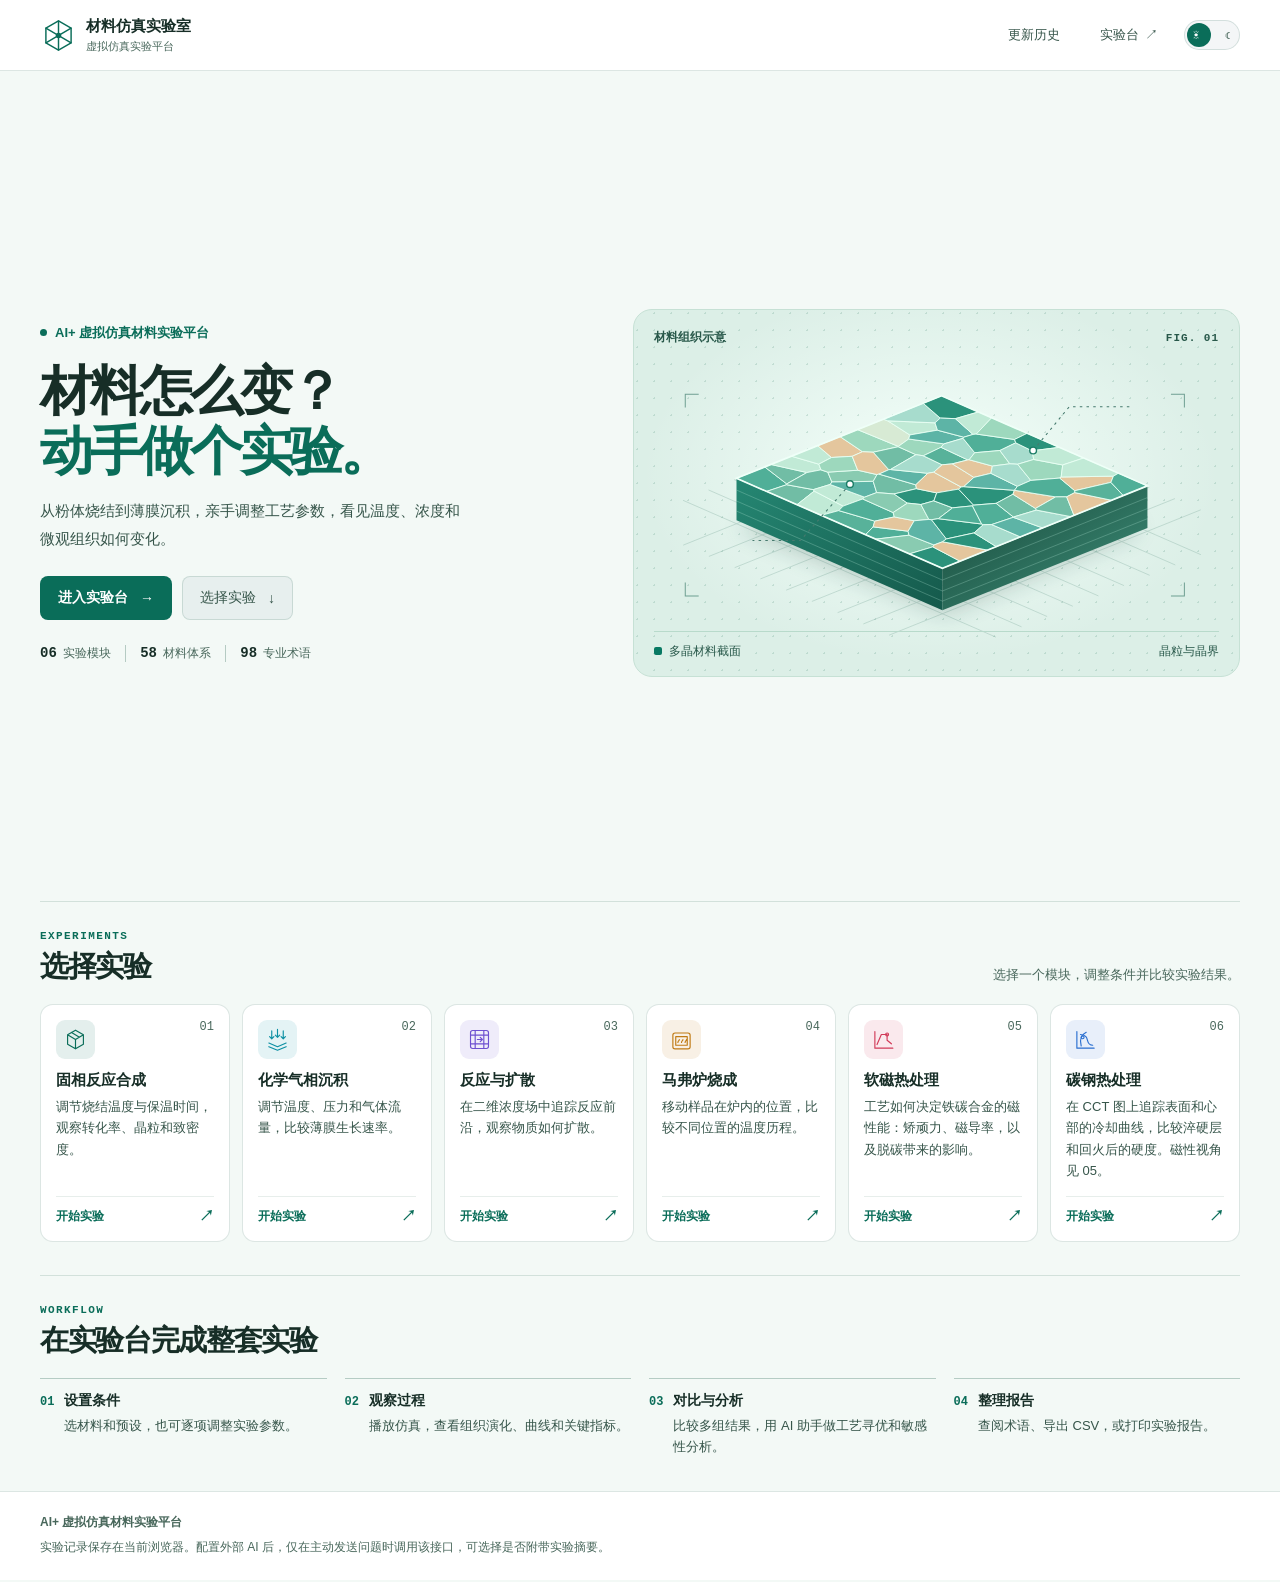
==== commit 7965e236: "移除校徽与学校标识，顶栏改用平台自有标识 (#6) 删除 assets 下四张学校标识位图（含 favicon），站点图标改为自绘的六方晶格 favicon.svg。 顶栏标识改为内联 SVG 晶格图" ====
--- a/index.html
+++ b/index.html
@@ -3,9 +3,9 @@
 <head>
 <meta charset="UTF-8">
 <meta name="viewport" content="width=device-width, initial-scale=1.0">
-<title>AI+ 虚拟仿真材料实验平台 · 杭州电子科技大学</title>
-<meta name="description" content="杭州电子科技大学材料科学与工程虚拟仿真实验教学中心出品：固相反应、化学气相沉积、反应-扩散耦合、马弗炉烧成、软磁热处理与碳钢热处理六个虚拟实验，实时逐步求解、多组对比与实验报告。">
-<link rel="icon" type="image/png" href="assets/favicon.png">
+<title>AI+ 虚拟仿真材料实验平台</title>
+<meta name="description" content="AI+ 虚拟仿真材料实验平台：固相反应、化学气相沉积、反应-扩散耦合、马弗炉烧成、软磁热处理与碳钢热处理六个虚拟实验，实时逐步求解、多组对比与实验报告。">
+<link rel="icon" type="image/svg+xml" href="assets/favicon.svg">
 <meta name="theme-color" content="#f3f9f6">
 <script>
   /* 首屏即应用主题，避免刷新时闪白/闪黑 */
@@ -25,12 +25,15 @@
     <div class="home-container home-nav">
       <a class="brand brand-link" href="index.html">
         <span class="brand-mark" aria-hidden="true">
-          <img class="bm-light" src="assets/hdu-emblem-light.png" alt="">
-          <img class="bm-blue" src="assets/hdu-emblem-blue.png" alt="">
+          <svg viewBox="0 0 32 32" focusable="false">
+            <path d="M16 3.4 26.9 9.7v12.6L16 28.6 5.1 22.3V9.7L16 3.4Z"/>
+            <path d="M16 3.4v25.2M5.1 9.7l21.8 12.6M26.9 9.7 5.1 22.3"/>
+            <circle cx="16" cy="16" r="2.4"/>
+          </svg>
         </span>
         <span class="brand-text">
           <span class="brand-name">材料仿真实验室</span>
-          <span class="brand-org">杭州电子科技大学</span>
+          <span class="brand-org">虚拟仿真实验平台</span>
         </span>
       </a>
       <nav class="top-right" aria-label="平台导航">
@@ -125,7 +128,7 @@
 
   <footer class="home-foot">
     <div class="home-container">
-      <strong>杭州电子科技大学 · 材料科学与工程虚拟仿真实验教学中心</strong>
+      <strong>AI+ 虚拟仿真材料实验平台</strong>
       <p>实验记录保存在当前浏览器。配置外部 AI 后，仅在主动发送问题时调用该接口，可选择是否附带实验摘要。</p>
     </div>
   </footer>
@@ -191,7 +194,7 @@
           <ul class="hist-points">
             <li>平台初版上线，四个实验模块：固相反应合成、化学气相沉积、反应-扩散耦合、马弗炉烧成。</li>
             <li>实时演算、多组对比、敏感性分析与工艺寻优、术语库、实验报告一并具备。</li>
-            <li>校徽抠图与亮色主题，深色科研风与浅色阅读模式可随时切换。</li>
+            <li>顶栏标识与亮色主题，深色科研风与浅色阅读模式可随时切换。</li>
             <li>修掉早期一批交互问题：切换模块后曲线读到上一个模块的数据、图例过长被右边缘裁切、提示条堆叠遮挡面板。</li>
           </ul>
         </li>
--- a/css/style.css
+++ b/css/style.css
@@ -24,7 +24,6 @@
   --violet: #a78bfa;
   --green: #66e3a0;
   --red: #ff7b93;
-  --hdu: #1c4e8f;
   --r: 12px;
 
   /* ---------- 三栏宽度（右栏可收起） ---------- */
@@ -246,15 +245,18 @@
   opacity: 0;
 }
 html[data-theme="dark"] .brand-mark::before { opacity: 1; }
-.brand-mark img {
+.brand-mark svg {
   position: relative;
   width: 100%;
   height: 100%;
-  object-fit: contain;
   display: block;
-}
-html[data-theme="dark"] .brand-mark .bm-blue,
-html[data-theme="light"] .brand-mark .bm-light { display: none; }
+  fill: none;
+  stroke: var(--accent-bg);
+  stroke-width: 1.25;
+  stroke-linejoin: round;
+  stroke-linecap: round;
+}
+.brand-mark svg circle { fill: var(--accent-bg); stroke: none; }
 
 .brand-text h1 {
   margin: 0;
--- a/css/home.css
+++ b/css/home.css
@@ -1,5 +1,7 @@
 /* Homepage */
 body.home { overflow: auto; background: var(--bg); }
+/* 锚点跳转用平滑滚动：hero 占据首屏时，「选择实验」按钮的下滚反馈才看得见 */
+body.home { scroll-behavior: smooth; }
 .home-container { width: min(1240px, calc(100% - 80px)); margin-inline: auto; }
 .home-topbar { height: auto; padding: 0; }
 .home-nav { min-height: 70px; display: flex; justify-content: space-between; align-items: center; gap: 14px; }
@@ -7,7 +9,8 @@
 .home-topbar .btn.ghost:hover { background: var(--accent-soft); }
 .home-topbar .home-lab-link { border-color: var(--line); }
 .home-topbar .top-right { flex-wrap: nowrap; }
-.hero { display: grid; grid-template-columns: minmax(0, 1fr) minmax(0, 1.12fr); gap: clamp(24px, 4vw, 66px); align-items: center; padding: 56px 0 42px; }
+/* hero 撑满首屏：视口高度足够时，点「选择实验」会真的下滚一屏而不是原地踏步 */
+.hero { display: grid; grid-template-columns: minmax(0, 1fr) minmax(0, 1.12fr); gap: clamp(24px, 4vw, 66px); align-items: center; padding: 56px 0 42px; min-height: calc(100vh - 70px); box-sizing: border-box; }
 .hero-eyebrow { color: var(--cyan); font-size: 13px; font-weight: 650; display: flex; align-items: center; gap: 8px; }
 .hero-eyebrow > span { background: var(--cyan); width: 7px; height: 7px; border-radius: 50%; }
 .hero h1 { margin: 19px 0 16px; font-size: clamp(40px, 4.15vw, 65px); line-height: 1.13; letter-spacing: -.055em; font-weight: 750; }
@@ -71,7 +74,7 @@
 }
 @media (max-width: 760px) {
   .home-container { width: calc(100% - 32px); }
-  .hero { grid-template-columns: 1fr; gap: 26px; padding-block: 34px 27px; }
+  .hero { grid-template-columns: 1fr; gap: 26px; padding-block: 34px 27px; min-height: 0; }
   .hero h1 { font-size: clamp(38px, 8vw, 55px); margin-block: 13px 11px; }
   .hero-actions { margin-top: 19px; }
   .hero-facts { margin-top: 18px; }
